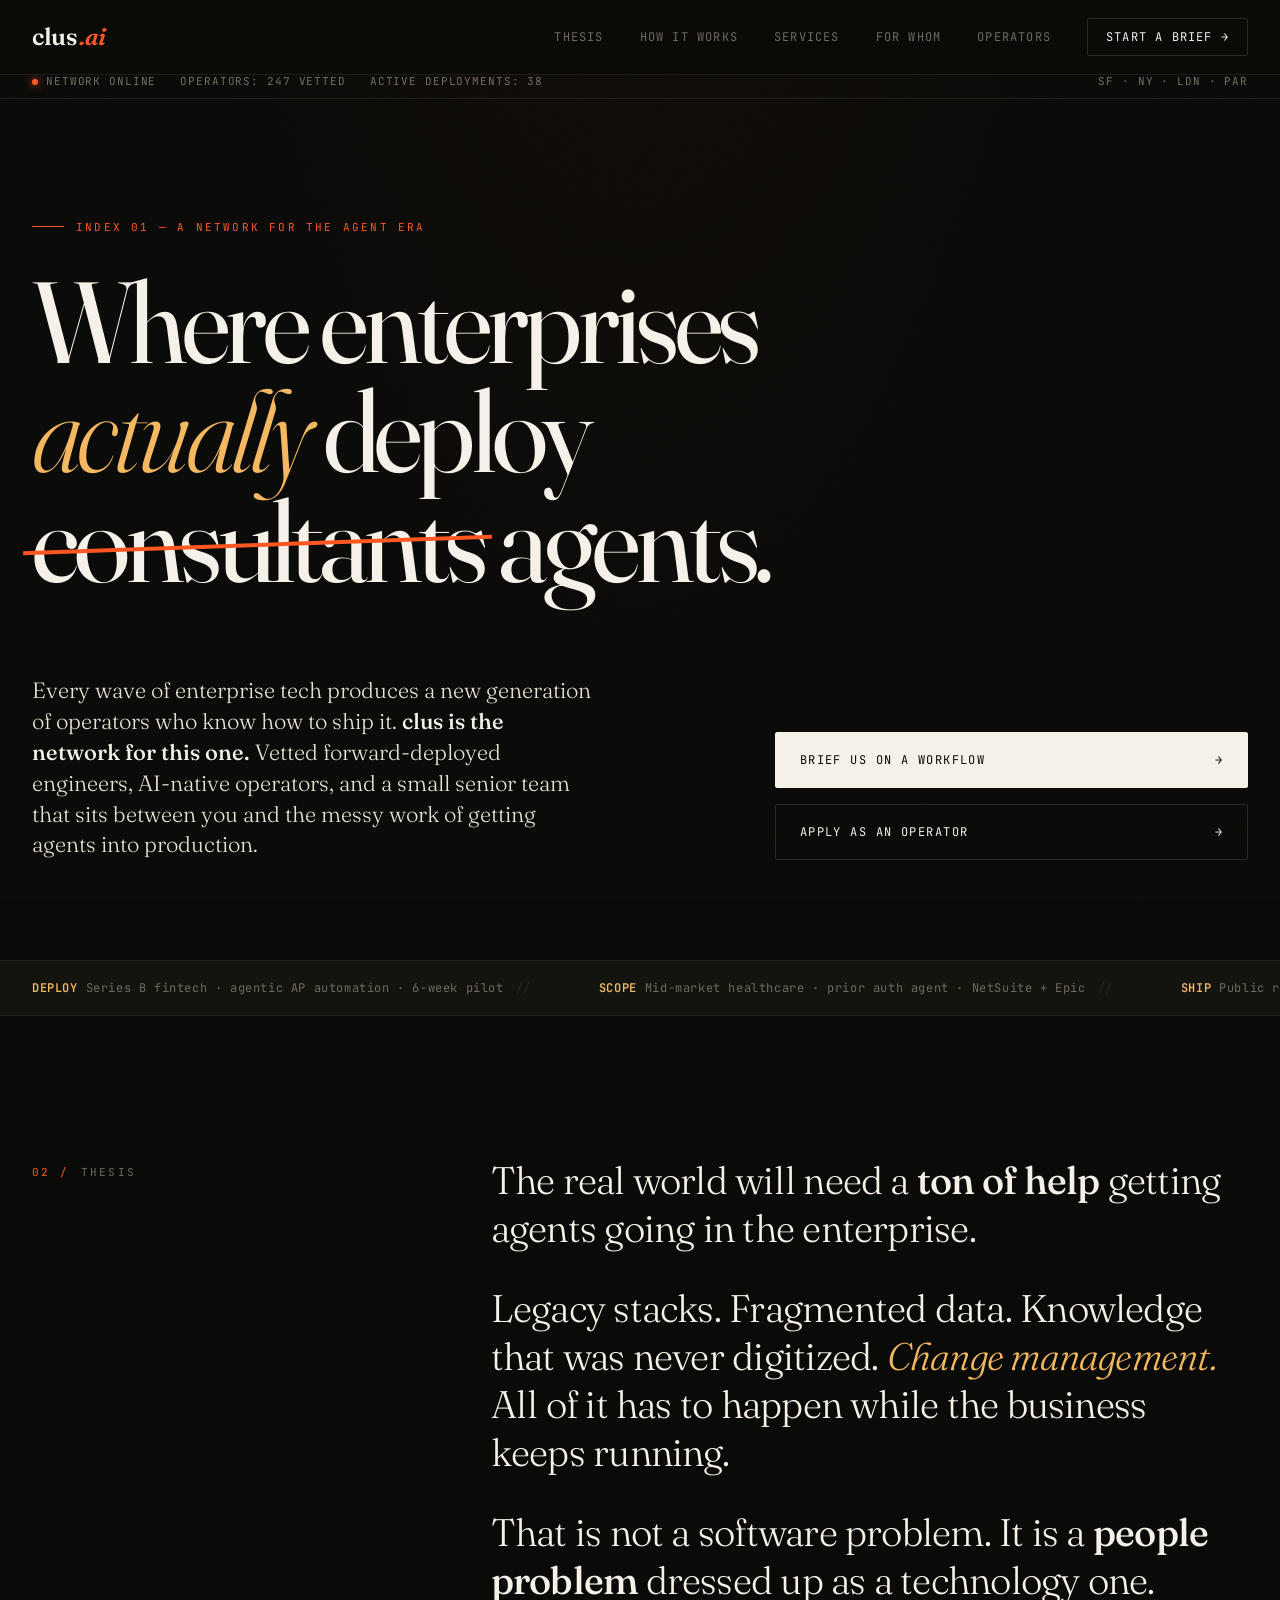
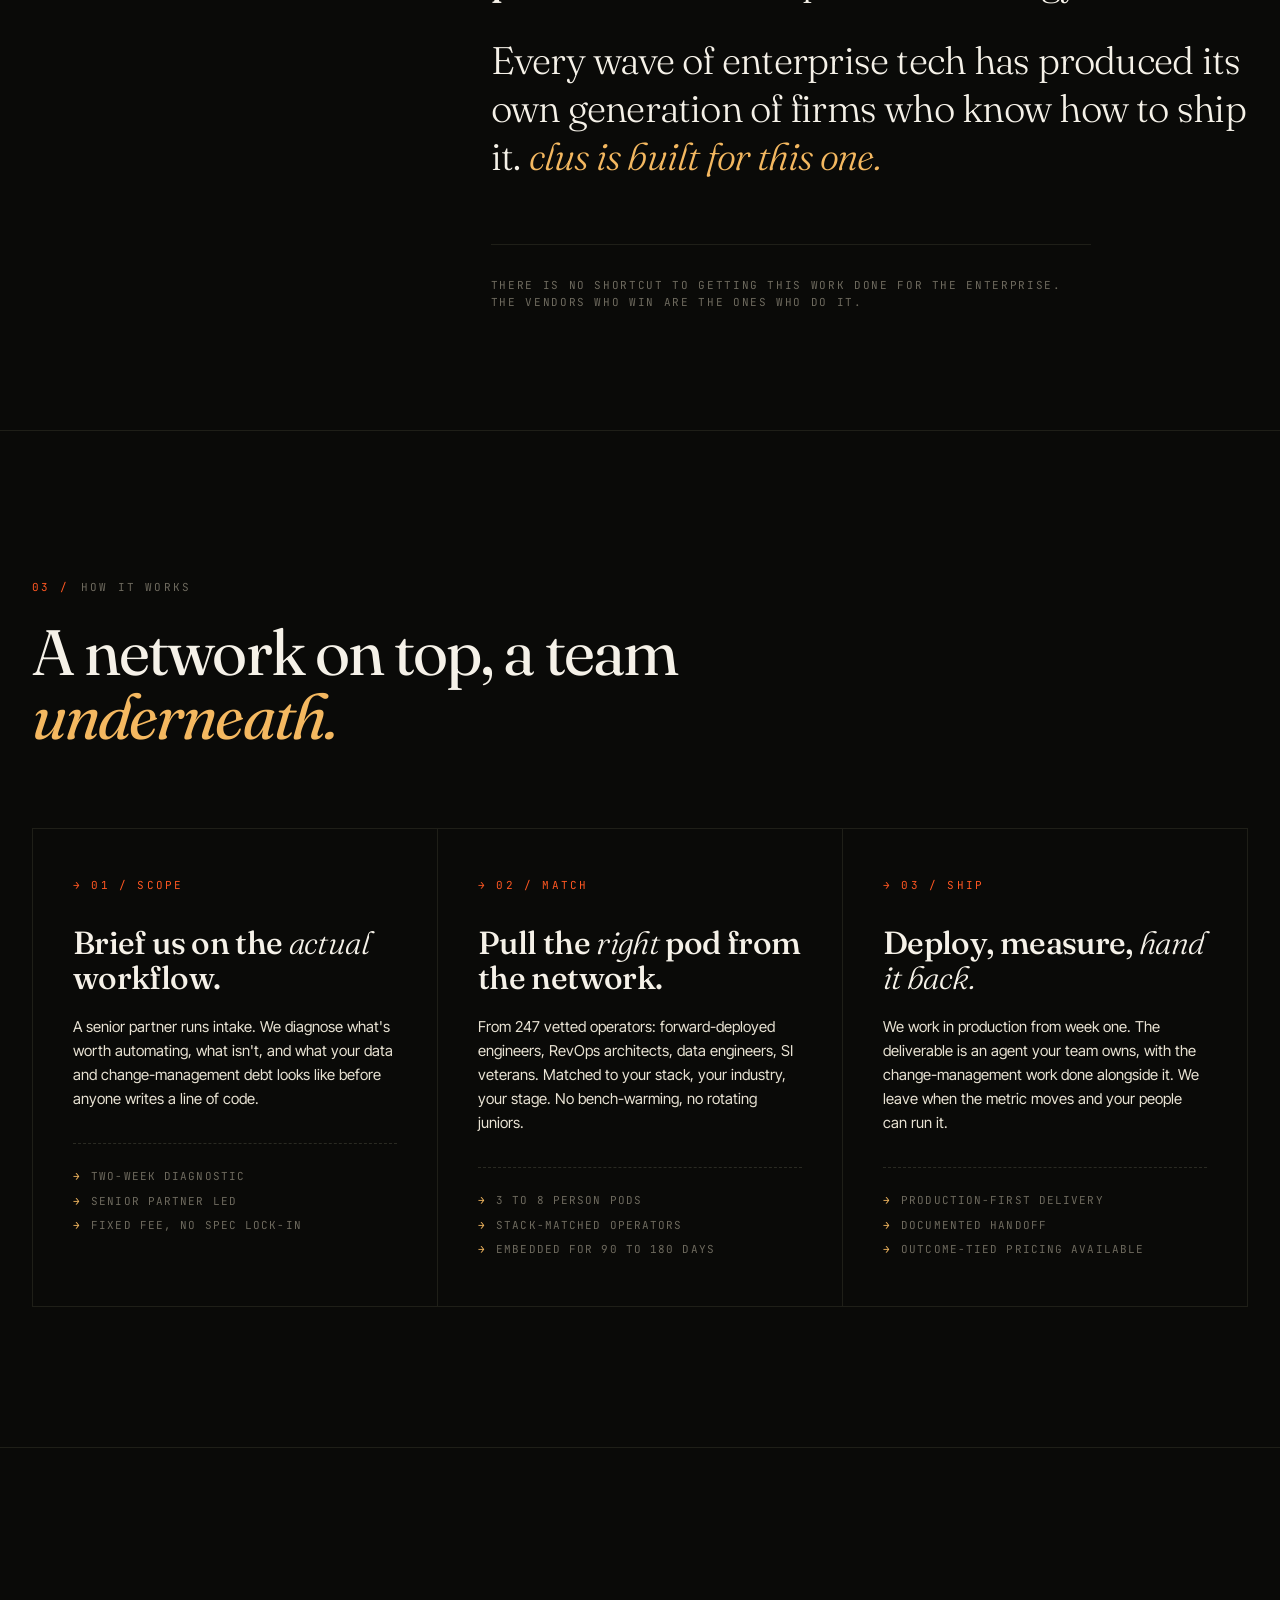
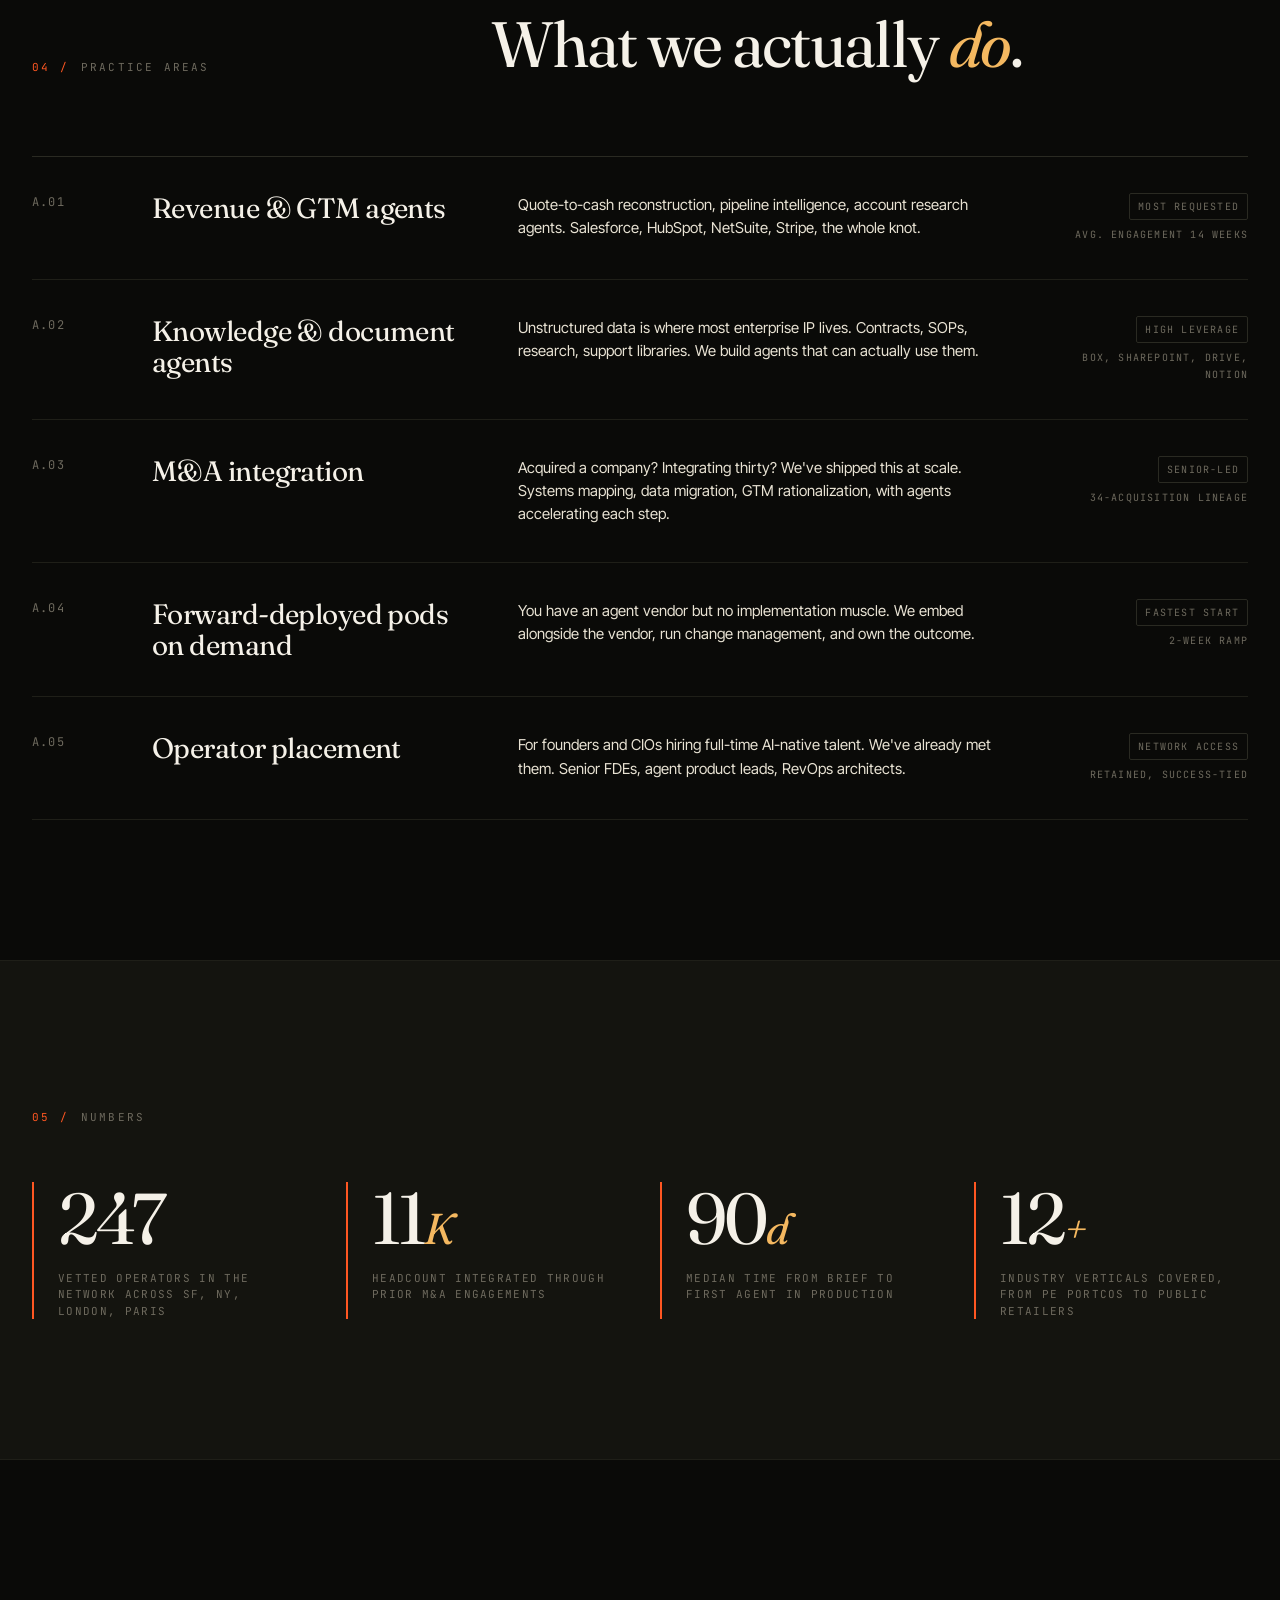
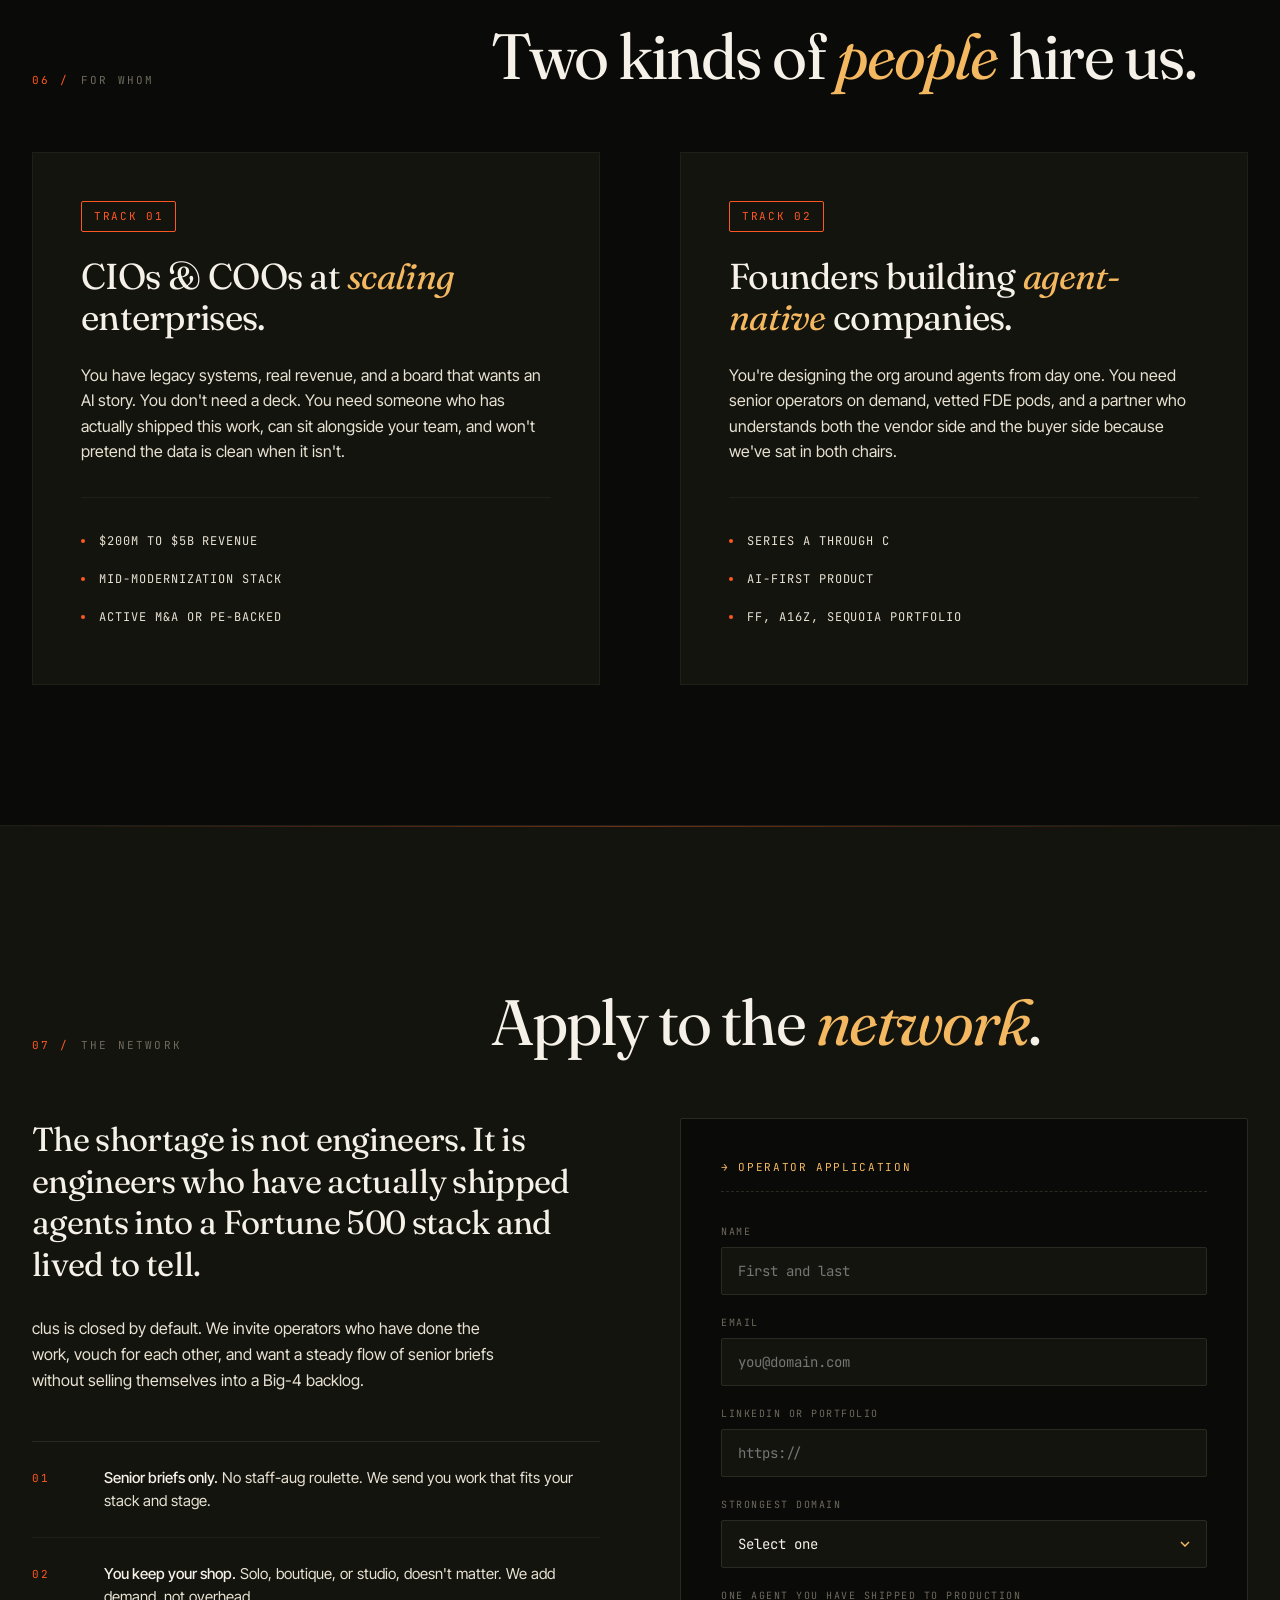
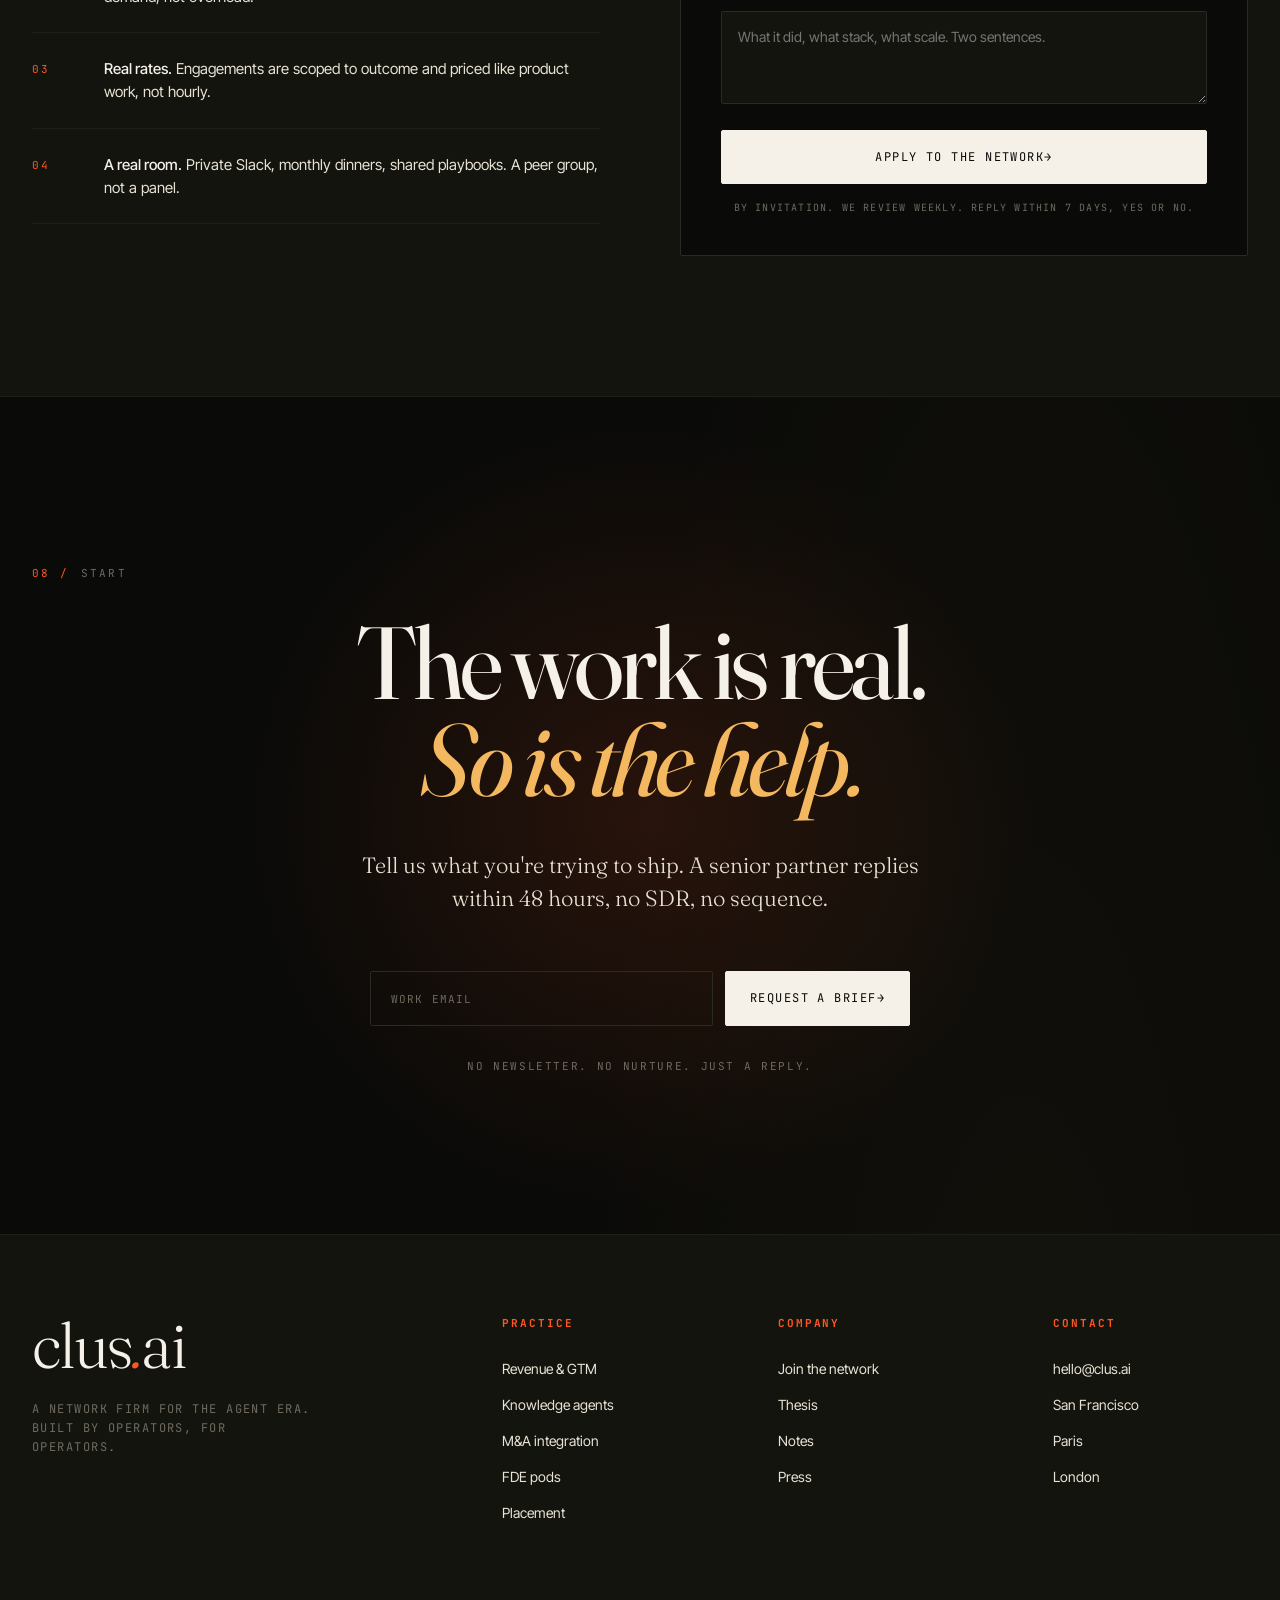
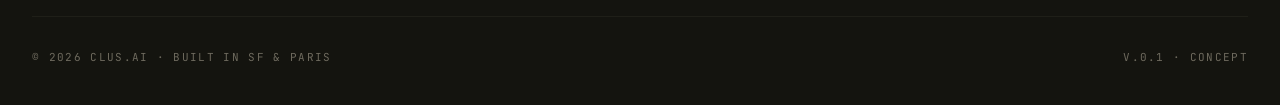
==== index.html @ 58968811 "Rename clus-ai.html to index.html" ====
<!DOCTYPE html>
<html lang="en">
<head>
<meta charset="UTF-8" />
<meta name="viewport" content="width=device-width, initial-scale=1.0" />
<title>clus.ai — Where enterprises deploy agents that actually work</title>
<meta name="description" content="A network of vetted forward-deployed engineers and AI-native operators, paired with the strategic layer enterprises need to ship agents into production." />

<link rel="preconnect" href="https://fonts.googleapis.com">
<link rel="preconnect" href="https://fonts.gstatic.com" crossorigin>
<link href="https://fonts.googleapis.com/css2?family=Fraunces:ital,opsz,wght@0,9..144,300;0,9..144,400;0,9..144,500;0,9..144,600;0,9..144,700;0,9..144,900;1,9..144,400&family=JetBrains+Mono:wght@400;500;600&family=Inter+Tight:wght@400;500;600&display=swap" rel="stylesheet">

<style>
  :root {
    --ink: #0a0a08;
    --ink-2: #14140f;
    --ink-3: #1c1c16;
    --paper: #f5f1e8;
    --paper-dim: #e8e2d3;
    --rule: #2a2a22;
    --rule-soft: #1f1f18;
    --accent: #ff5722;
    --accent-warm: #f4b860;
    --muted: #6e6a5e;
    --muted-2: #4a4640;
  }

  * { margin: 0; padding: 0; box-sizing: border-box; }

  html { scroll-behavior: smooth; }

  body {
    background: var(--ink);
    color: var(--paper);
    font-family: 'Inter Tight', sans-serif;
    font-size: 16px;
    line-height: 1.5;
    overflow-x: hidden;
    -webkit-font-smoothing: antialiased;
    background-image:
      radial-gradient(ellipse 80% 50% at 50% -20%, rgba(255, 87, 34, 0.08), transparent 60%),
      radial-gradient(ellipse 60% 40% at 80% 100%, rgba(244, 184, 96, 0.04), transparent 60%);
  }

  /* Grain overlay */
  body::before {
    content: '';
    position: fixed;
    top: 0; left: 0; right: 0; bottom: 0;
    pointer-events: none;
    z-index: 1;
    opacity: 0.4;
    mix-blend-mode: overlay;
    background-image: url("data:image/svg+xml,%3Csvg viewBox='0 0 200 200' xmlns='http://www.w3.org/2000/svg'%3E%3Cfilter id='n'%3E%3CfeTurbulence type='fractalNoise' baseFrequency='0.9' numOctaves='3'/%3E%3C/filter%3E%3Crect width='100%25' height='100%25' filter='url(%23n)' opacity='0.5'/%3E%3C/svg%3E");
  }

  .container {
    max-width: 1320px;
    margin: 0 auto;
    padding: 0 32px;
    position: relative;
    z-index: 2;
  }

  /* ============ NAV ============ */
  nav {
    position: fixed;
    top: 0; left: 0; right: 0;
    z-index: 100;
    backdrop-filter: blur(20px) saturate(160%);
    background: rgba(10, 10, 8, 0.7);
    border-bottom: 1px solid var(--rule-soft);
  }

  .nav-inner {
    display: flex;
    justify-content: space-between;
    align-items: center;
    padding: 18px 32px;
    max-width: 1320px;
    margin: 0 auto;
  }

  .logo {
    font-family: 'Fraunces', serif;
    font-size: 24px;
    font-weight: 600;
    letter-spacing: -0.02em;
    color: var(--paper);
    text-decoration: none;
    display: flex;
    align-items: center;
    gap: 2px;
  }

  .logo-dot {
    color: var(--accent);
    font-style: italic;
  }

  .nav-links {
    display: flex;
    gap: 36px;
    align-items: center;
    font-family: 'JetBrains Mono', monospace;
    font-size: 12px;
    text-transform: uppercase;
    letter-spacing: 0.1em;
  }

  .nav-links a {
    color: var(--muted);
    text-decoration: none;
    transition: color 0.2s;
  }

  .nav-links a:hover { color: var(--paper); }

  .nav-cta {
    padding: 9px 18px;
    border: 1px solid var(--rule);
    border-radius: 2px;
    color: var(--paper) !important;
    transition: all 0.2s;
  }

  .nav-cta:hover {
    background: var(--paper);
    color: var(--ink) !important;
    border-color: var(--paper);
  }

  /* ============ STATUS BAR ============ */
  .status-bar {
    border-bottom: 1px solid var(--rule-soft);
    padding: 8px 0;
    font-family: 'JetBrains Mono', monospace;
    font-size: 11px;
    color: var(--muted);
    margin-top: 65px;
    overflow: hidden;
  }

  .status-inner {
    display: flex;
    justify-content: space-between;
    align-items: center;
    padding: 0 32px;
    max-width: 1320px;
    margin: 0 auto;
    letter-spacing: 0.08em;
    text-transform: uppercase;
  }

  .status-left { display: flex; gap: 24px; align-items: center; }

  .pulse {
    display: inline-block;
    width: 6px; height: 6px;
    background: var(--accent);
    border-radius: 50%;
    margin-right: 8px;
    animation: pulse 2s infinite;
    box-shadow: 0 0 8px var(--accent);
  }

  @keyframes pulse {
    0%, 100% { opacity: 1; }
    50% { opacity: 0.3; }
  }

  /* ============ HERO ============ */
  .hero {
    padding: 120px 0 100px;
    position: relative;
  }

  .eyebrow {
    font-family: 'JetBrains Mono', monospace;
    font-size: 11px;
    text-transform: uppercase;
    letter-spacing: 0.2em;
    color: var(--accent);
    margin-bottom: 32px;
    display: flex;
    align-items: center;
    gap: 12px;
  }

  .eyebrow::before {
    content: '';
    width: 32px;
    height: 1px;
    background: var(--accent);
  }

  h1.hero-title {
    font-family: 'Fraunces', serif;
    font-size: clamp(56px, 9vw, 128px);
    font-weight: 400;
    line-height: 0.95;
    letter-spacing: -0.04em;
    margin-bottom: 48px;
    max-width: 1100px;
  }

  h1.hero-title em {
    font-style: italic;
    font-weight: 300;
    color: var(--accent-warm);
  }

  h1.hero-title .strike {
    position: relative;
    display: inline-block;
  }

  h1.hero-title .strike::after {
    content: '';
    position: absolute;
    top: 52%;
    left: -2%;
    right: -2%;
    height: 4px;
    background: var(--accent);
    transform: rotate(-2deg);
  }

  .hero-grid {
    display: grid;
    grid-template-columns: 1.4fr 1fr;
    gap: 80px;
    align-items: end;
    margin-top: 80px;
  }

  .hero-deck {
    font-family: 'Fraunces', serif;
    font-size: 22px;
    line-height: 1.4;
    color: var(--paper-dim);
    font-weight: 300;
    max-width: 560px;
  }

  .hero-deck strong {
    color: var(--paper);
    font-weight: 500;
  }

  .hero-actions {
    display: flex;
    flex-direction: column;
    gap: 16px;
  }

  .btn {
    display: inline-flex;
    align-items: center;
    justify-content: space-between;
    padding: 18px 24px;
    border-radius: 2px;
    font-family: 'JetBrains Mono', monospace;
    font-size: 12px;
    text-transform: uppercase;
    letter-spacing: 0.12em;
    text-decoration: none;
    transition: all 0.25s cubic-bezier(0.4, 0, 0.2, 1);
    cursor: pointer;
    border: none;
  }

  .btn-primary {
    background: var(--paper);
    color: var(--ink);
    border: 1px solid var(--paper);
  }

  .btn-primary:hover {
    background: var(--accent);
    border-color: var(--accent);
    color: var(--paper);
  }

  .btn-secondary {
    background: transparent;
    color: var(--paper);
    border: 1px solid var(--rule);
  }

  .btn-secondary:hover {
    border-color: var(--paper);
  }

  .btn .arrow { transition: transform 0.25s; }
  .btn:hover .arrow { transform: translateX(4px); }

  /* ============ MARQUEE / TICKER ============ */
  .ticker {
    border-top: 1px solid var(--rule-soft);
    border-bottom: 1px solid var(--rule-soft);
    padding: 18px 0;
    overflow: hidden;
    position: relative;
    background: var(--ink-2);
  }

  .ticker-inner {
    display: flex;
    animation: scroll 60s linear infinite;
    white-space: nowrap;
    font-family: 'JetBrains Mono', monospace;
    font-size: 12px;
    color: var(--muted);
    letter-spacing: 0.05em;
  }

  .ticker-item {
    padding: 0 32px;
    display: flex;
    align-items: center;
    gap: 8px;
  }

  .ticker-item .tag {
    color: var(--accent-warm);
    font-weight: 600;
  }

  .ticker-item .sep {
    color: var(--rule);
    margin: 0 4px;
  }

  @keyframes scroll {
    from { transform: translateX(0); }
    to { transform: translateX(-50%); }
  }

  /* ============ MANIFESTO ============ */
  .manifesto {
    padding: 140px 0 120px;
    border-bottom: 1px solid var(--rule-soft);
  }

  .manifesto-grid {
    display: grid;
    grid-template-columns: 1fr 2fr;
    gap: 80px;
  }

  .section-label {
    font-family: 'JetBrains Mono', monospace;
    font-size: 11px;
    text-transform: uppercase;
    letter-spacing: 0.2em;
    color: var(--muted);
    padding-top: 8px;
  }

  .section-label .num {
    color: var(--accent);
    margin-right: 12px;
  }

  .manifesto-text {
    font-family: 'Fraunces', serif;
    font-size: clamp(28px, 3vw, 42px);
    line-height: 1.25;
    font-weight: 300;
    letter-spacing: -0.02em;
  }

  .manifesto-text strong {
    font-weight: 500;
    color: var(--paper);
  }

  .manifesto-text em {
    font-style: italic;
    color: var(--accent-warm);
  }

  .manifesto-text p + p {
    margin-top: 32px;
  }

  .manifesto-attribution {
    font-family: 'JetBrains Mono', monospace;
    font-size: 11px;
    color: var(--muted);
    margin-top: 64px;
    text-transform: uppercase;
    letter-spacing: 0.15em;
    padding-top: 32px;
    border-top: 1px solid var(--rule-soft);
    max-width: 600px;
  }

  /* ============ HOW IT WORKS ============ */
  .how {
    padding: 140px 0;
    border-bottom: 1px solid var(--rule-soft);
  }

  .how-header {
    margin-bottom: 80px;
    max-width: 720px;
  }

  .how-header h2 {
    font-family: 'Fraunces', serif;
    font-size: clamp(40px, 5vw, 64px);
    font-weight: 400;
    line-height: 1;
    letter-spacing: -0.03em;
    margin-top: 24px;
  }

  .how-header h2 em {
    font-style: italic;
    color: var(--accent-warm);
  }

  .how-grid {
    display: grid;
    grid-template-columns: repeat(3, 1fr);
    gap: 1px;
    background: var(--rule-soft);
    border: 1px solid var(--rule-soft);
  }

  .how-card {
    background: var(--ink);
    padding: 48px 40px;
    position: relative;
    transition: background 0.3s;
  }

  .how-card:hover {
    background: var(--ink-2);
  }

  .how-num {
    font-family: 'JetBrains Mono', monospace;
    font-size: 11px;
    color: var(--accent);
    letter-spacing: 0.2em;
    margin-bottom: 32px;
    display: block;
  }

  .how-title {
    font-family: 'Fraunces', serif;
    font-size: 32px;
    font-weight: 500;
    line-height: 1.1;
    letter-spacing: -0.02em;
    margin-bottom: 20px;
  }

  .how-title em {
    font-style: italic;
    font-weight: 300;
  }

  .how-body {
    color: var(--paper-dim);
    font-size: 15px;
    line-height: 1.6;
  }

  .how-detail {
    margin-top: 32px;
    padding-top: 24px;
    border-top: 1px dashed var(--rule);
    font-family: 'JetBrains Mono', monospace;
    font-size: 11px;
    text-transform: uppercase;
    letter-spacing: 0.1em;
    color: var(--muted);
    display: flex;
    flex-direction: column;
    gap: 8px;
  }

  .how-detail span::before {
    content: '→';
    color: var(--accent-warm);
    margin-right: 10px;
  }

  /* ============ SERVICES ============ */
  .services {
    padding: 140px 0;
    border-bottom: 1px solid var(--rule-soft);
  }

  .services-header {
    display: grid;
    grid-template-columns: 1fr 2fr;
    gap: 80px;
    margin-bottom: 80px;
    align-items: end;
  }

  .services-header h2 {
    font-family: 'Fraunces', serif;
    font-size: clamp(40px, 5vw, 64px);
    font-weight: 400;
    line-height: 1;
    letter-spacing: -0.03em;
    margin-top: 24px;
  }

  .services-header h2 em {
    font-style: italic;
    color: var(--accent-warm);
  }

  .services-list {
    border-top: 1px solid var(--rule);
  }

  .service-row {
    display: grid;
    grid-template-columns: 80px 1fr 1.5fr 200px;
    gap: 40px;
    padding: 36px 0;
    border-bottom: 1px solid var(--rule-soft);
    align-items: start;
    transition: padding 0.3s;
    cursor: pointer;
  }

  .service-row:hover {
    padding-left: 16px;
  }

  .service-row:hover .service-name {
    color: var(--accent-warm);
  }

  .service-num {
    font-family: 'JetBrains Mono', monospace;
    font-size: 12px;
    color: var(--muted);
    letter-spacing: 0.1em;
  }

  .service-name {
    font-family: 'Fraunces', serif;
    font-size: 28px;
    font-weight: 400;
    line-height: 1.1;
    letter-spacing: -0.02em;
    transition: color 0.3s;
  }

  .service-desc {
    font-size: 15px;
    color: var(--paper-dim);
    line-height: 1.55;
  }

  .service-meta {
    font-family: 'JetBrains Mono', monospace;
    font-size: 10px;
    text-transform: uppercase;
    letter-spacing: 0.12em;
    color: var(--muted);
    text-align: right;
    line-height: 1.7;
  }

  .service-meta .pill {
    display: inline-block;
    padding: 4px 8px;
    border: 1px solid var(--rule);
    border-radius: 2px;
    margin-bottom: 6px;
  }

  /* ============ PROOF ============ */
  .proof {
    padding: 140px 0;
    background: var(--ink-2);
    border-bottom: 1px solid var(--rule-soft);
  }

  .proof-grid {
    display: grid;
    grid-template-columns: repeat(4, 1fr);
    gap: 40px;
  }

  .stat {
    border-left: 2px solid var(--accent);
    padding-left: 24px;
  }

  .stat-num {
    font-family: 'Fraunces', serif;
    font-size: 72px;
    font-weight: 400;
    letter-spacing: -0.04em;
    line-height: 1;
    color: var(--paper);
  }

  .stat-num em {
    font-style: italic;
    color: var(--accent-warm);
    font-size: 0.6em;
  }

  .stat-label {
    font-family: 'JetBrains Mono', monospace;
    font-size: 11px;
    text-transform: uppercase;
    letter-spacing: 0.12em;
    color: var(--muted);
    margin-top: 16px;
    line-height: 1.5;
  }

  /* ============ WHO ============ */
  .who {
    padding: 140px 0;
    border-bottom: 1px solid var(--rule-soft);
  }

  .who-grid {
    display: grid;
    grid-template-columns: 1fr 1fr;
    gap: 80px;
  }

  .who-block {
    border: 1px solid var(--rule-soft);
    padding: 48px;
    background: var(--ink-2);
    transition: all 0.3s;
  }

  .who-block:hover {
    border-color: var(--accent);
    transform: translateY(-2px);
  }

  .who-tag {
    font-family: 'JetBrains Mono', monospace;
    font-size: 11px;
    text-transform: uppercase;
    letter-spacing: 0.15em;
    color: var(--accent);
    margin-bottom: 24px;
    display: inline-block;
    padding: 6px 12px;
    border: 1px solid var(--accent);
    border-radius: 2px;
  }

  .who-title {
    font-family: 'Fraunces', serif;
    font-size: 36px;
    font-weight: 400;
    line-height: 1.15;
    letter-spacing: -0.02em;
    margin-bottom: 24px;
  }

  .who-title em {
    font-style: italic;
    color: var(--accent-warm);
  }

  .who-body {
    color: var(--paper-dim);
    font-size: 16px;
    line-height: 1.6;
    margin-bottom: 32px;
  }

  .who-list {
    list-style: none;
    padding-top: 24px;
    border-top: 1px solid var(--rule-soft);
  }

  .who-list li {
    padding: 10px 0;
    font-size: 14px;
    color: var(--paper-dim);
    display: flex;
    align-items: center;
    gap: 14px;
    font-family: 'JetBrains Mono', monospace;
    font-size: 12px;
    text-transform: uppercase;
    letter-spacing: 0.08em;
  }

  .who-list li::before {
    content: '';
    width: 4px;
    height: 4px;
    background: var(--accent);
    border-radius: 50%;
    flex-shrink: 0;
  }

  /* ============ CTA ============ */
  .cta {
    padding: 160px 0;
    text-align: center;
    position: relative;
    overflow: hidden;
  }

  .cta::before {
    content: '';
    position: absolute;
    top: 50%;
    left: 50%;
    transform: translate(-50%, -50%);
    width: 800px;
    height: 800px;
    background: radial-gradient(circle, rgba(255, 87, 34, 0.12), transparent 70%);
    z-index: -1;
  }

  .cta h2 {
    font-family: 'Fraunces', serif;
    font-size: clamp(56px, 8vw, 112px);
    font-weight: 400;
    line-height: 0.95;
    letter-spacing: -0.04em;
    margin-bottom: 40px;
    max-width: 1100px;
    margin-left: auto;
    margin-right: auto;
  }

  .cta h2 em {
    font-style: italic;
    color: var(--accent-warm);
  }

  .cta-deck {
    font-family: 'Fraunces', serif;
    font-size: 22px;
    color: var(--paper-dim);
    font-weight: 300;
    max-width: 600px;
    margin: 0 auto 56px;
    line-height: 1.5;
  }

  .form-row {
    max-width: 540px;
    margin: 0 auto;
    display: flex;
    gap: 12px;
  }

  .form-row input {
    flex: 1;
    background: transparent;
    border: 1px solid var(--rule);
    color: var(--paper);
    padding: 18px 20px;
    font-family: 'JetBrains Mono', monospace;
    font-size: 13px;
    border-radius: 2px;
    outline: none;
    transition: border-color 0.2s;
  }

  .form-row input:focus {
    border-color: var(--accent);
  }

  .form-row input::placeholder {
    color: var(--muted);
    text-transform: uppercase;
    letter-spacing: 0.1em;
    font-size: 11px;
  }

  .cta-fine {
    margin-top: 32px;
    font-family: 'JetBrains Mono', monospace;
    font-size: 11px;
    color: var(--muted);
    text-transform: uppercase;
    letter-spacing: 0.15em;
  }

  /* ============ FOOTER ============ */
  footer {
    padding: 80px 0 40px;
    border-top: 1px solid var(--rule-soft);
    background: var(--ink-2);
  }

  .footer-grid {
    display: grid;
    grid-template-columns: 2fr 1fr 1fr 1fr;
    gap: 80px;
    margin-bottom: 80px;
  }

  .footer-mark {
    font-family: 'Fraunces', serif;
    font-size: 64px;
    font-weight: 300;
    letter-spacing: -0.03em;
    line-height: 0.95;
    margin-bottom: 24px;
  }

  .footer-mark em {
    font-style: italic;
    color: var(--accent);
  }

  .footer-tag {
    color: var(--muted);
    font-family: 'JetBrains Mono', monospace;
    font-size: 12px;
    text-transform: uppercase;
    letter-spacing: 0.12em;
    max-width: 280px;
    line-height: 1.6;
  }

  .footer-col h4 {
    font-family: 'JetBrains Mono', monospace;
    font-size: 11px;
    text-transform: uppercase;
    letter-spacing: 0.18em;
    color: var(--accent);
    margin-bottom: 24px;
  }

  .footer-col ul {
    list-style: none;
  }

  .footer-col li {
    margin-bottom: 12px;
  }

  .footer-col a {
    color: var(--paper-dim);
    text-decoration: none;
    font-size: 14px;
    transition: color 0.2s;
  }

  .footer-col a:hover { color: var(--accent-warm); }

  .footer-base {
    border-top: 1px solid var(--rule-soft);
    padding-top: 32px;
    display: flex;
    justify-content: space-between;
    font-family: 'JetBrains Mono', monospace;
    font-size: 11px;
    color: var(--muted);
    text-transform: uppercase;
    letter-spacing: 0.12em;
  }

  /* ============ ANIMATIONS ============ */
  .reveal {
    opacity: 0;
    transform: translateY(30px);
    animation: reveal 1s cubic-bezier(0.2, 0.7, 0.2, 1) forwards;
  }

  @keyframes reveal {
    to { opacity: 1; transform: translateY(0); }
  }

  .delay-1 { animation-delay: 0.1s; }
  .delay-2 { animation-delay: 0.25s; }
  .delay-3 { animation-delay: 0.4s; }
  .delay-4 { animation-delay: 0.55s; }

  /* ============ OPERATORS ============ */
  .operators {
    padding: 140px 0;
    border-bottom: 1px solid var(--rule-soft);
    background: var(--ink-2);
    position: relative;
  }

  .operators::before {
    content: '';
    position: absolute;
    top: 0; left: 0; right: 0;
    height: 1px;
    background: linear-gradient(90deg, transparent, var(--accent), transparent);
    opacity: 0.4;
  }

  .operators-grid {
    display: grid;
    grid-template-columns: 1fr 1fr;
    gap: 80px;
    align-items: start;
  }

  .operators-lede {
    font-family: 'Fraunces', serif;
    font-size: clamp(28px, 2.6vw, 36px);
    font-weight: 400;
    line-height: 1.25;
    letter-spacing: -0.02em;
    margin-bottom: 32px;
    color: var(--paper);
  }

  .operators-body {
    color: var(--paper-dim);
    font-size: 16px;
    line-height: 1.6;
    margin-bottom: 48px;
    max-width: 480px;
  }

  .operators-perks {
    list-style: none;
    border-top: 1px solid var(--rule);
  }

  .operators-perks li {
    padding: 24px 0;
    border-bottom: 1px solid var(--rule-soft);
    display: grid;
    grid-template-columns: 56px 1fr;
    gap: 16px;
    align-items: start;
    font-size: 15px;
    line-height: 1.55;
    color: var(--paper-dim);
  }

  .operators-perks li strong {
    color: var(--paper);
    font-weight: 500;
  }

  .perk-num {
    font-family: 'JetBrains Mono', monospace;
    font-size: 11px;
    color: var(--accent);
    letter-spacing: 0.15em;
    padding-top: 4px;
  }

  /* Form */
  .operators-form-wrap {
    position: sticky;
    top: 100px;
  }

  .operators-form {
    background: var(--ink);
    border: 1px solid var(--rule);
    padding: 40px;
    border-radius: 2px;
  }

  .form-tag {
    font-family: 'JetBrains Mono', monospace;
    font-size: 11px;
    color: var(--accent-warm);
    letter-spacing: 0.15em;
    text-transform: uppercase;
    margin-bottom: 32px;
    padding-bottom: 16px;
    border-bottom: 1px dashed var(--rule);
  }

  .operators-form label {
    display: block;
    margin-bottom: 20px;
  }

  .operators-form label span {
    display: block;
    font-family: 'JetBrains Mono', monospace;
    font-size: 10px;
    text-transform: uppercase;
    letter-spacing: 0.15em;
    color: var(--muted);
    margin-bottom: 8px;
  }

  .operators-form input,
  .operators-form select,
  .operators-form textarea {
    width: 100%;
    background: var(--ink-2);
    border: 1px solid var(--rule);
    color: var(--paper);
    padding: 14px 16px;
    font-family: 'Inter Tight', sans-serif;
    font-size: 14px;
    border-radius: 2px;
    outline: none;
    transition: border-color 0.2s;
    font-family: 'JetBrains Mono', monospace;
  }

  .operators-form input:focus,
  .operators-form select:focus,
  .operators-form textarea:focus {
    border-color: var(--accent);
  }

  .operators-form textarea {
    resize: vertical;
    min-height: 80px;
    font-family: 'Inter Tight', sans-serif;
    line-height: 1.5;
  }

  .operators-form select {
    appearance: none;
    cursor: pointer;
    background-image: url("data:image/svg+xml,%3Csvg width='10' height='6' viewBox='0 0 10 6' xmlns='http://www.w3.org/2000/svg'%3E%3Cpath d='M1 1l4 4 4-4' stroke='%23f4b860' stroke-width='1.5' fill='none'/%3E%3C/svg%3E");
    background-repeat: no-repeat;
    background-position: right 16px center;
    padding-right: 40px;
  }

  .form-fine {
    margin-top: 16px;
    font-family: 'JetBrains Mono', monospace;
    font-size: 10px;
    color: var(--muted);
    text-transform: uppercase;
    letter-spacing: 0.12em;
    text-align: center;
  }

  .form-success {
    text-align: center;
    padding: 40px 16px;
  }

  .success-mark {
    width: 56px;
    height: 56px;
    border: 1px solid var(--accent);
    color: var(--accent);
    border-radius: 50%;
    display: flex;
    align-items: center;
    justify-content: center;
    font-size: 24px;
    margin: 0 auto 24px;
  }

  .form-success h4 {
    font-family: 'Fraunces', serif;
    font-size: 24px;
    font-weight: 500;
    margin-bottom: 12px;
    letter-spacing: -0.02em;
  }

  .form-success p {
    color: var(--paper-dim);
    font-size: 14px;
    line-height: 1.6;
    max-width: 320px;
    margin: 0 auto;
  }

  /* ============ RESPONSIVE ============ */
  @media (max-width: 900px) {
    .container { padding: 0 20px; }
    .nav-inner { padding: 14px 20px; }
    .nav-links { gap: 18px; font-size: 11px; }
    .nav-links a:not(.nav-cta) { display: none; }
    .status-inner { padding: 0 20px; font-size: 10px; }
    .status-left .status-item:nth-child(n+2) { display: none; }

    .hero { padding: 60px 0 60px; }
    .hero-grid { grid-template-columns: 1fr; gap: 40px; }

    .manifesto, .how, .services, .proof, .who, .cta { padding: 80px 0; }
    .manifesto-grid, .services-header, .who-grid { grid-template-columns: 1fr; gap: 32px; }

    .how-grid, .proof-grid { grid-template-columns: 1fr; }
    .how-card { padding: 32px 24px; }

    .service-row {
      grid-template-columns: 1fr;
      gap: 12px;
      padding: 28px 0;
    }
    .service-meta { text-align: left; }

    .footer-grid { grid-template-columns: 1fr; gap: 40px; }
    .footer-base { flex-direction: column; gap: 12px; }

    .form-row { flex-direction: column; }

    .who-block { padding: 32px 24px; }

    .operators { padding: 80px 0; }
    .operators-grid { grid-template-columns: 1fr; gap: 48px; }
    .operators-form-wrap { position: static; }
    .operators-form { padding: 28px 20px; }
    .operators-perks li { grid-template-columns: 1fr; gap: 8px; }
  }
</style>
</head>
<body>

<nav>
  <div class="nav-inner">
    <a href="#" class="logo">clus<span class="logo-dot">.ai</span></a>
    <div class="nav-links">
      <a href="#manifesto">Thesis</a>
      <a href="#how">How it works</a>
      <a href="#services">Services</a>
      <a href="#who">For whom</a>
      <a href="#operators">Operators</a>
      <a href="#contact" class="nav-cta">Start a brief →</a>
    </div>
  </div>
</nav>

<div class="status-bar">
  <div class="status-inner">
    <div class="status-left">
      <span class="status-item"><span class="pulse"></span>Network online</span>
      <span class="status-item">Operators: 247 vetted</span>
      <span class="status-item">Active deployments: 38</span>
    </div>
    <div class="status-right">
      <span>SF · NY · LDN · PAR</span>
    </div>
  </div>
</div>

<!-- HERO -->
<section class="hero">
  <div class="container">
    <div class="eyebrow reveal">Index 01 — A network for the agent era</div>
    <h1 class="hero-title reveal delay-1">
      Where enterprises<br>
      <em>actually</em> deploy<br>
      <span class="strike">consultants</span> agents.
    </h1>

    <div class="hero-grid">
      <p class="hero-deck reveal delay-2">
        Every wave of enterprise tech produces a new generation of operators who know how to ship it. <strong>clus is the network for this one.</strong> Vetted forward-deployed engineers, AI-native operators, and a small senior team that sits between you and the messy work of getting agents into production.
      </p>
      <div class="hero-actions reveal delay-3">
        <a href="#contact" class="btn btn-primary">
          <span>Brief us on a workflow</span>
          <span class="arrow">→</span>
        </a>
        <a href="#operators" class="btn btn-secondary">
          <span>Apply as an operator</span>
          <span class="arrow">→</span>
        </a>
      </div>
    </div>
  </div>
</section>

<!-- TICKER -->
<div class="ticker">
  <div class="ticker-inner">
    <div class="ticker-item"><span class="tag">DEPLOY</span> Series B fintech · agentic AP automation · 6-week pilot <span class="sep">//</span></div>
    <div class="ticker-item"><span class="tag">SCOPE</span> Mid-market healthcare · prior auth agent · NetSuite + Epic <span class="sep">//</span></div>
    <div class="ticker-item"><span class="tag">SHIP</span> Public retailer · merchandising co-pilot · 18 stores live <span class="sep">//</span></div>
    <div class="ticker-item"><span class="tag">MATCH</span> 4-person FDE pod · revenue ops at Series C SaaS <span class="sep">//</span></div>
    <div class="ticker-item"><span class="tag">DEPLOY</span> PE portco · contract review agent · Ironclad + Salesforce <span class="sep">//</span></div>
    <div class="ticker-item"><span class="tag">SCOPE</span> Logistics · dispatch agent · 11k carriers integrated <span class="sep">//</span></div>
    <div class="ticker-item"><span class="tag">SHIP</span> Industrial manufacturer · field service agent · 2.4× FCR <span class="sep">//</span></div>
    <!-- duplicate for seamless loop -->
    <div class="ticker-item"><span class="tag">DEPLOY</span> Series B fintech · agentic AP automation · 6-week pilot <span class="sep">//</span></div>
    <div class="ticker-item"><span class="tag">SCOPE</span> Mid-market healthcare · prior auth agent · NetSuite + Epic <span class="sep">//</span></div>
    <div class="ticker-item"><span class="tag">SHIP</span> Public retailer · merchandising co-pilot · 18 stores live <span class="sep">//</span></div>
    <div class="ticker-item"><span class="tag">MATCH</span> 4-person FDE pod · revenue ops at Series C SaaS <span class="sep">//</span></div>
    <div class="ticker-item"><span class="tag">DEPLOY</span> PE portco · contract review agent · Ironclad + Salesforce <span class="sep">//</span></div>
    <div class="ticker-item"><span class="tag">SCOPE</span> Logistics · dispatch agent · 11k carriers integrated <span class="sep">//</span></div>
    <div class="ticker-item"><span class="tag">SHIP</span> Industrial manufacturer · field service agent · 2.4× FCR <span class="sep">//</span></div>
  </div>
</div>

<!-- MANIFESTO -->
<section class="manifesto" id="manifesto">
  <div class="container">
    <div class="manifesto-grid">
      <div class="section-label"><span class="num">02 /</span>Thesis</div>
      <div>
        <div class="manifesto-text">
          <p>The real world will need a <strong>ton of help</strong> getting agents going in the enterprise.</p>
          <p>Legacy stacks. Fragmented data. Knowledge that was never digitized. <em>Change management.</em> All of it has to happen while the business keeps running.</p>
          <p>That is not a software problem. It is a <strong>people problem</strong> dressed up as a technology one.</p>
          <p>Every wave of enterprise tech has produced its own generation of firms who know how to ship it. <em>clus is built for this one.</em></p>
        </div>
        <div class="manifesto-attribution">
          There is no shortcut to getting this work done for the enterprise. The vendors who win are the ones who do it.
        </div>
      </div>
    </div>
  </div>
</section>

<!-- HOW IT WORKS -->
<section class="how" id="how">
  <div class="container">
    <div class="how-header">
      <div class="section-label"><span class="num">03 /</span>How it works</div>
      <h2>A network on top, a team <em>underneath.</em></h2>
    </div>

    <div class="how-grid">
      <div class="how-card">
        <span class="how-num">→ 01 / SCOPE</span>
        <h3 class="how-title">Brief us on the <em>actual</em> workflow.</h3>
        <p class="how-body">A senior partner runs intake. We diagnose what's worth automating, what isn't, and what your data and change-management debt looks like before anyone writes a line of code.</p>
        <div class="how-detail">
          <span>Two-week diagnostic</span>
          <span>Senior partner led</span>
          <span>Fixed fee, no spec lock-in</span>
        </div>
      </div>

      <div class="how-card">
        <span class="how-num">→ 02 / MATCH</span>
        <h3 class="how-title">Pull the <em>right</em> pod from the network.</h3>
        <p class="how-body">From 247 vetted operators: forward-deployed engineers, RevOps architects, data engineers, SI veterans. Matched to your stack, your industry, your stage. No bench-warming, no rotating juniors.</p>
        <div class="how-detail">
          <span>3 to 8 person pods</span>
          <span>Stack-matched operators</span>
          <span>Embedded for 90 to 180 days</span>
        </div>
      </div>

      <div class="how-card">
        <span class="how-num">→ 03 / SHIP</span>
        <h3 class="how-title">Deploy, measure, <em>hand it back.</em></h3>
        <p class="how-body">We work in production from week one. The deliverable is an agent your team owns, with the change-management work done alongside it. We leave when the metric moves and your people can run it.</p>
        <div class="how-detail">
          <span>Production-first delivery</span>
          <span>Documented handoff</span>
          <span>Outcome-tied pricing available</span>
        </div>
      </div>
    </div>
  </div>
</section>

<!-- SERVICES -->
<section class="services" id="services">
  <div class="container">
    <div class="services-header">
      <div class="section-label"><span class="num">04 /</span>Practice areas</div>
      <h2>What we actually <em>do</em>.</h2>
    </div>

    <div class="services-list">
      <div class="service-row">
        <div class="service-num">A.01</div>
        <div class="service-name">Revenue & GTM agents</div>
        <div class="service-desc">Quote-to-cash reconstruction, pipeline intelligence, account research agents. Salesforce, HubSpot, NetSuite, Stripe, the whole knot.</div>
        <div class="service-meta"><span class="pill">Most requested</span><br>Avg. engagement 14 weeks</div>
      </div>

      <div class="service-row">
        <div class="service-num">A.02</div>
        <div class="service-name">Knowledge & document agents</div>
        <div class="service-desc">Unstructured data is where most enterprise IP lives. Contracts, SOPs, research, support libraries. We build agents that can actually use them.</div>
        <div class="service-meta"><span class="pill">High leverage</span><br>Box, SharePoint, Drive, Notion</div>
      </div>

      <div class="service-row">
        <div class="service-num">A.03</div>
        <div class="service-name">M&A integration</div>
        <div class="service-desc">Acquired a company? Integrating thirty? We've shipped this at scale. Systems mapping, data migration, GTM rationalization, with agents accelerating each step.</div>
        <div class="service-meta"><span class="pill">Senior-led</span><br>34-acquisition lineage</div>
      </div>

      <div class="service-row">
        <div class="service-num">A.04</div>
        <div class="service-name">Forward-deployed pods on demand</div>
        <div class="service-desc">You have an agent vendor but no implementation muscle. We embed alongside the vendor, run change management, and own the outcome.</div>
        <div class="service-meta"><span class="pill">Fastest start</span><br>2-week ramp</div>
      </div>

      <div class="service-row">
        <div class="service-num">A.05</div>
        <div class="service-name">Operator placement</div>
        <div class="service-desc">For founders and CIOs hiring full-time AI-native talent. We've already met them. Senior FDEs, agent product leads, RevOps architects.</div>
        <div class="service-meta"><span class="pill">Network access</span><br>Retained, success-tied</div>
      </div>
    </div>
  </div>
</section>

<!-- PROOF -->
<section class="proof">
  <div class="container">
    <div class="section-label" style="margin-bottom: 56px;"><span class="num">05 /</span>Numbers</div>
    <div class="proof-grid">
      <div class="stat">
        <div class="stat-num">247</div>
        <div class="stat-label">Vetted operators in the network across SF, NY, London, Paris</div>
      </div>
      <div class="stat">
        <div class="stat-num">11<em>K</em></div>
        <div class="stat-label">Headcount integrated through prior M&A engagements</div>
      </div>
      <div class="stat">
        <div class="stat-num">90<em>d</em></div>
        <div class="stat-label">Median time from brief to first agent in production</div>
      </div>
      <div class="stat">
        <div class="stat-num">12<em>+</em></div>
        <div class="stat-label">Industry verticals covered, from PE portcos to public retailers</div>
      </div>
    </div>
  </div>
</section>

<!-- WHO -->
<section class="who" id="who">
  <div class="container">
    <div class="services-header" style="margin-bottom: 64px;">
      <div class="section-label"><span class="num">06 /</span>For whom</div>
      <h2>Two kinds of <em>people</em> hire us.</h2>
    </div>

    <div class="who-grid">
      <div class="who-block">
        <span class="who-tag">Track 01</span>
        <h3 class="who-title">CIOs & COOs at <em>scaling</em> enterprises.</h3>
        <p class="who-body">You have legacy systems, real revenue, and a board that wants an AI story. You don't need a deck. You need someone who has actually shipped this work, can sit alongside your team, and won't pretend the data is clean when it isn't.</p>
        <ul class="who-list">
          <li>$200M to $5B revenue</li>
          <li>Mid-modernization stack</li>
          <li>Active M&A or PE-backed</li>
        </ul>
      </div>

      <div class="who-block">
        <span class="who-tag">Track 02</span>
        <h3 class="who-title">Founders building <em>agent-native</em> companies.</h3>
        <p class="who-body">You're designing the org around agents from day one. You need senior operators on demand, vetted FDE pods, and a partner who understands both the vendor side and the buyer side because we've sat in both chairs.</p>
        <ul class="who-list">
          <li>Series A through C</li>
          <li>AI-first product</li>
          <li>FF, a16z, Sequoia portfolio</li>
        </ul>
      </div>
    </div>
  </div>
</section>

<!-- OPERATORS -->
<section class="operators" id="operators">
  <div class="container">
    <div class="services-header" style="margin-bottom: 64px;">
      <div class="section-label"><span class="num">07 /</span>The network</div>
      <h2>Apply to the <em>network</em>.</h2>
    </div>

    <div class="operators-grid">
      <div class="operators-copy">
        <p class="operators-lede">
          The shortage is not engineers. It is engineers who have actually shipped agents into a Fortune 500 stack and lived to tell.
        </p>
        <p class="operators-body">
          clus is closed by default. We invite operators who have done the work, vouch for each other, and want a steady flow of senior briefs without selling themselves into a Big-4 backlog.
        </p>
        <ul class="operators-perks">
          <li><span class="perk-num">01</span><span><strong>Senior briefs only.</strong> No staff-aug roulette. We send you work that fits your stack and stage.</span></li>
          <li><span class="perk-num">02</span><span><strong>You keep your shop.</strong> Solo, boutique, or studio, doesn't matter. We add demand, not overhead.</span></li>
          <li><span class="perk-num">03</span><span><strong>Real rates.</strong> Engagements are scoped to outcome and priced like product work, not hourly.</span></li>
          <li><span class="perk-num">04</span><span><strong>A real room.</strong> Private Slack, monthly dinners, shared playbooks. A peer group, not a panel.</span></li>
        </ul>
      </div>

      <div class="operators-form-wrap">
        <div class="operators-form">
          <div class="form-tag">→ Operator application</div>
          <form onsubmit="event.preventDefault(); this.style.display='none'; this.nextElementSibling.style.display='block';">
            <label>
              <span>Name</span>
              <input type="text" required placeholder="First and last" />
            </label>
            <label>
              <span>Email</span>
              <input type="email" required placeholder="you@domain.com" />
            </label>
            <label>
              <span>LinkedIn or portfolio</span>
              <input type="url" required placeholder="https://" />
            </label>
            <label>
              <span>Strongest domain</span>
              <select required>
                <option value="">Select one</option>
                <option>Revenue & GTM systems</option>
                <option>Knowledge & document agents</option>
                <option>M&A integration</option>
                <option>Forward-deployed engineering</option>
                <option>Data engineering / RAG</option>
                <option>Other</option>
              </select>
            </label>
            <label>
              <span>One agent you have shipped to production</span>
              <textarea required rows="3" placeholder="What it did, what stack, what scale. Two sentences."></textarea>
            </label>
            <button class="btn btn-primary" type="submit" style="width: 100%; justify-content: center;">
              <span>Apply to the network</span>
              <span class="arrow">→</span>
            </button>
            <div class="form-fine">By invitation. We review weekly. Reply within 7 days, yes or no.</div>
          </form>
          <div class="form-success" style="display:none;">
            <div class="success-mark">✓</div>
            <h4>Application received.</h4>
            <p>We review weekly and reply within 7 days, either way. If a current brief matches your profile, expect a faster note.</p>
          </div>
        </div>
      </div>
    </div>
  </div>
</section>

<!-- CTA -->
<section class="cta" id="contact">
  <div class="container">
    <div class="section-label" style="text-align: left; margin-bottom: 32px;"><span class="num">08 /</span>Start</div>
    <h2>The work is real.<br><em>So is the help.</em></h2>
    <p class="cta-deck">Tell us what you're trying to ship. A senior partner replies within 48 hours, no SDR, no sequence.</p>
    <form class="form-row" onsubmit="event.preventDefault(); this.querySelector('input').value=''; this.nextElementSibling.textContent='Received. A partner will be in touch.';">
      <input type="email" placeholder="work email" required />
      <button class="btn btn-primary" type="submit">
        <span>Request a brief</span>
        <span class="arrow">→</span>
      </button>
    </form>
    <div class="cta-fine">No newsletter. No nurture. Just a reply.</div>
  </div>
</section>

<!-- FOOTER -->
<footer>
  <div class="container">
    <div class="footer-grid">
      <div>
        <div class="footer-mark">clus<em>.</em>ai</div>
        <p class="footer-tag">A network firm for the agent era. Built by operators, for operators.</p>
      </div>
      <div class="footer-col">
        <h4>Practice</h4>
        <ul>
          <li><a href="#services">Revenue & GTM</a></li>
          <li><a href="#services">Knowledge agents</a></li>
          <li><a href="#services">M&A integration</a></li>
          <li><a href="#services">FDE pods</a></li>
          <li><a href="#services">Placement</a></li>
        </ul>
      </div>
      <div class="footer-col">
        <h4>Company</h4>
        <ul>
          <li><a href="#operators">Join the network</a></li>
          <li><a href="#manifesto">Thesis</a></li>
          <li><a href="#">Notes</a></li>
          <li><a href="#">Press</a></li>
        </ul>
      </div>
      <div class="footer-col">
        <h4>Contact</h4>
        <ul>
          <li><a href="mailto:hello@clus.ai">hello@clus.ai</a></li>
          <li><a href="#">San Francisco</a></li>
          <li><a href="#">Paris</a></li>
          <li><a href="#">London</a></li>
        </ul>
      </div>
    </div>
    <div class="footer-base">
      <span>© 2026 clus.ai · Built in SF & Paris</span>
      <span>v.0.1 · Concept</span>
    </div>
  </div>
</footer>

</body>
</html>
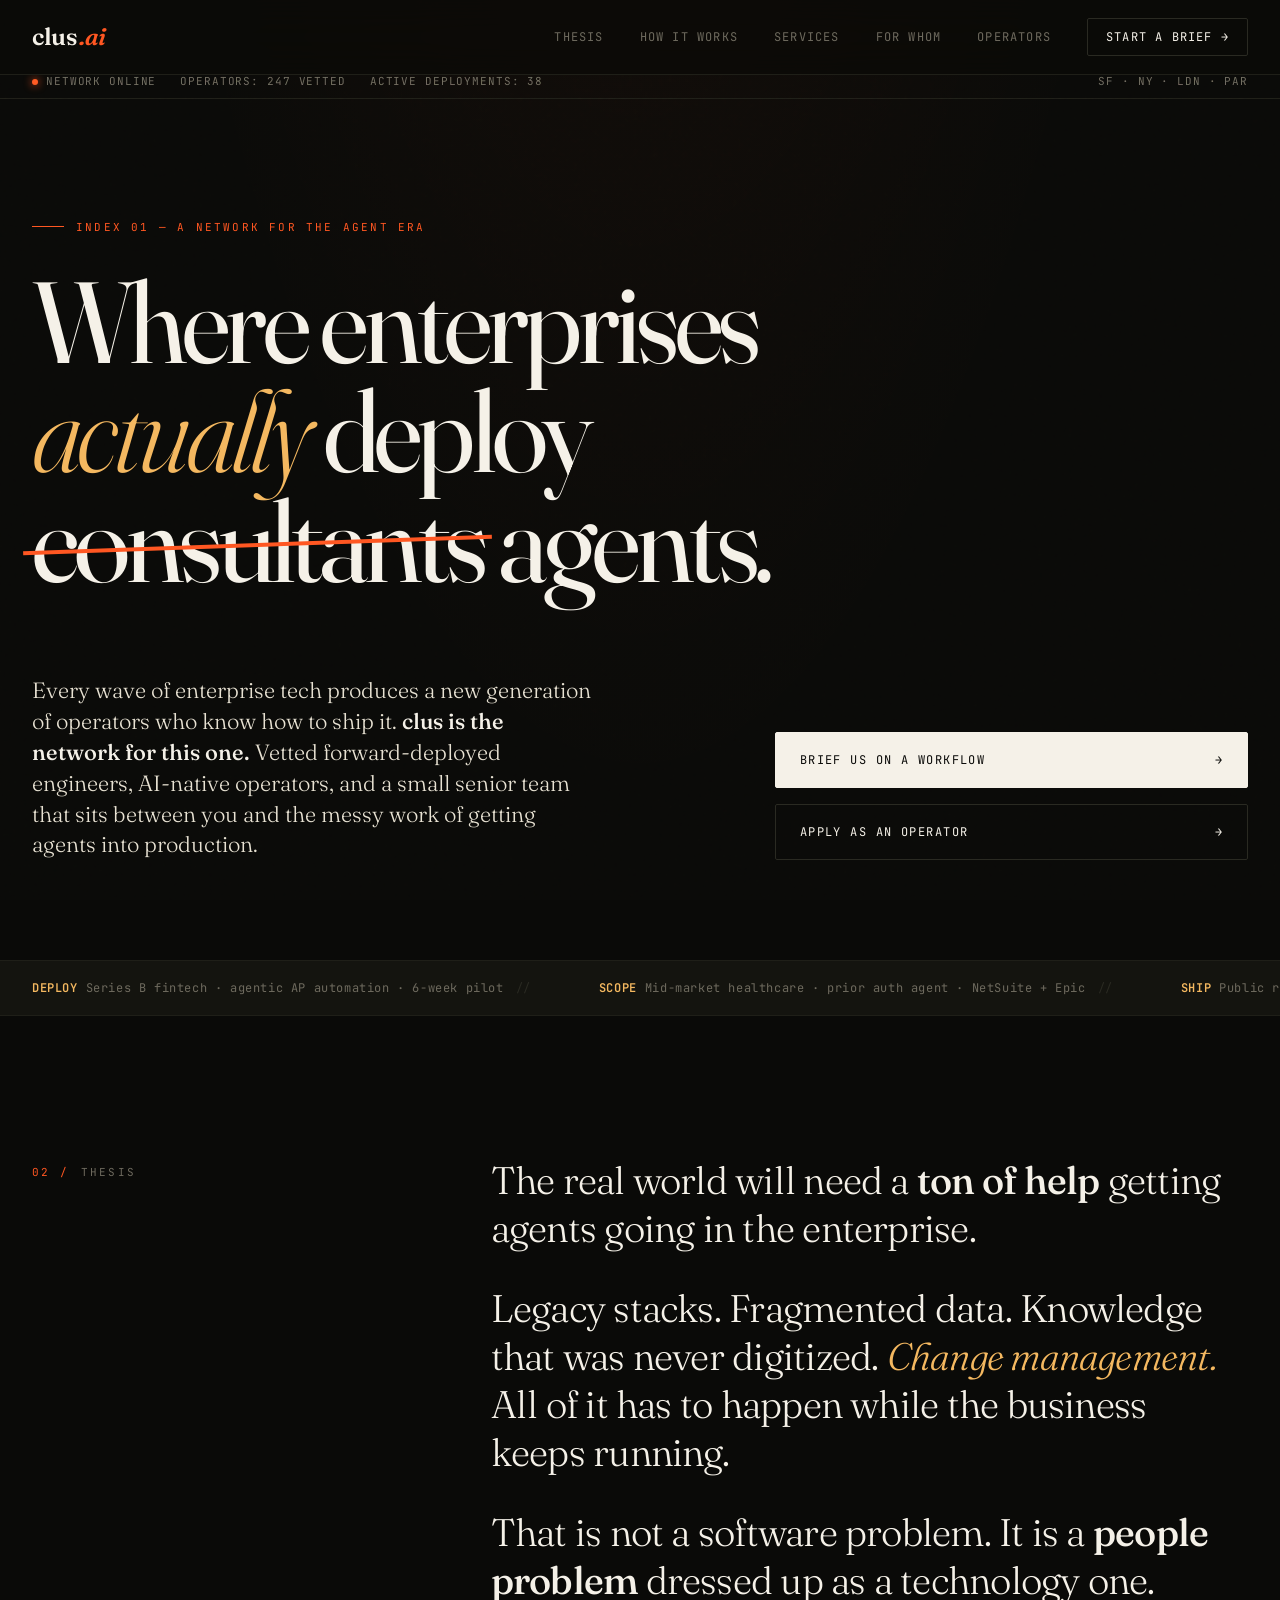
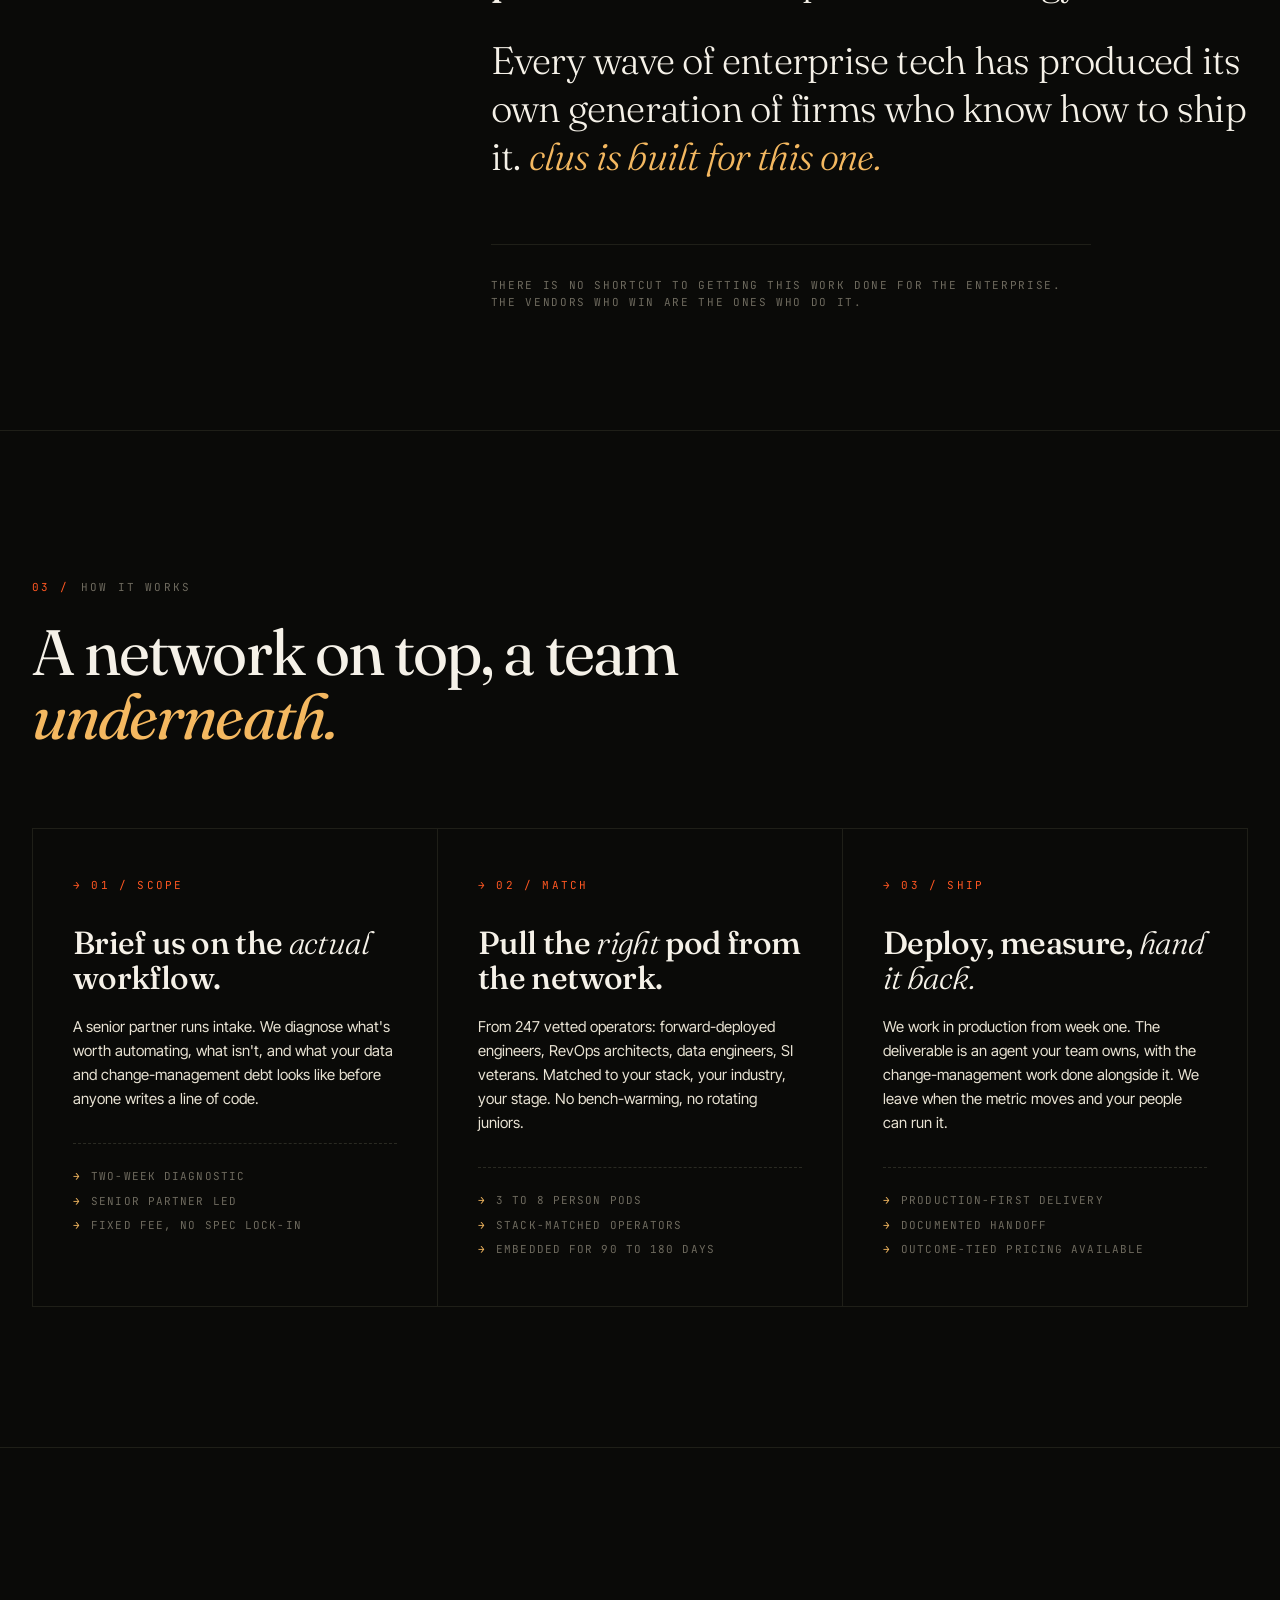
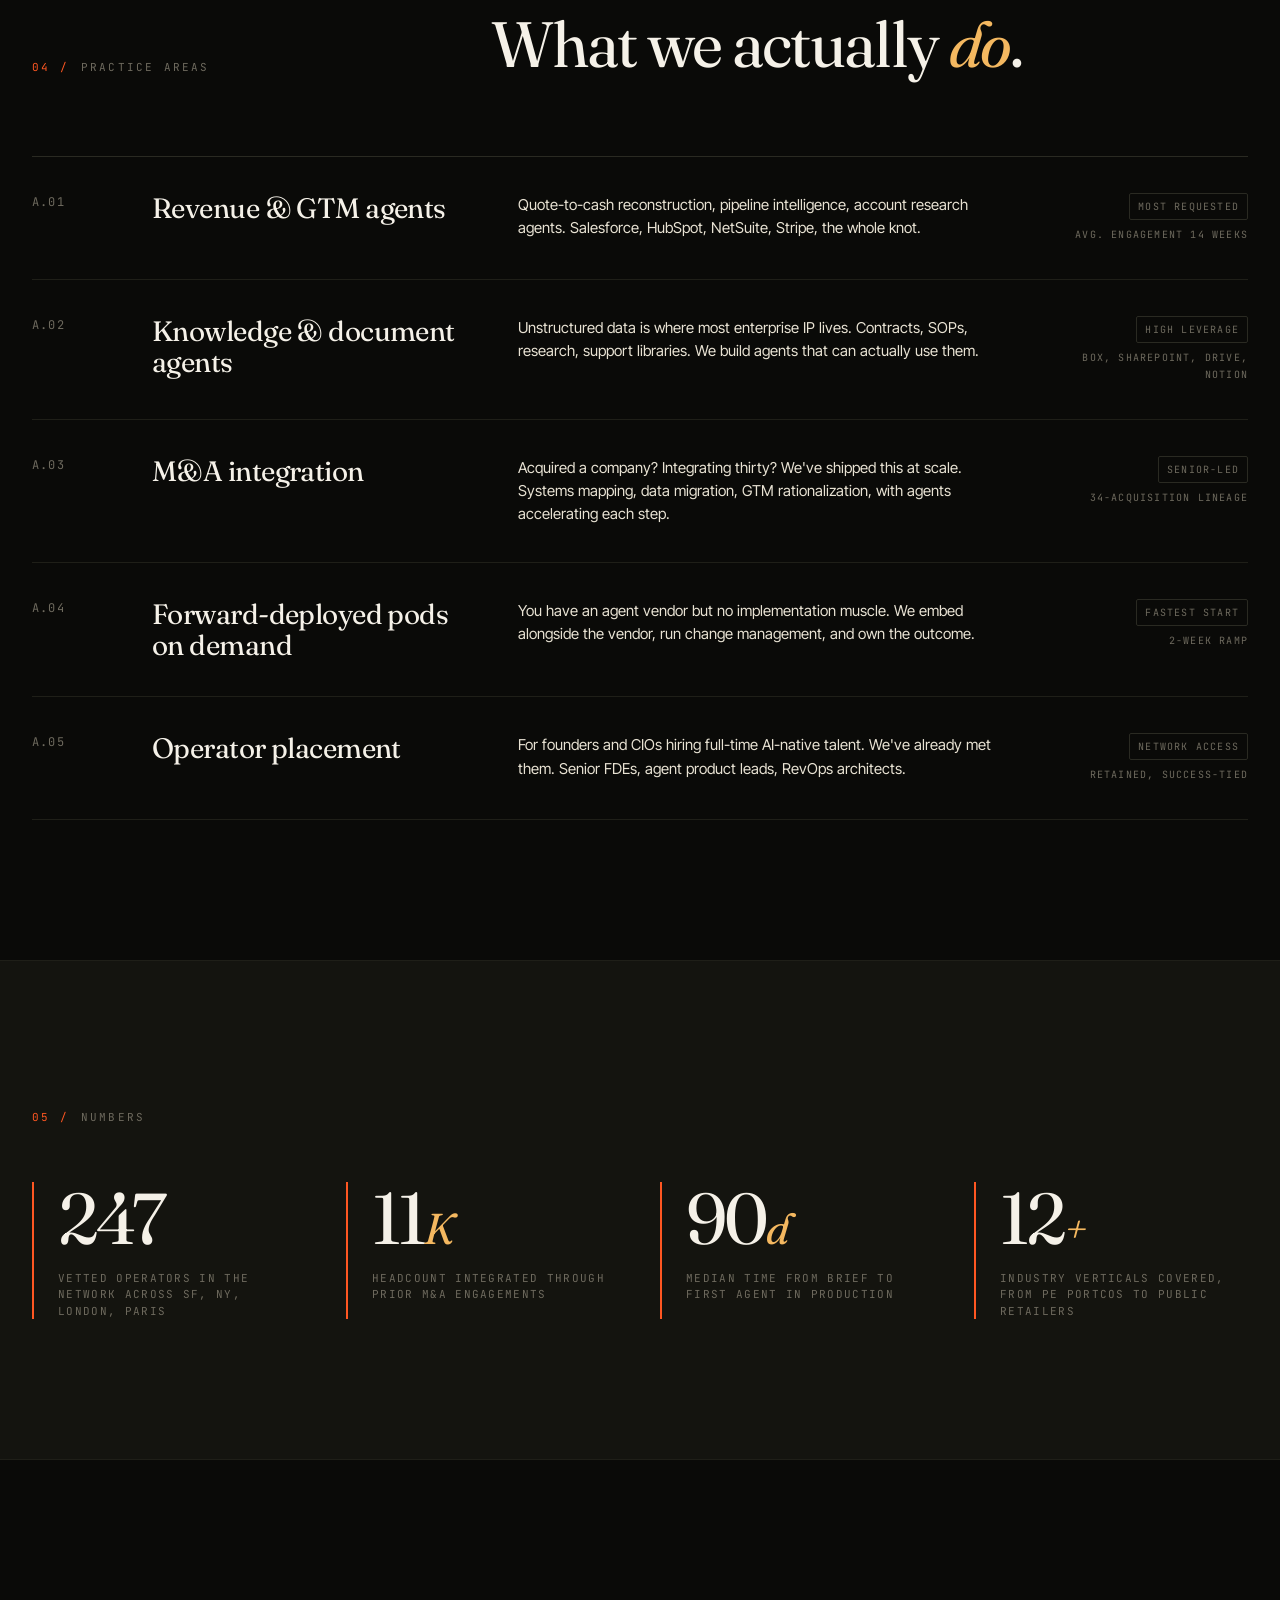
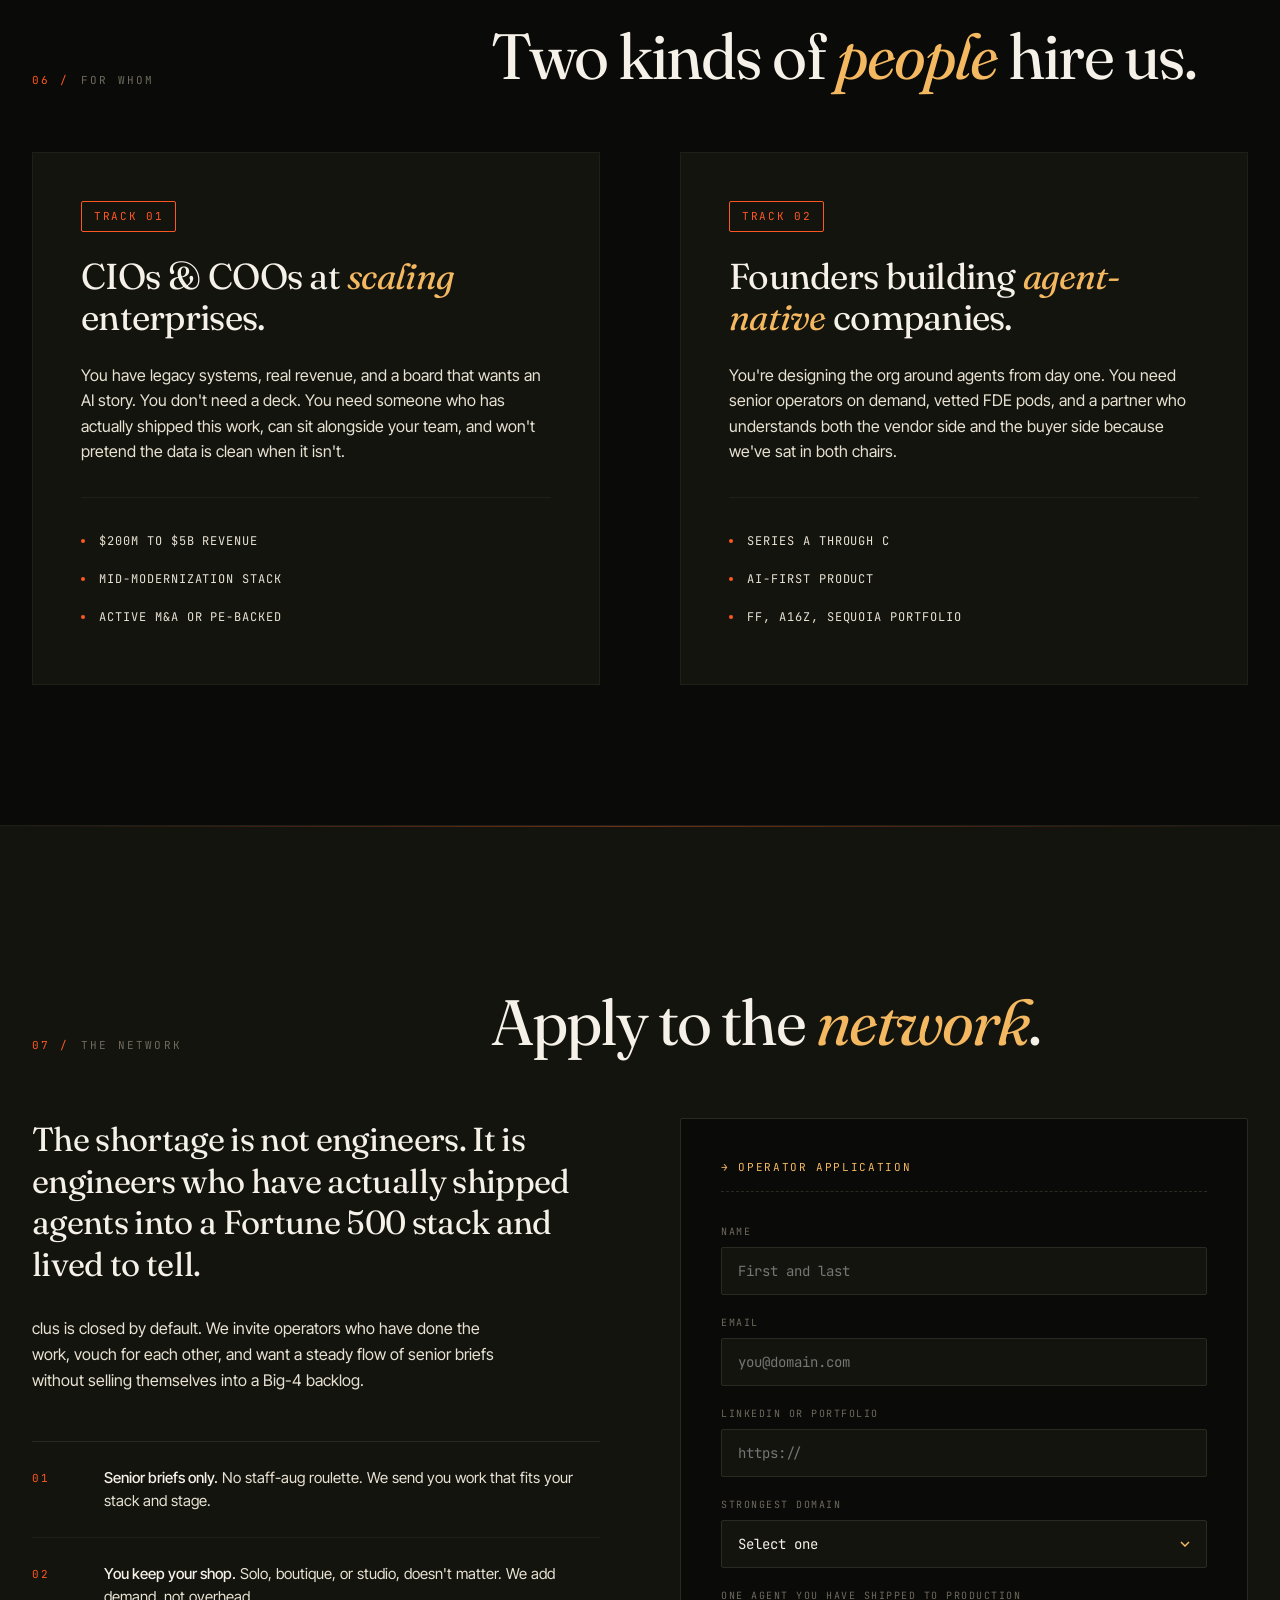
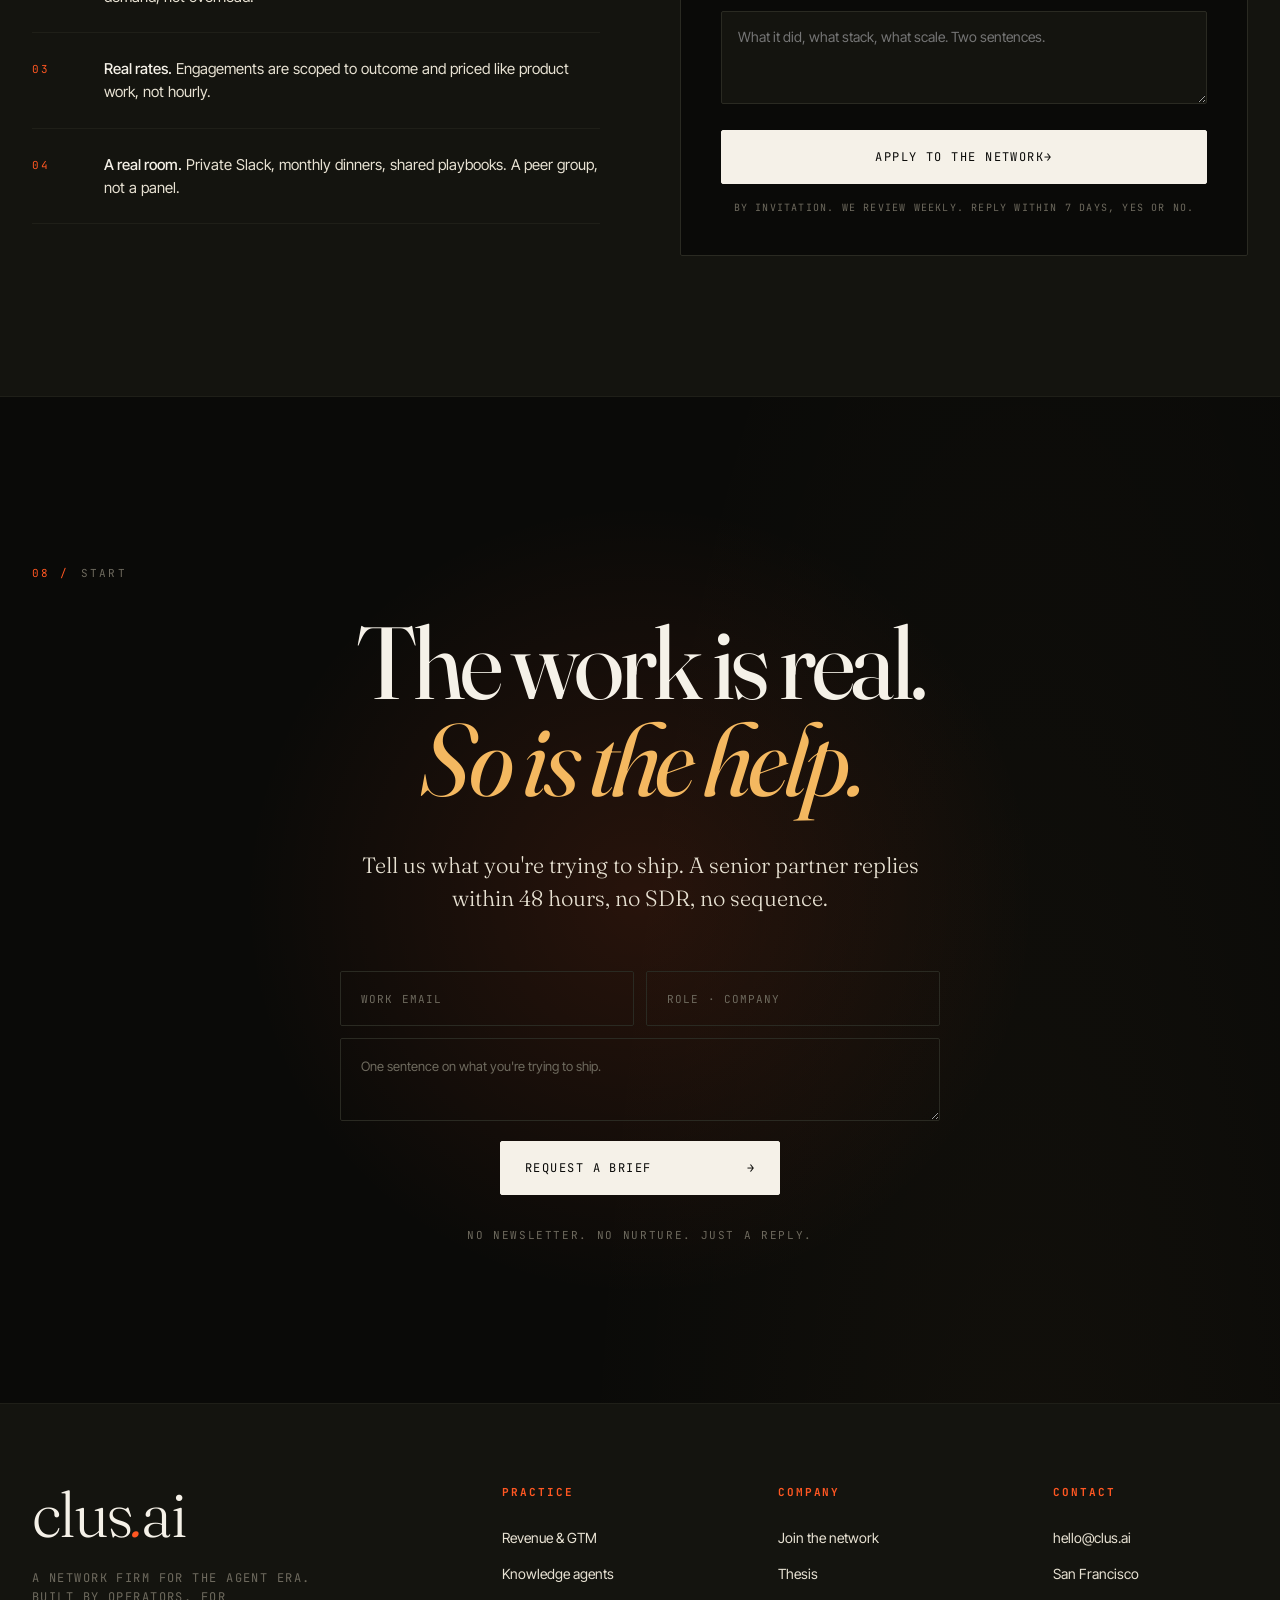
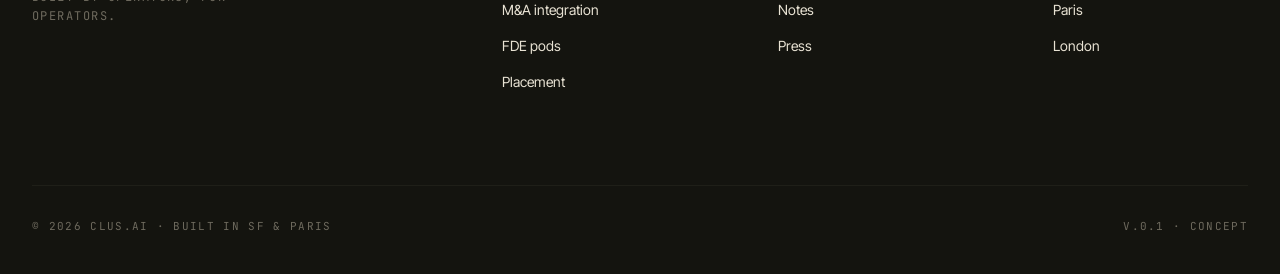
==== commit 75eb4f32: "Add files via upload" ====
--- a/index.html
+++ b/index.html
@@ -757,15 +757,22 @@
     line-height: 1.5;
   }
 
-  .form-row {
-    max-width: 540px;
+  .form-brief {
+    max-width: 600px;
     margin: 0 auto;
     display: flex;
+    flex-direction: column;
     gap: 12px;
   }
 
-  .form-row input {
-    flex: 1;
+  .brief-row {
+    display: grid;
+    grid-template-columns: 1fr 1fr;
+    gap: 12px;
+  }
+
+  .form-brief input,
+  .form-brief textarea {
     background: transparent;
     border: 1px solid var(--rule);
     color: var(--paper);
@@ -775,17 +782,104 @@
     border-radius: 2px;
     outline: none;
     transition: border-color 0.2s;
-  }
-
-  .form-row input:focus {
+    width: 100%;
+  }
+
+  .form-brief textarea {
+    resize: vertical;
+    min-height: 60px;
+    font-family: 'Inter Tight', sans-serif;
+    font-size: 15px;
+    line-height: 1.5;
+  }
+
+  .form-brief input:focus,
+  .form-brief textarea:focus {
     border-color: var(--accent);
   }
 
-  .form-row input::placeholder {
+  .form-brief input::placeholder,
+  .form-brief textarea::placeholder {
     color: var(--muted);
     text-transform: uppercase;
     letter-spacing: 0.1em;
     font-size: 11px;
+  }
+
+  .form-brief textarea::placeholder {
+    text-transform: none;
+    letter-spacing: 0;
+    font-size: 13px;
+  }
+
+  .form-brief button {
+    align-self: center;
+    margin-top: 8px;
+    min-width: 280px;
+  }
+
+  /* Form states (shared) */
+  .form-error {
+    margin-top: 16px;
+    padding: 12px 16px;
+    border: 1px solid #c44;
+    background: rgba(196, 68, 68, 0.08);
+    color: #ff8888;
+    font-family: 'JetBrains Mono', monospace;
+    font-size: 11px;
+    text-transform: uppercase;
+    letter-spacing: 0.1em;
+    border-radius: 2px;
+    text-align: center;
+  }
+
+  .form-submitting .btn-label::after {
+    content: ' ...';
+  }
+
+  .form-submitting button {
+    opacity: 0.5;
+    pointer-events: none;
+  }
+
+  /* Centered success state for brief form */
+  .brief-success {
+    max-width: 600px;
+    margin: 0 auto;
+    text-align: center;
+    padding: 48px 24px;
+    border: 1px solid var(--rule);
+    border-radius: 2px;
+    background: var(--ink-2);
+  }
+
+  .brief-success .success-mark {
+    width: 56px;
+    height: 56px;
+    border: 1px solid var(--accent);
+    color: var(--accent);
+    border-radius: 50%;
+    display: flex;
+    align-items: center;
+    justify-content: center;
+    font-size: 24px;
+    margin: 0 auto 24px;
+  }
+
+  .brief-success h4 {
+    font-family: 'Fraunces', serif;
+    font-size: 28px;
+    font-weight: 500;
+    margin-bottom: 12px;
+    letter-spacing: -0.02em;
+  }
+
+  .brief-success p {
+    color: var(--paper-dim);
+    font-size: 15px;
+    line-height: 1.6;
+    max-width: 380px;
+    margin: 0 auto;
   }
 
   .cta-fine {
@@ -1110,7 +1204,8 @@
     .footer-grid { grid-template-columns: 1fr; gap: 40px; }
     .footer-base { flex-direction: column; gap: 12px; }
 
-    .form-row { flex-direction: column; }
+    .form-brief button { min-width: 0; width: 100%; }
+    .brief-row { grid-template-columns: 1fr; }
 
     .who-block { padding: 32px 24px; }
 
@@ -1398,22 +1493,23 @@
       <div class="operators-form-wrap">
         <div class="operators-form">
           <div class="form-tag">→ Operator application</div>
-          <form onsubmit="event.preventDefault(); this.style.display='none'; this.nextElementSibling.style.display='block';">
+          <form id="operator-form" action="https://formspree.io/f/xqewvqaz" method="POST">
+            <input type="hidden" name="_subject" value="New operator application — clus.ai" />
             <label>
               <span>Name</span>
-              <input type="text" required placeholder="First and last" />
+              <input type="text" name="name" required placeholder="First and last" />
             </label>
             <label>
               <span>Email</span>
-              <input type="email" required placeholder="you@domain.com" />
+              <input type="email" name="email" required placeholder="you@domain.com" />
             </label>
             <label>
               <span>LinkedIn or portfolio</span>
-              <input type="url" required placeholder="https://" />
+              <input type="url" name="linkedin" required placeholder="https://" />
             </label>
             <label>
               <span>Strongest domain</span>
-              <select required>
+              <select name="domain" required>
                 <option value="">Select one</option>
                 <option>Revenue & GTM systems</option>
                 <option>Knowledge & document agents</option>
@@ -1425,13 +1521,14 @@
             </label>
             <label>
               <span>One agent you have shipped to production</span>
-              <textarea required rows="3" placeholder="What it did, what stack, what scale. Two sentences."></textarea>
+              <textarea name="shipped_agent" required rows="3" placeholder="What it did, what stack, what scale. Two sentences."></textarea>
             </label>
             <button class="btn btn-primary" type="submit" style="width: 100%; justify-content: center;">
-              <span>Apply to the network</span>
+              <span class="btn-label">Apply to the network</span>
               <span class="arrow">→</span>
             </button>
             <div class="form-fine">By invitation. We review weekly. Reply within 7 days, yes or no.</div>
+            <div class="form-error" style="display:none;"></div>
           </form>
           <div class="form-success" style="display:none;">
             <div class="success-mark">✓</div>
@@ -1450,13 +1547,24 @@
     <div class="section-label" style="text-align: left; margin-bottom: 32px;"><span class="num">08 /</span>Start</div>
     <h2>The work is real.<br><em>So is the help.</em></h2>
     <p class="cta-deck">Tell us what you're trying to ship. A senior partner replies within 48 hours, no SDR, no sequence.</p>
-    <form class="form-row" onsubmit="event.preventDefault(); this.querySelector('input').value=''; this.nextElementSibling.textContent='Received. A partner will be in touch.';">
-      <input type="email" placeholder="work email" required />
+    <form class="form-brief" id="brief-form" action="https://formspree.io/f/xjgjqwvd" method="POST">
+      <input type="hidden" name="_subject" value="New brief request — clus.ai" />
+      <div class="brief-row">
+        <input type="email" name="email" placeholder="work email" required />
+        <input type="text" name="role" placeholder="role · company" required />
+      </div>
+      <textarea name="what_to_ship" placeholder="One sentence on what you're trying to ship." required rows="2"></textarea>
       <button class="btn btn-primary" type="submit">
-        <span>Request a brief</span>
+        <span class="btn-label">Request a brief</span>
         <span class="arrow">→</span>
       </button>
+      <div class="form-error" style="display:none;"></div>
     </form>
+    <div class="brief-success" id="brief-success" style="display:none;">
+      <div class="success-mark">✓</div>
+      <h4>Brief received.</h4>
+      <p>A senior partner will reply within 48 hours. No SDR, no sequence, just a real note.</p>
+    </div>
     <div class="cta-fine">No newsletter. No nurture. Just a reply.</div>
   </div>
 </section>
@@ -1505,5 +1613,73 @@
   </div>
 </footer>
 
+<script>
+  // Generic Formspree AJAX handler
+  function wireForm(formId, onSuccess) {
+    const form = document.getElementById(formId);
+    if (!form) return;
+
+    // Don't wire if endpoint hasn't been set
+    if (form.action.indexOf('YOUR_') !== -1) {
+      form.addEventListener('submit', function(e) {
+        e.preventDefault();
+        showError(form, 'Form not yet configured. Set the Formspree endpoint in the HTML.');
+      });
+      return;
+    }
+
+    form.addEventListener('submit', async function(e) {
+      e.preventDefault();
+      const errorEl = form.querySelector('.form-error');
+      if (errorEl) { errorEl.style.display = 'none'; errorEl.textContent = ''; }
+      form.classList.add('form-submitting');
+
+      try {
+        const formData = new FormData(form);
+        const response = await fetch(form.action, {
+          method: 'POST',
+          body: formData,
+          headers: { 'Accept': 'application/json' }
+        });
+
+        if (response.ok) {
+          form.classList.remove('form-submitting');
+          onSuccess(form);
+        } else {
+          const data = await response.json().catch(() => ({}));
+          const msg = (data.errors && data.errors[0] && data.errors[0].message)
+            || 'Something went wrong. Try again or email hello@clus.ai.';
+          showError(form, msg);
+          form.classList.remove('form-submitting');
+        }
+      } catch (err) {
+        showError(form, 'Network error. Try again or email hello@clus.ai.');
+        form.classList.remove('form-submitting');
+      }
+    });
+  }
+
+  function showError(form, message) {
+    const errorEl = form.querySelector('.form-error');
+    if (errorEl) {
+      errorEl.textContent = message;
+      errorEl.style.display = 'block';
+    }
+  }
+
+  // Operator form: hide form, show inline success block (already in DOM)
+  wireForm('operator-form', function(form) {
+    form.style.display = 'none';
+    const success = form.parentElement.querySelector('.form-success');
+    if (success) success.style.display = 'block';
+  });
+
+  // Brief form: hide form, show centered success block
+  wireForm('brief-form', function(form) {
+    form.style.display = 'none';
+    document.getElementById('brief-success').style.display = 'block';
+  });
+</script>
+
 </body>
 </html>
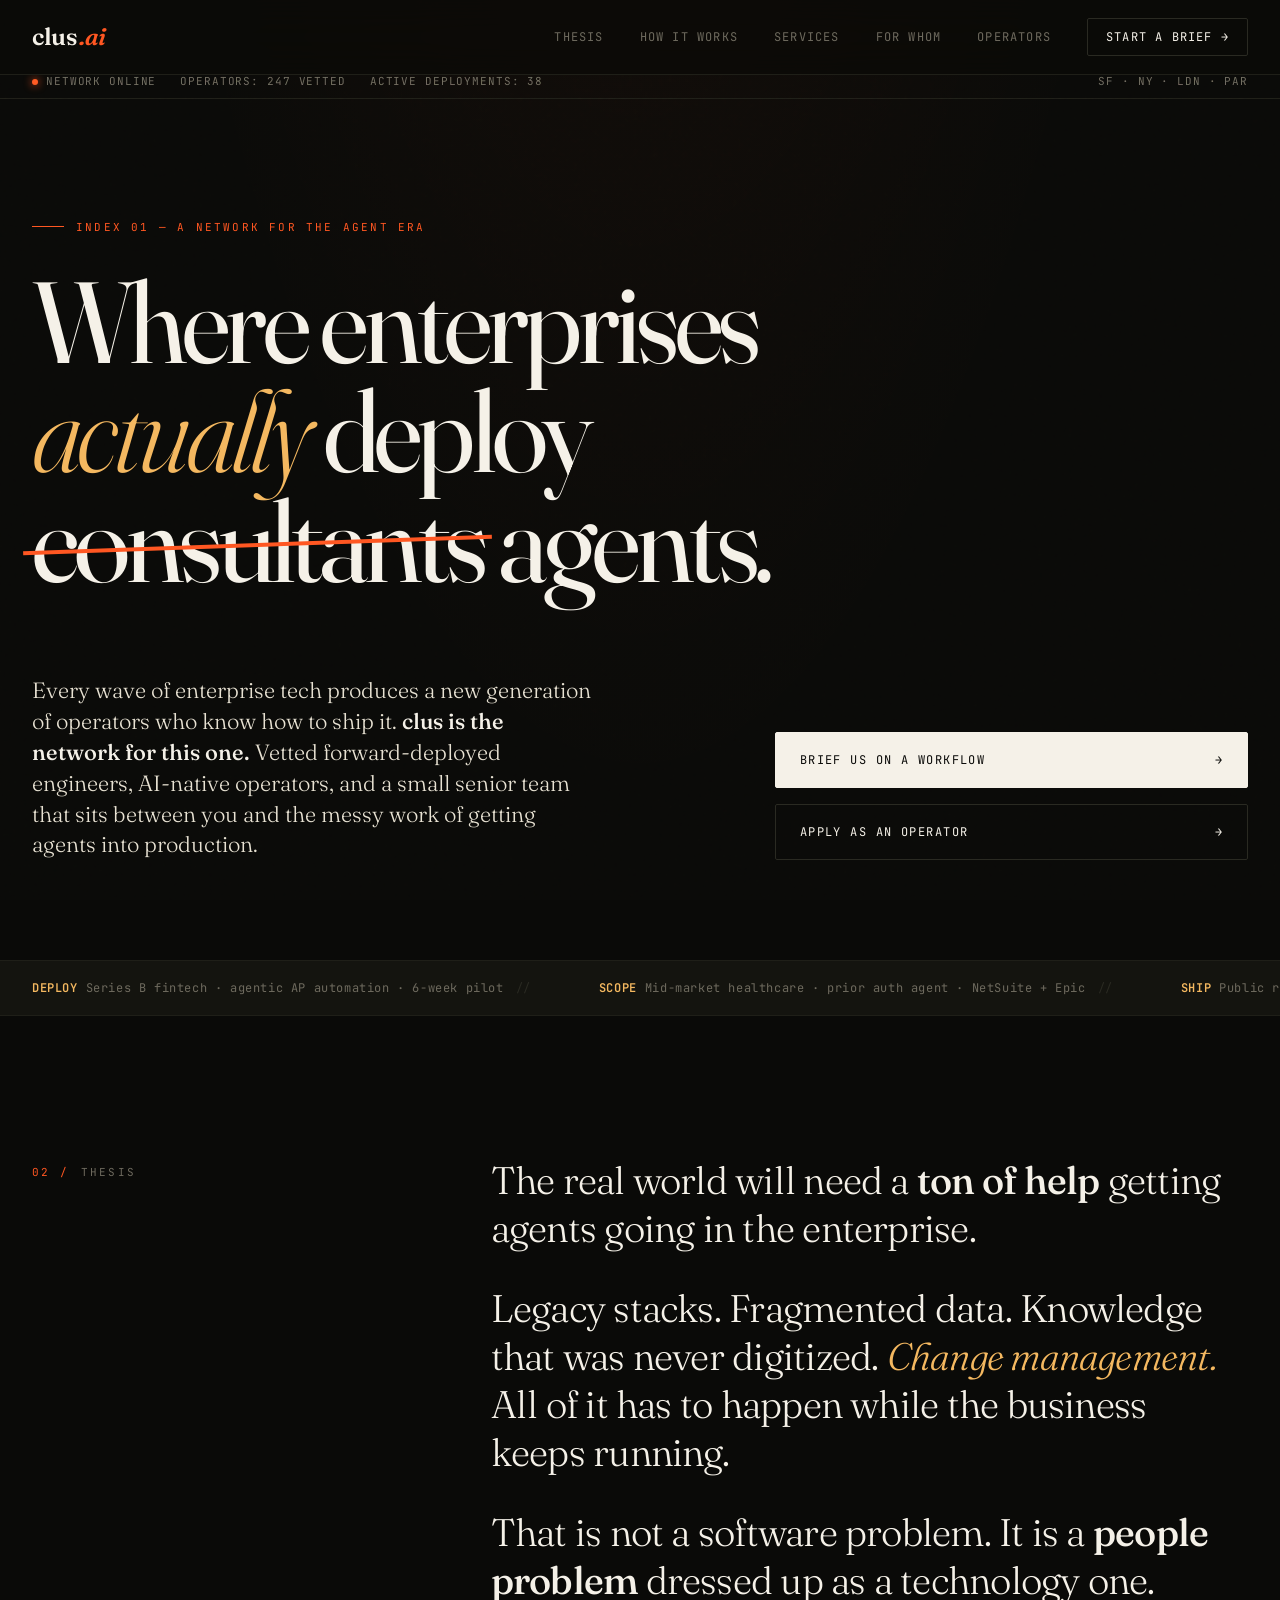
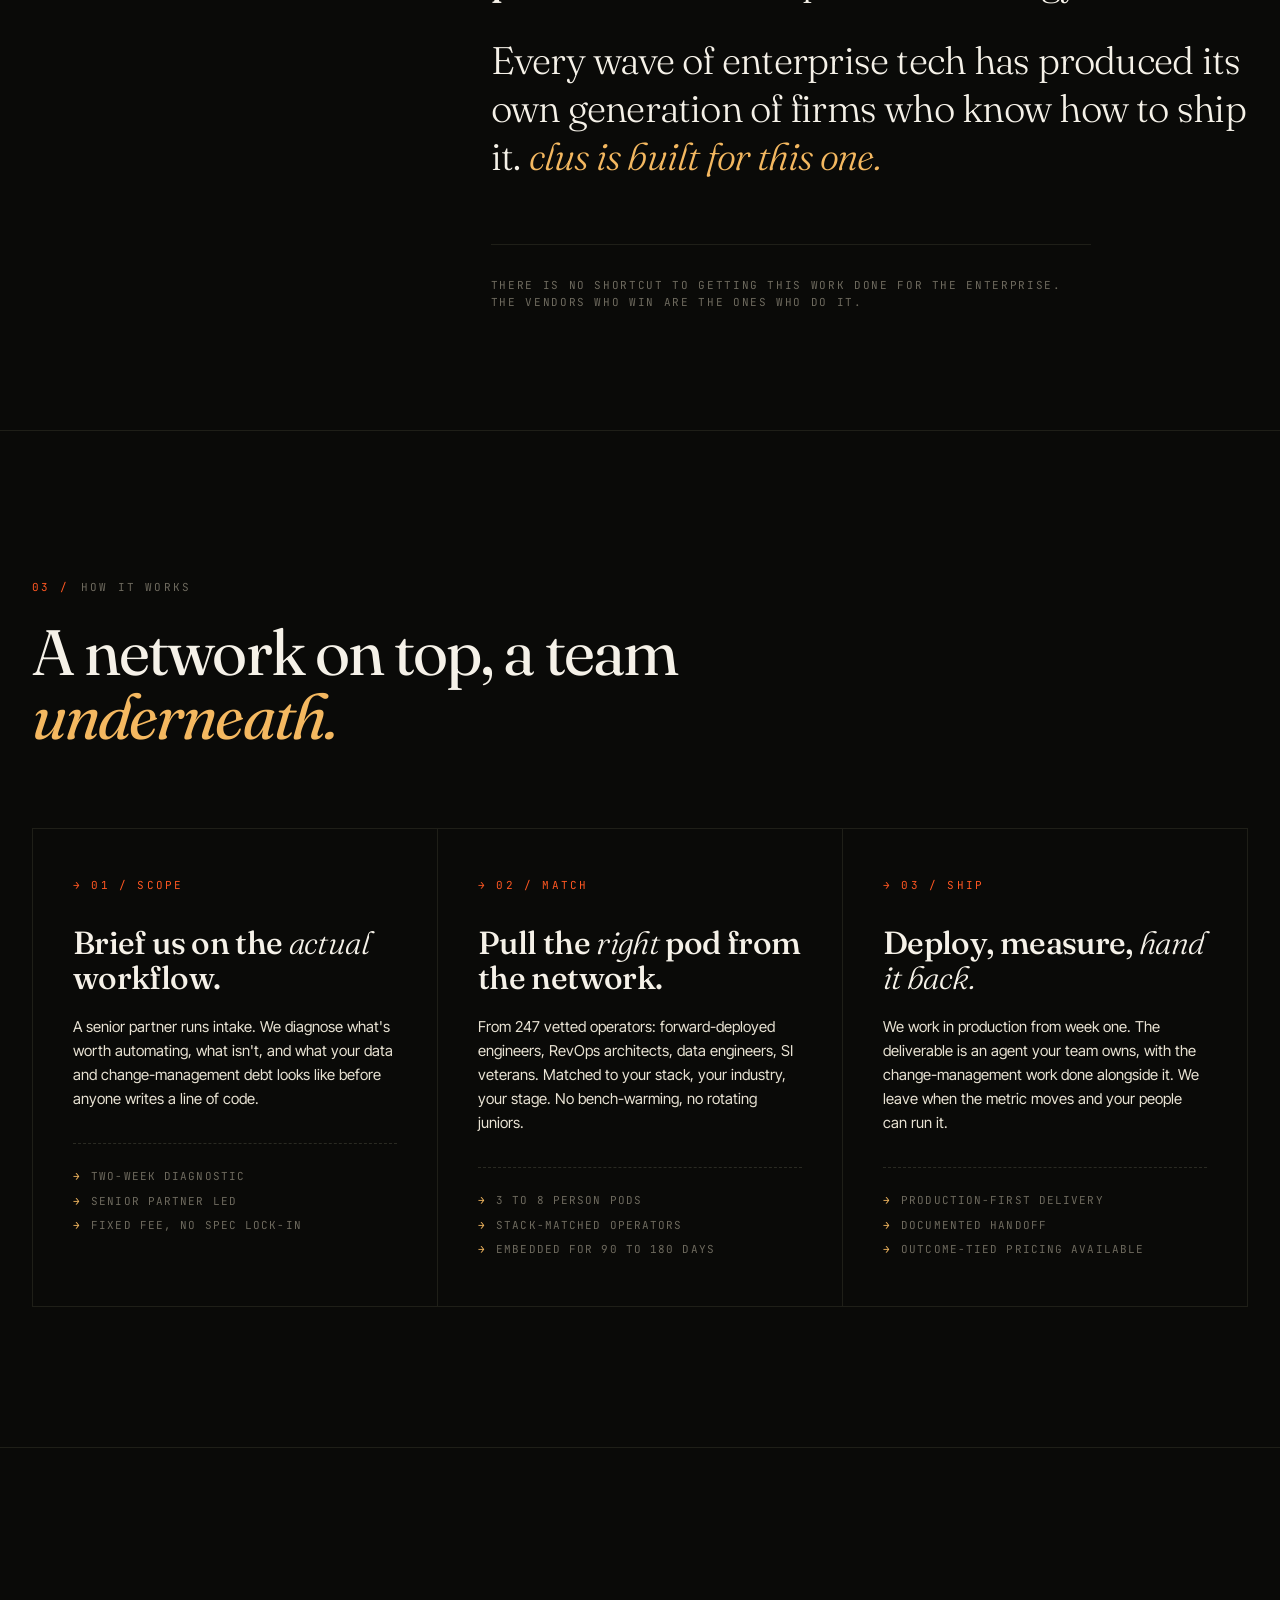
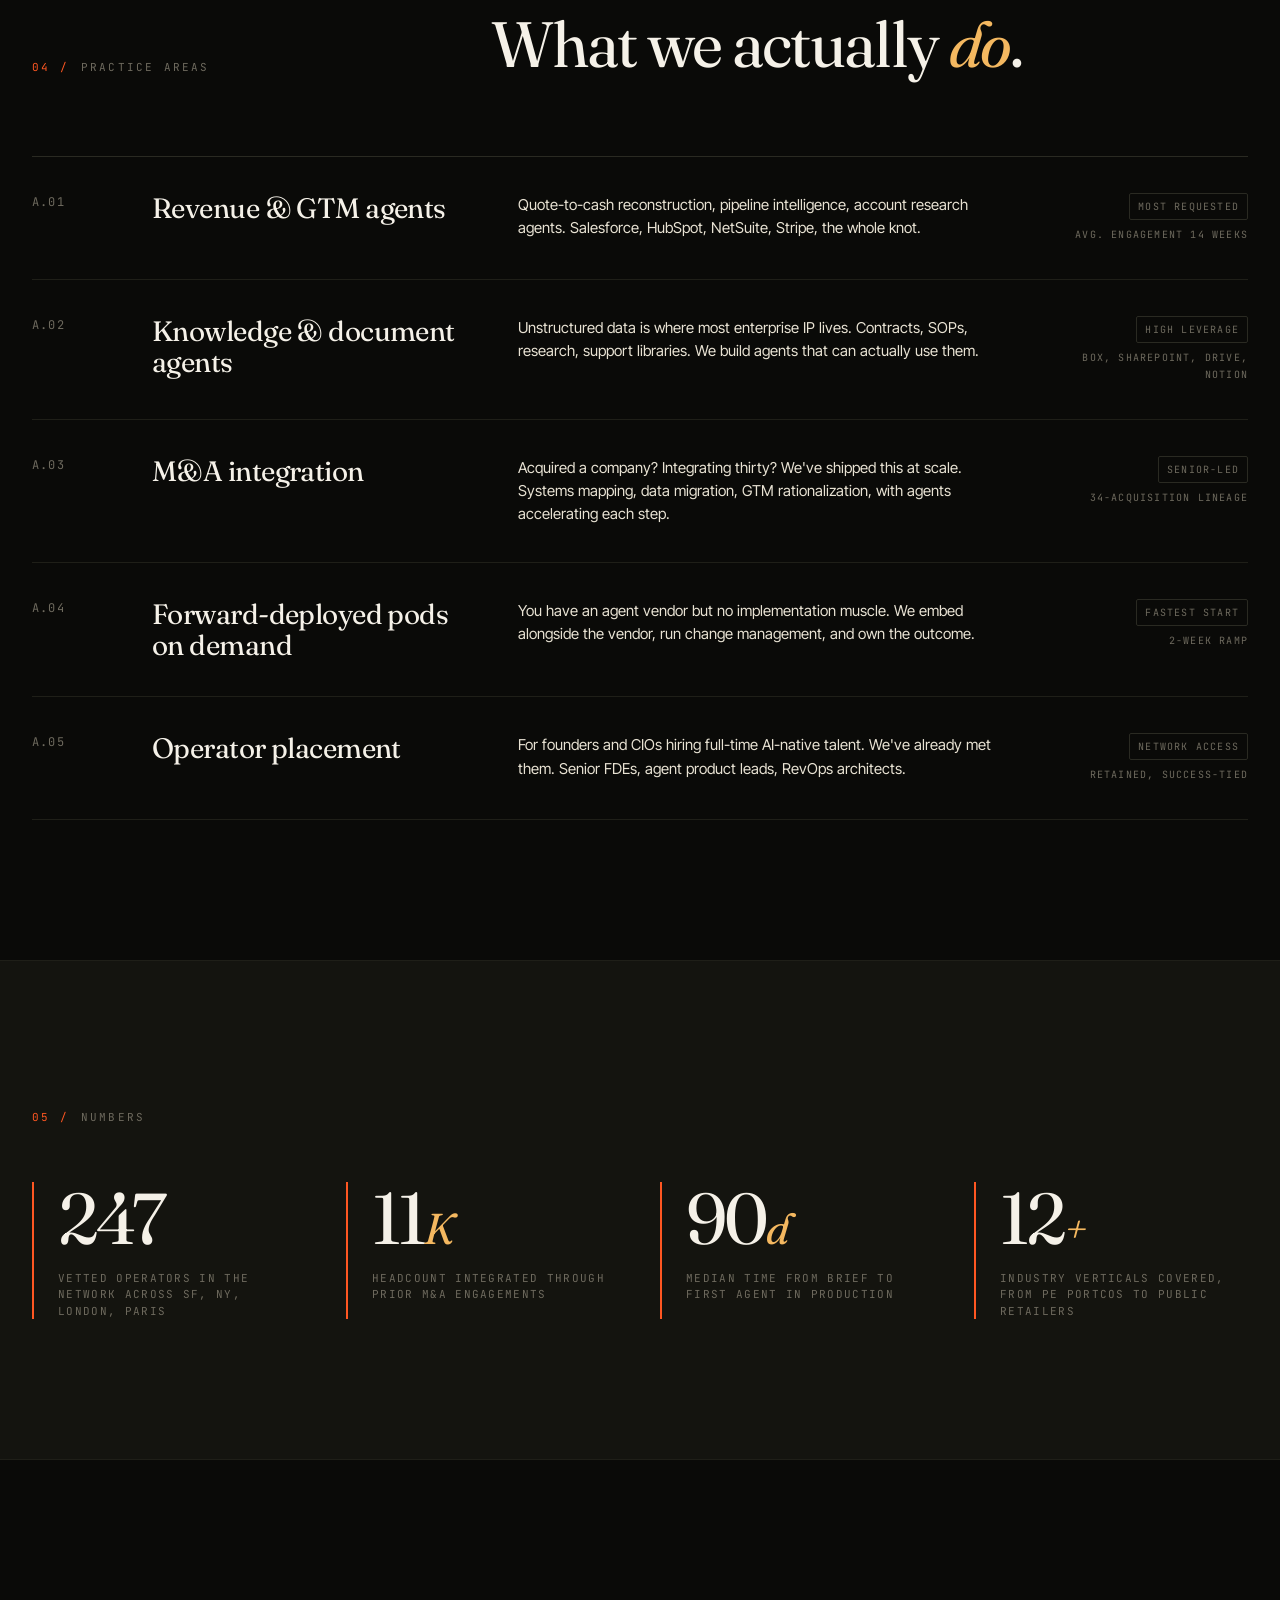
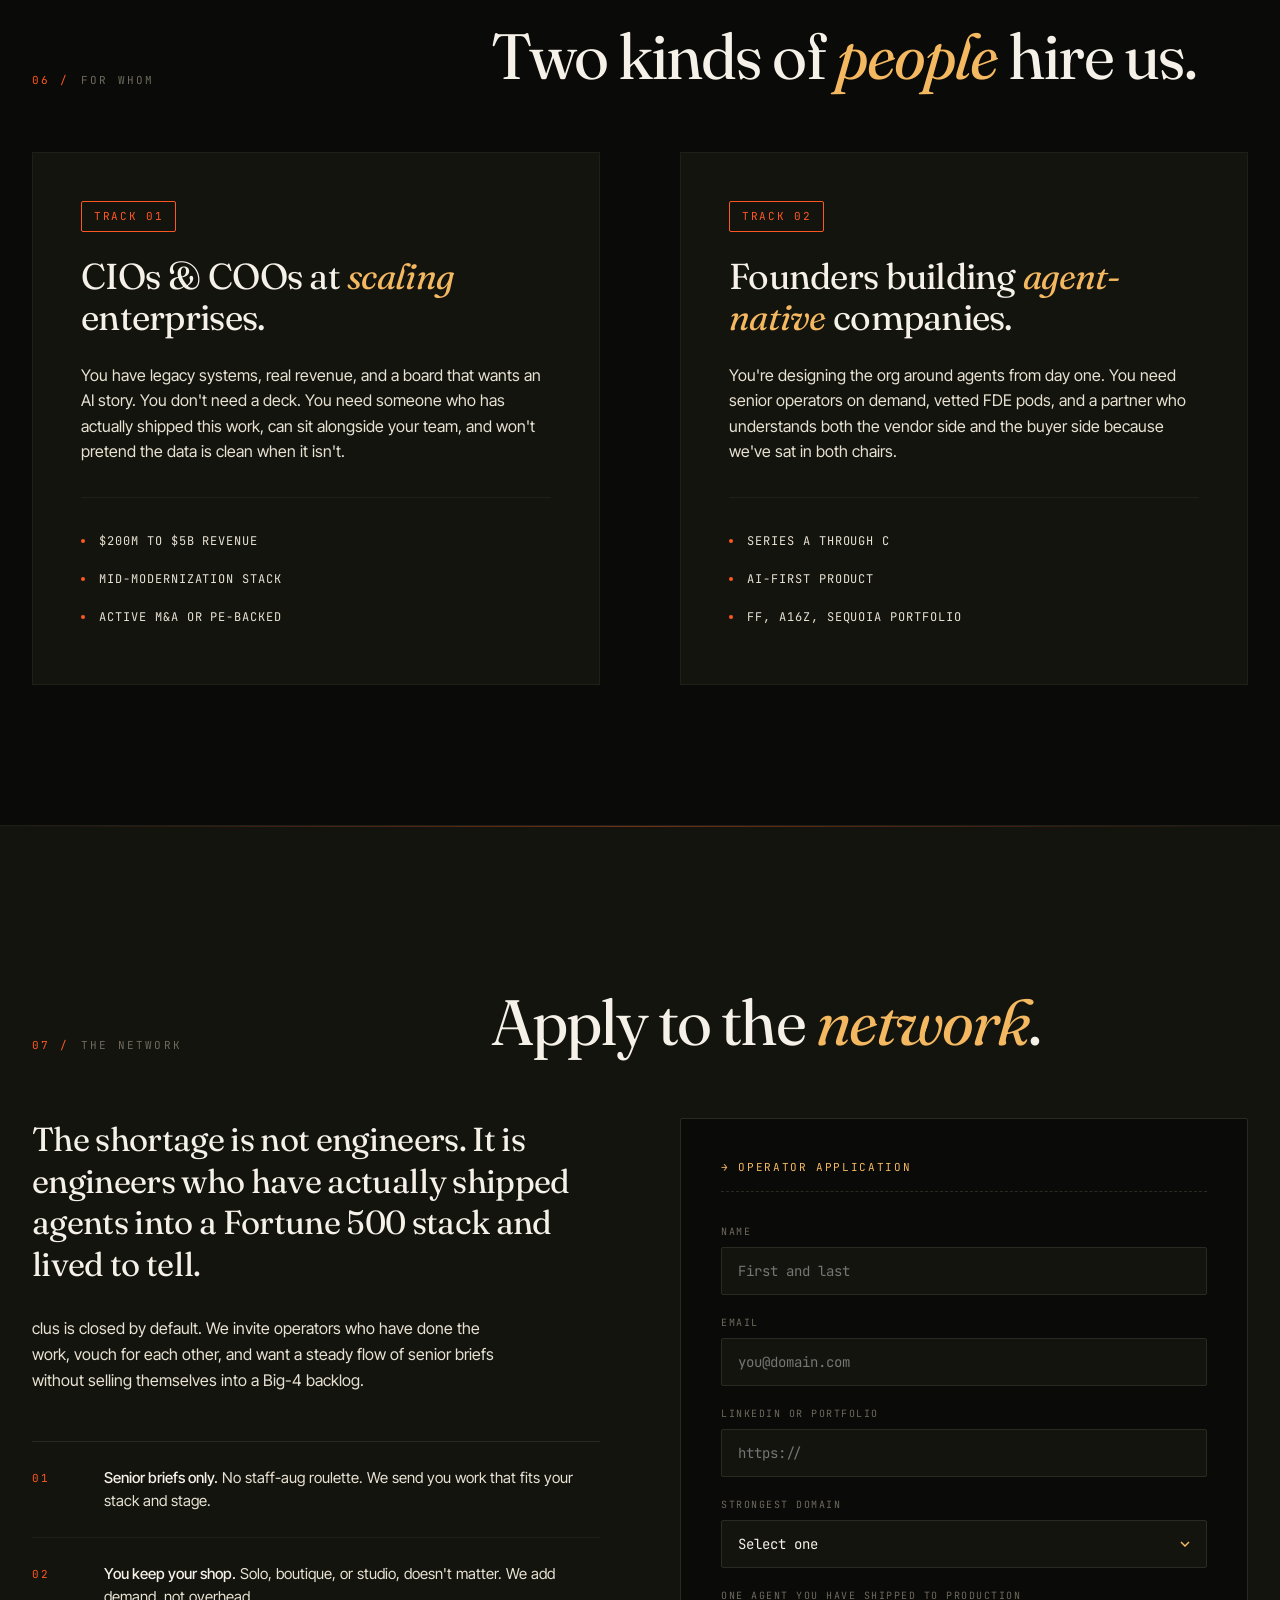
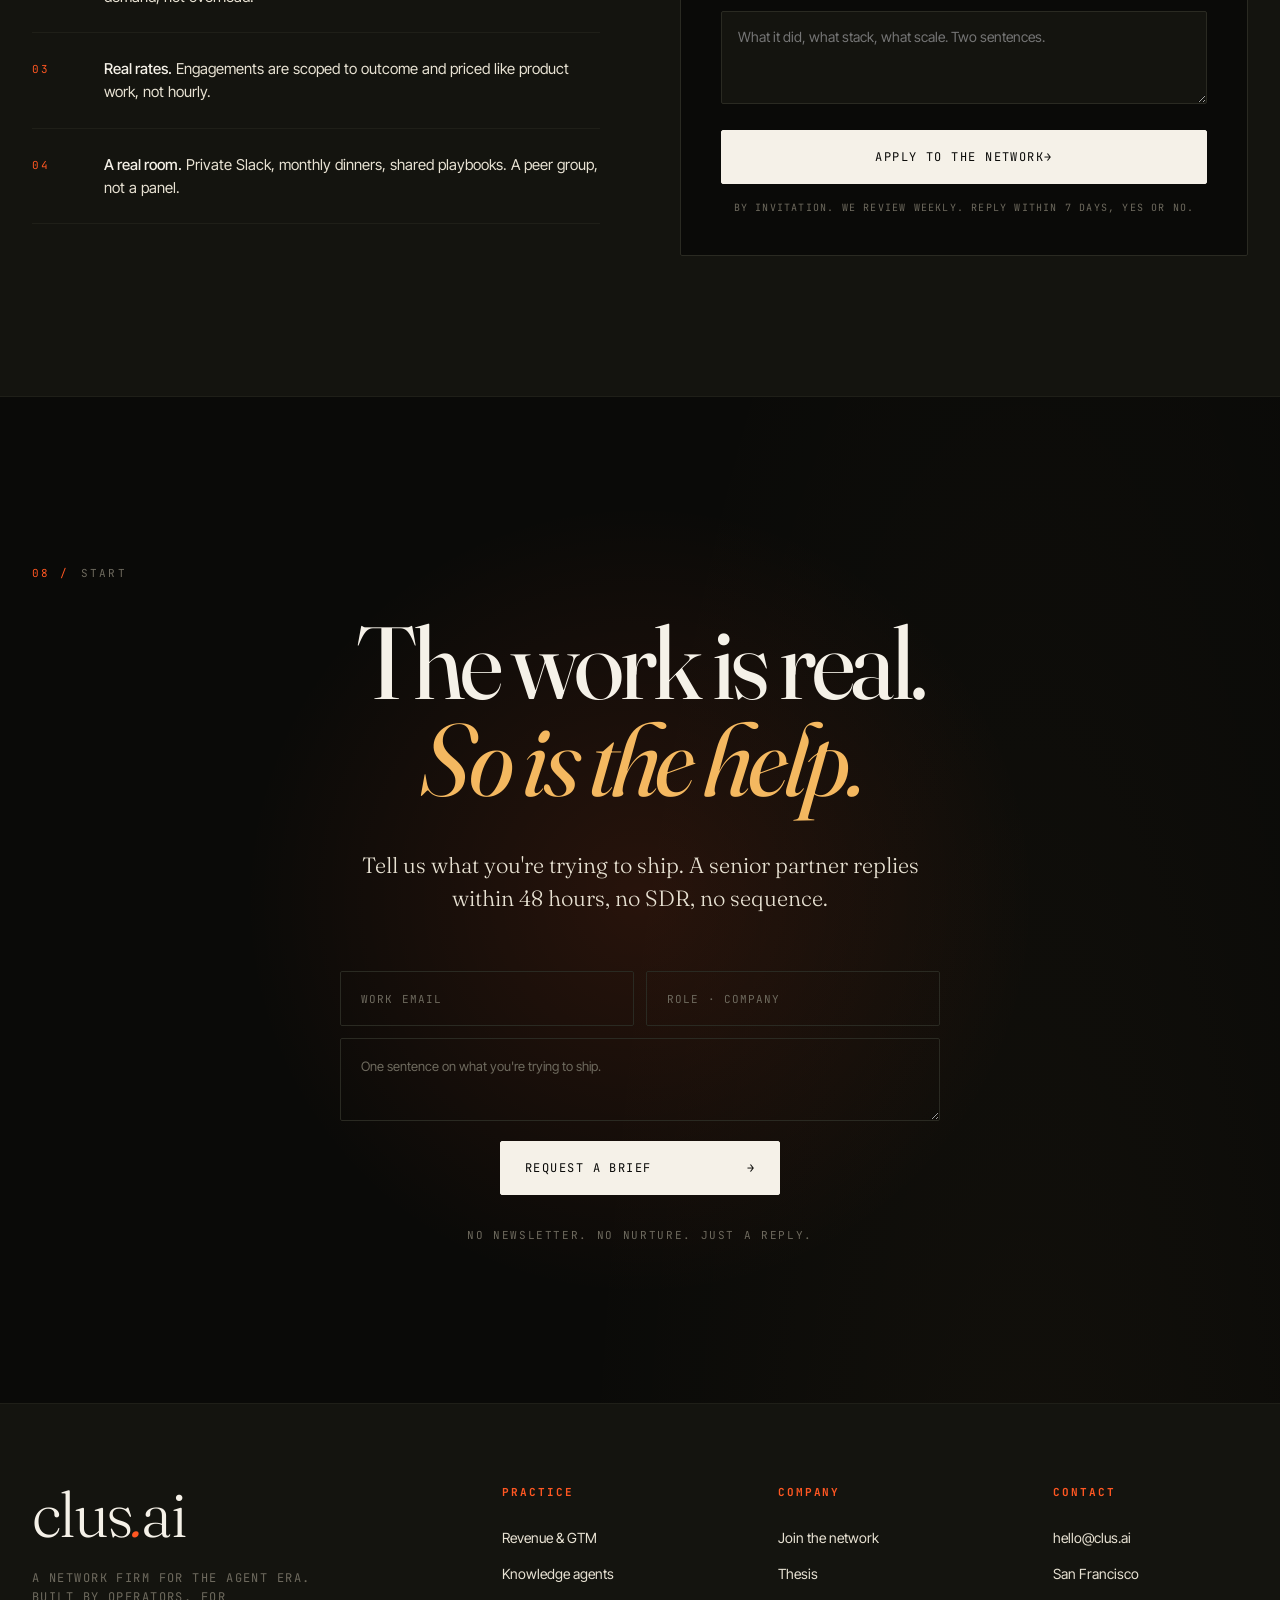
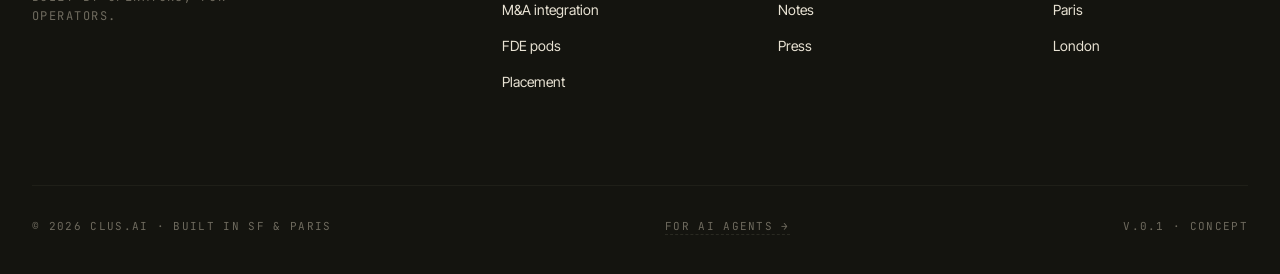
==== commit 69f97a8b: "Add files via upload" ====
--- a/index.html
+++ b/index.html
@@ -3,8 +3,158 @@
 <head>
 <meta charset="UTF-8" />
 <meta name="viewport" content="width=device-width, initial-scale=1.0" />
-<title>clus.ai — Where enterprises deploy agents that actually work</title>
-<meta name="description" content="A network of vetted forward-deployed engineers and AI-native operators, paired with the strategic layer enterprises need to ship agents into production." />
+
+<!-- Primary -->
+<title>clus.ai — Where enterprises actually deploy agents</title>
+<meta name="description" content="A vetted network of forward-deployed engineers, paired with the senior team enterprises actually need to ship agents into production." />
+<meta name="author" content="clus.ai" />
+<link rel="canonical" href="https://clus.ai/" />
+
+<!-- Theme -->
+<meta name="theme-color" content="#0a0a08" />
+<meta name="color-scheme" content="dark" />
+
+<!-- Favicon (inline SVG, no external file needed) -->
+<link rel="icon" type="image/svg+xml" href="data:image/svg+xml,%3Csvg xmlns='http://www.w3.org/2000/svg' viewBox='0 0 100 100'%3E%3Crect width='100' height='100' rx='18' fill='%230a0a08'/%3E%3Ctext x='50' y='72' text-anchor='middle' font-family='Georgia,serif' font-size='62' font-weight='500' fill='%23f5f1e8'%3Ec%3C/text%3E%3Ccircle cx='75' cy='72' r='5' fill='%23ff5722'/%3E%3C/svg%3E" />
+
+<!-- OpenGraph (LinkedIn, iMessage, Slack, Discord, etc.) -->
+<meta property="og:type" content="website" />
+<meta property="og:site_name" content="clus.ai" />
+<meta property="og:url" content="https://clus.ai/" />
+<meta property="og:title" content="clus.ai — Where enterprises actually deploy agents" />
+<meta property="og:description" content="A vetted network of forward-deployed engineers, paired with the senior team enterprises actually need to ship agents into production." />
+<meta property="og:image" content="https://clus.ai/og-image.png" />
+<meta property="og:image:width" content="1200" />
+<meta property="og:image:height" content="630" />
+<meta property="og:image:alt" content="clus.ai — Where enterprises actually deploy agents." />
+<meta property="og:locale" content="en_US" />
+
+<!-- Twitter / X -->
+<meta name="twitter:card" content="summary_large_image" />
+<meta name="twitter:url" content="https://clus.ai/" />
+<meta name="twitter:title" content="clus.ai — Where enterprises actually deploy agents" />
+<meta name="twitter:description" content="A vetted network of forward-deployed engineers, paired with the senior team enterprises actually need to ship agents into production." />
+<meta name="twitter:image" content="https://clus.ai/og-image.png" />
+<meta name="twitter:image:alt" content="clus.ai — Where enterprises actually deploy agents." />
+
+<!-- Structured data for AI crawlers and search engines -->
+<script type="application/ld+json">
+{
+  "@context": "https://schema.org",
+  "@graph": [
+    {
+      "@type": "Organization",
+      "@id": "https://clus.ai/#organization",
+      "name": "clus.ai",
+      "url": "https://clus.ai/",
+      "logo": "https://clus.ai/og-image.png",
+      "description": "A network firm for the agent era. Vetted forward-deployed engineers and AI-native operators paired with a senior team that helps enterprises deploy AI agents into production.",
+      "foundingDate": "2026",
+      "areaServed": ["United States", "United Kingdom", "France"],
+      "knowsAbout": [
+        "AI agent deployment",
+        "Forward-deployed engineering",
+        "Enterprise AI implementation",
+        "M&A integration",
+        "Revenue operations",
+        "Knowledge management agents",
+        "Change management for AI"
+      ],
+      "slogan": "Where enterprises actually deploy agents.",
+      "email": "hello@clus.ai"
+    },
+    {
+      "@type": "WebSite",
+      "@id": "https://clus.ai/#website",
+      "url": "https://clus.ai/",
+      "name": "clus.ai",
+      "description": "A vetted network of forward-deployed engineers, paired with the senior team enterprises actually need to ship agents into production.",
+      "publisher": { "@id": "https://clus.ai/#organization" },
+      "inLanguage": "en-US"
+    },
+    {
+      "@type": "Service",
+      "name": "Revenue and GTM agents",
+      "provider": { "@id": "https://clus.ai/#organization" },
+      "description": "Deployment of AI agents for quote-to-cash, pipeline intelligence, and account research across Salesforce, HubSpot, NetSuite, and Stripe.",
+      "serviceType": "AI agent deployment"
+    },
+    {
+      "@type": "Service",
+      "name": "Knowledge and document agents",
+      "provider": { "@id": "https://clus.ai/#organization" },
+      "description": "Building AI agents that work with unstructured enterprise data: contracts, SOPs, research, and support libraries across Box, SharePoint, Drive, and Notion.",
+      "serviceType": "AI agent deployment"
+    },
+    {
+      "@type": "Service",
+      "name": "M&A integration",
+      "provider": { "@id": "https://clus.ai/#organization" },
+      "description": "Systems mapping, data migration, and GTM rationalization for enterprise mergers and acquisitions, accelerated by agentic workflows.",
+      "serviceType": "Enterprise consulting"
+    },
+    {
+      "@type": "Service",
+      "name": "Forward-deployed engineering pods",
+      "provider": { "@id": "https://clus.ai/#organization" },
+      "description": "On-demand 3 to 8 person pods of vetted operators embedded for 90 to 180 days to deploy agents alongside the client team.",
+      "serviceType": "Forward-deployed engineering"
+    },
+    {
+      "@type": "Service",
+      "name": "Operator placement",
+      "provider": { "@id": "https://clus.ai/#organization" },
+      "description": "Retained search for full-time AI-native talent including forward-deployed engineers, agent product leads, and revenue operations architects.",
+      "serviceType": "Executive search"
+    },
+    {
+      "@type": "FAQPage",
+      "mainEntity": [
+        {
+          "@type": "Question",
+          "name": "What is clus.ai?",
+          "acceptedAnswer": {
+            "@type": "Answer",
+            "text": "clus.ai is a network firm for the agent era. It pairs vetted forward-deployed engineers and AI-native operators with a senior team that helps enterprises deploy AI agents into production. It is a hybrid of a curated operator network and a boutique services firm."
+          }
+        },
+        {
+          "@type": "Question",
+          "name": "Who does clus.ai work with?",
+          "acceptedAnswer": {
+            "@type": "Answer",
+            "text": "Two primary buyer types. First, CIOs and COOs at scaling enterprises with $200M to $5B in revenue, often PE-backed or actively engaged in M&A. Second, founders building agent-native companies at Series A through C stage."
+          }
+        },
+        {
+          "@type": "Question",
+          "name": "How does clus.ai engage with clients?",
+          "acceptedAnswer": {
+            "@type": "Answer",
+            "text": "Three steps. First, a senior partner runs a two-week diagnostic to scope the workflow. Second, clus.ai matches a 3 to 8 person pod from its operator network based on stack, industry, and stage. Third, the pod ships the agent in production within 90 to 180 days, with full handoff to the client team."
+          }
+        },
+        {
+          "@type": "Question",
+          "name": "How is clus.ai different from a traditional consultancy?",
+          "acceptedAnswer": {
+            "@type": "Answer",
+            "text": "clus.ai is a network firm, not a services firm. Operators are independent vetted professionals, not full-time employees, which keeps engagement costs lower and prevents bench-warming. Engagements are scoped to outcomes and priced like product work, not hourly. The senior team provides matching and oversight; the network provides delivery."
+          }
+        },
+        {
+          "@type": "Question",
+          "name": "Who can join the clus.ai operator network?",
+          "acceptedAnswer": {
+            "@type": "Answer",
+            "text": "The network is invitation-based. clus.ai invites operators who have shipped AI agents into production at enterprise scale. Applicants submit a short profile including their strongest domain and one specific agent they have shipped. The network reviews applications weekly and replies within seven days."
+          }
+        }
+      ]
+    }
+  ]
+}
+</script>
 
 <link rel="preconnect" href="https://fonts.googleapis.com">
 <link rel="preconnect" href="https://fonts.gstatic.com" crossorigin>
@@ -1608,6 +1758,7 @@
     </div>
     <div class="footer-base">
       <span>© 2026 clus.ai · Built in SF & Paris</span>
+      <span><a href="/llms" style="color: var(--muted); text-decoration: none; border-bottom: 1px dashed var(--rule); padding-bottom: 1px;">For AI agents →</a></span>
       <span>v.0.1 · Concept</span>
     </div>
   </div>
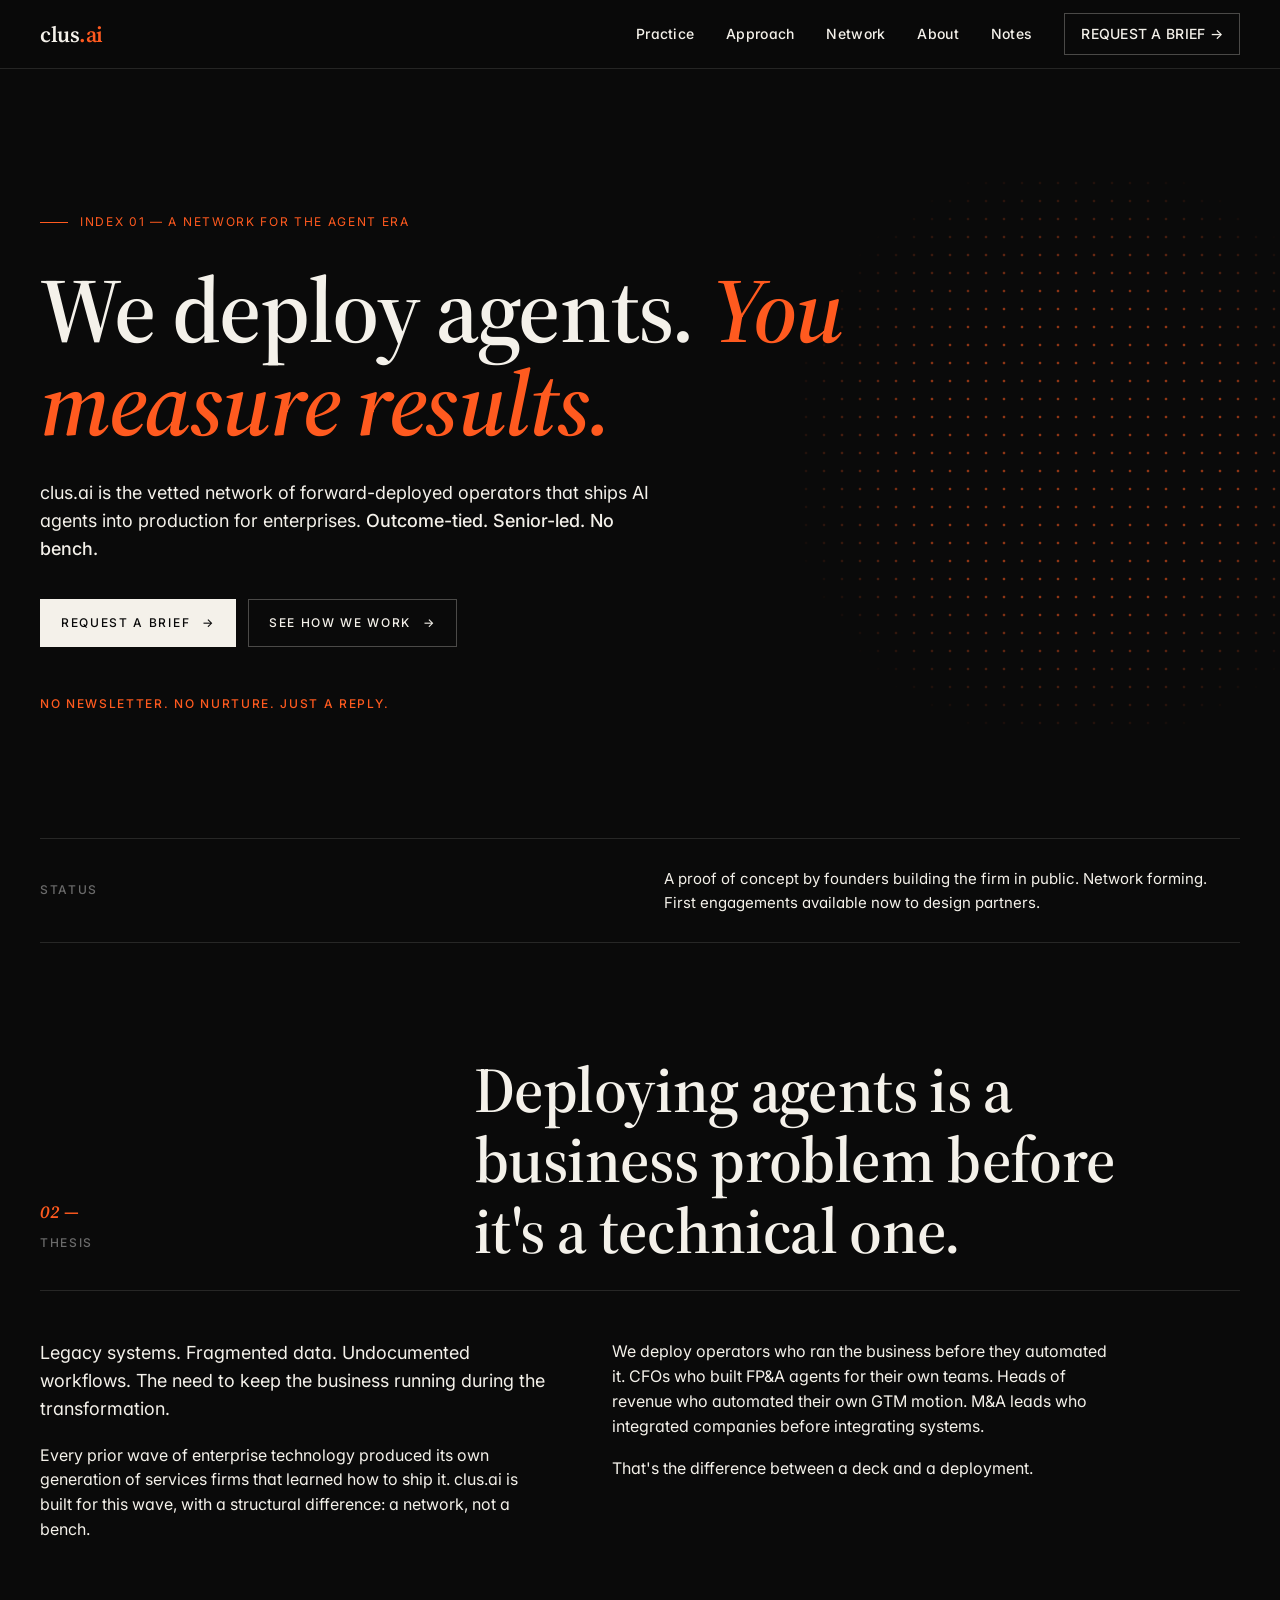
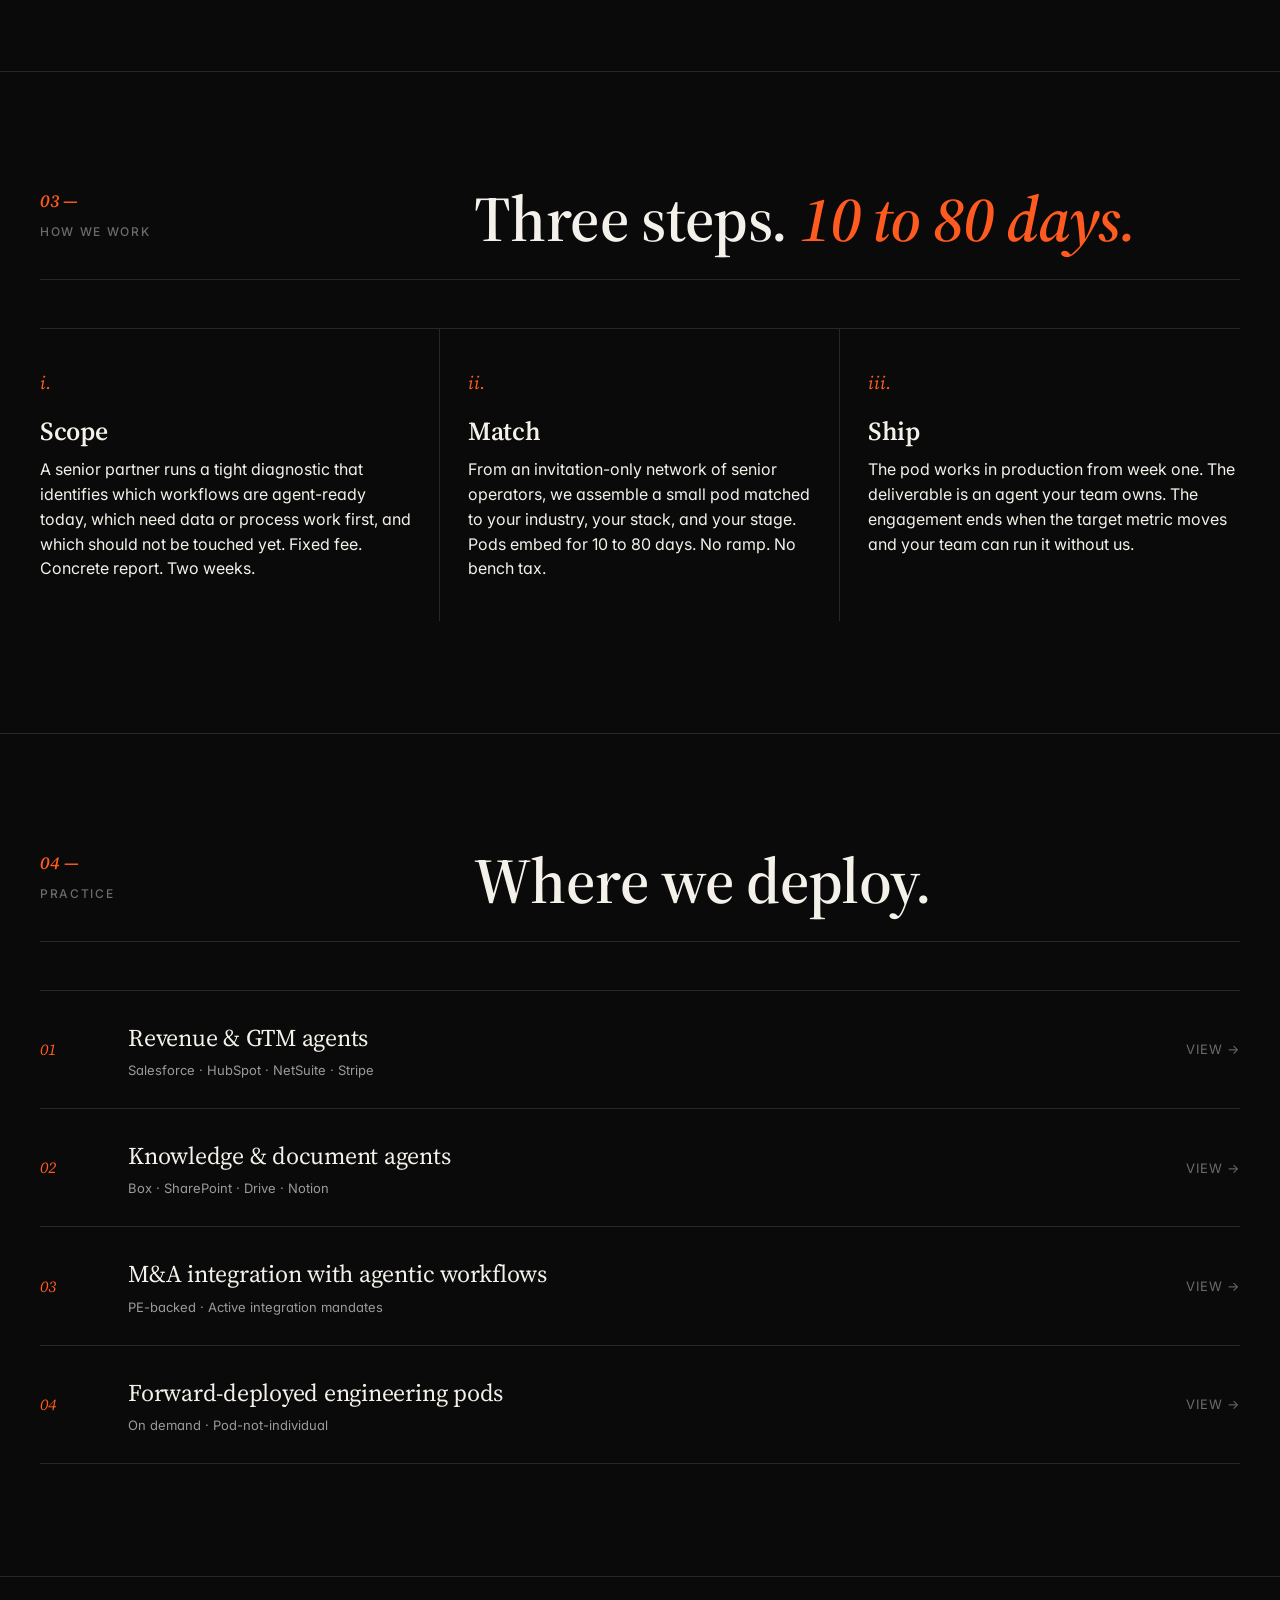
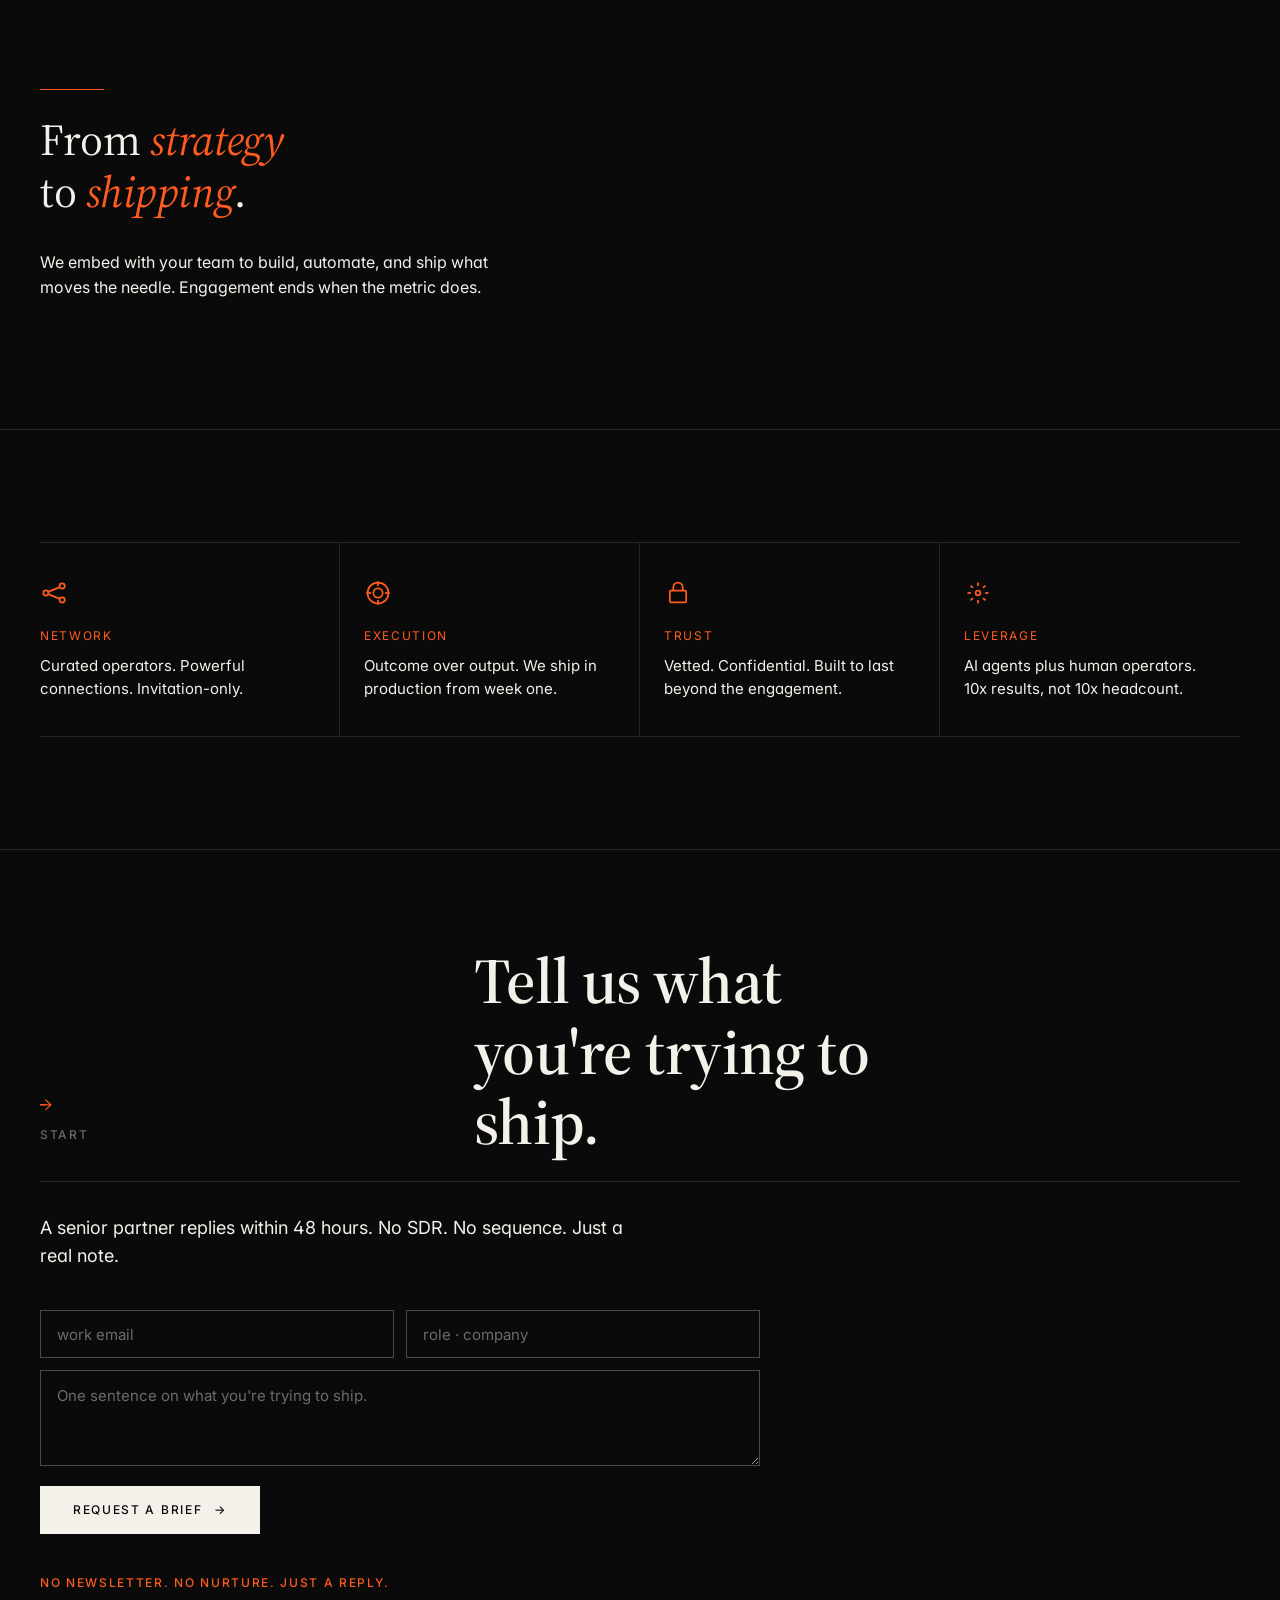
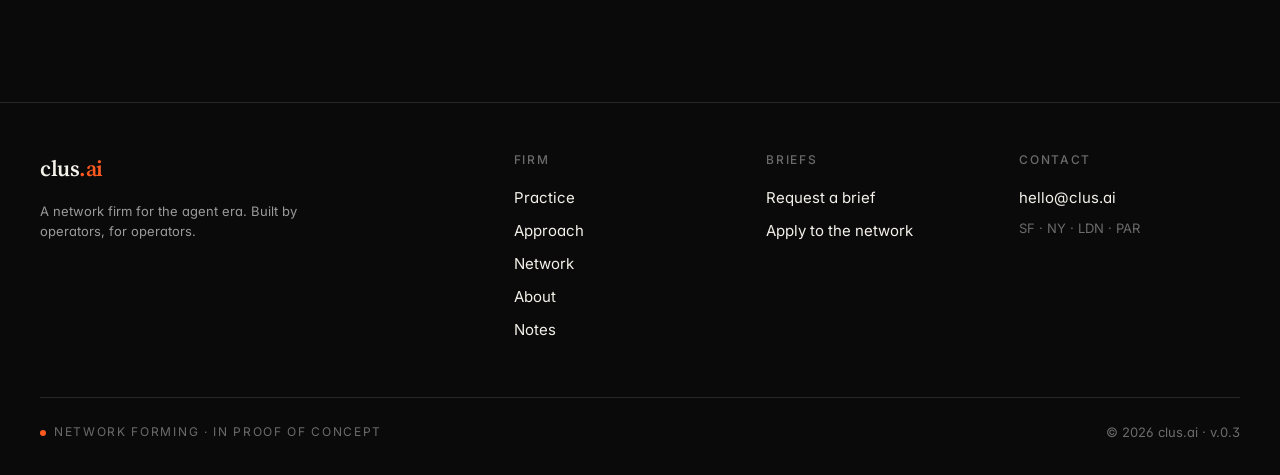
==== commit 983a433b: "Add files via upload" ====
--- a/index.html
+++ b/index.html
@@ -1,1836 +1,375 @@
 <!DOCTYPE html>
 <html lang="en">
 <head>
-<meta charset="UTF-8" />
-<meta name="viewport" content="width=device-width, initial-scale=1.0" />
-
-<!-- Primary -->
-<title>clus.ai — Where enterprises actually deploy agents</title>
-<meta name="description" content="A vetted network of forward-deployed engineers, paired with the senior team enterprises actually need to ship agents into production." />
-<meta name="author" content="clus.ai" />
-<link rel="canonical" href="https://clus.ai/" />
-
-<!-- Theme -->
-<meta name="theme-color" content="#0a0a08" />
-<meta name="color-scheme" content="dark" />
-
-<!-- Favicon (inline SVG, no external file needed) -->
-<link rel="icon" type="image/svg+xml" href="data:image/svg+xml,%3Csvg xmlns='http://www.w3.org/2000/svg' viewBox='0 0 100 100'%3E%3Crect width='100' height='100' rx='18' fill='%230a0a08'/%3E%3Ctext x='50' y='72' text-anchor='middle' font-family='Georgia,serif' font-size='62' font-weight='500' fill='%23f5f1e8'%3Ec%3C/text%3E%3Ccircle cx='75' cy='72' r='5' fill='%23ff5722'/%3E%3C/svg%3E" />
-
-<!-- OpenGraph (LinkedIn, iMessage, Slack, Discord, etc.) -->
-<meta property="og:type" content="website" />
-<meta property="og:site_name" content="clus.ai" />
-<meta property="og:url" content="https://clus.ai/" />
-<meta property="og:title" content="clus.ai — Where enterprises actually deploy agents" />
-<meta property="og:description" content="A vetted network of forward-deployed engineers, paired with the senior team enterprises actually need to ship agents into production." />
-<meta property="og:image" content="https://clus.ai/og-image.png" />
-<meta property="og:image:width" content="1200" />
-<meta property="og:image:height" content="630" />
-<meta property="og:image:alt" content="clus.ai — Where enterprises actually deploy agents." />
-<meta property="og:locale" content="en_US" />
-
-<!-- Twitter / X -->
-<meta name="twitter:card" content="summary_large_image" />
-<meta name="twitter:url" content="https://clus.ai/" />
-<meta name="twitter:title" content="clus.ai — Where enterprises actually deploy agents" />
-<meta name="twitter:description" content="A vetted network of forward-deployed engineers, paired with the senior team enterprises actually need to ship agents into production." />
-<meta name="twitter:image" content="https://clus.ai/og-image.png" />
-<meta name="twitter:image:alt" content="clus.ai — Where enterprises actually deploy agents." />
-
-<!-- Structured data for AI crawlers and search engines -->
+<meta charset="UTF-8">
+<meta name="viewport" content="width=device-width, initial-scale=1.0">
+
+<title>clus.ai — A network firm for the agent era</title>
+<meta name="description" content="A vetted network of forward-deployed operators that ships AI agents into production. Outcome-tied. Senior-led. No bench. Embedded 10 to 80 days.">
+
+<link rel="canonical" href="https://clus.ai/">
+
+<!-- Open Graph -->
+<meta property="og:type" content="website">
+<meta property="og:url" content="https://clus.ai/">
+<meta property="og:title" content="clus.ai — A network firm for the agent era">
+<meta property="og:description" content="A vetted network of forward-deployed operators that ships AI agents into production. Outcome-tied. Senior-led. Embedded 10 to 80 days.">
+<meta property="og:image" content="https://clus.ai/assets/og.png">
+
+<!-- Twitter -->
+<meta name="twitter:card" content="summary_large_image">
+<meta name="twitter:title" content="clus.ai — A network firm for the agent era">
+<meta name="twitter:description" content="We deploy agents. You measure results.">
+<meta name="twitter:image" content="https://clus.ai/assets/og.png">
+
+<!-- Favicons -->
+<link rel="icon" type="image/svg+xml" href="/assets/favicon.svg">
+<link rel="icon" type="image/png" sizes="32x32" href="/assets/favicon-32.png">
+<link rel="icon" type="image/png" sizes="16x16" href="/assets/favicon-16.png">
+<link rel="apple-touch-icon" sizes="180x180" href="/assets/apple-touch-icon.png">
+<link rel="manifest" href="/site.webmanifest">
+
+<!-- Fonts -->
+<link rel="preconnect" href="https://fonts.googleapis.com">
+<link rel="preconnect" href="https://fonts.gstatic.com" crossorigin>
+<link href="https://fonts.googleapis.com/css2?family=Inter:wght@400;500;600&family=Source+Serif+4:ital,wght@0,400;0,600;1,600&display=swap" rel="stylesheet">
+
+<link rel="stylesheet" href="/assets/styles.css">
+
+<!-- Schema.org -->
 <script type="application/ld+json">
 {
   "@context": "https://schema.org",
-  "@graph": [
-    {
-      "@type": "Organization",
-      "@id": "https://clus.ai/#organization",
-      "name": "clus.ai",
-      "url": "https://clus.ai/",
-      "logo": "https://clus.ai/og-image.png",
-      "description": "A network firm for the agent era. Vetted forward-deployed engineers and AI-native operators paired with a senior team that helps enterprises deploy AI agents into production.",
-      "foundingDate": "2026",
-      "areaServed": ["United States", "United Kingdom", "France"],
-      "knowsAbout": [
-        "AI agent deployment",
-        "Forward-deployed engineering",
-        "Enterprise AI implementation",
-        "M&A integration",
-        "Revenue operations",
-        "Knowledge management agents",
-        "Change management for AI"
-      ],
-      "slogan": "Where enterprises actually deploy agents.",
-      "email": "hello@clus.ai"
-    },
-    {
-      "@type": "WebSite",
-      "@id": "https://clus.ai/#website",
-      "url": "https://clus.ai/",
-      "name": "clus.ai",
-      "description": "A vetted network of forward-deployed engineers, paired with the senior team enterprises actually need to ship agents into production.",
-      "publisher": { "@id": "https://clus.ai/#organization" },
-      "inLanguage": "en-US"
-    },
-    {
-      "@type": "Service",
-      "name": "Revenue and GTM agents",
-      "provider": { "@id": "https://clus.ai/#organization" },
-      "description": "Deployment of AI agents for quote-to-cash, pipeline intelligence, and account research across Salesforce, HubSpot, NetSuite, and Stripe.",
-      "serviceType": "AI agent deployment"
-    },
-    {
-      "@type": "Service",
-      "name": "Knowledge and document agents",
-      "provider": { "@id": "https://clus.ai/#organization" },
-      "description": "Building AI agents that work with unstructured enterprise data: contracts, SOPs, research, and support libraries across Box, SharePoint, Drive, and Notion.",
-      "serviceType": "AI agent deployment"
-    },
-    {
-      "@type": "Service",
-      "name": "M&A integration",
-      "provider": { "@id": "https://clus.ai/#organization" },
-      "description": "Systems mapping, data migration, and GTM rationalization for enterprise mergers and acquisitions, accelerated by agentic workflows.",
-      "serviceType": "Enterprise consulting"
-    },
-    {
-      "@type": "Service",
-      "name": "Forward-deployed engineering pods",
-      "provider": { "@id": "https://clus.ai/#organization" },
-      "description": "On-demand 3 to 8 person pods of vetted operators embedded for 90 to 180 days to deploy agents alongside the client team.",
-      "serviceType": "Forward-deployed engineering"
-    },
-    {
-      "@type": "Service",
-      "name": "Operator placement",
-      "provider": { "@id": "https://clus.ai/#organization" },
-      "description": "Retained search for full-time AI-native talent including forward-deployed engineers, agent product leads, and revenue operations architects.",
-      "serviceType": "Executive search"
-    },
-    {
-      "@type": "FAQPage",
-      "mainEntity": [
-        {
-          "@type": "Question",
-          "name": "What is clus.ai?",
-          "acceptedAnswer": {
-            "@type": "Answer",
-            "text": "clus.ai is a network firm for the agent era. It pairs vetted forward-deployed engineers and AI-native operators with a senior team that helps enterprises deploy AI agents into production. It is a hybrid of a curated operator network and a boutique services firm."
-          }
-        },
-        {
-          "@type": "Question",
-          "name": "Who does clus.ai work with?",
-          "acceptedAnswer": {
-            "@type": "Answer",
-            "text": "Two primary buyer types. First, CIOs and COOs at scaling enterprises with $200M to $5B in revenue, often PE-backed or actively engaged in M&A. Second, founders building agent-native companies at Series A through C stage."
-          }
-        },
-        {
-          "@type": "Question",
-          "name": "How does clus.ai engage with clients?",
-          "acceptedAnswer": {
-            "@type": "Answer",
-            "text": "Three steps. First, a senior partner runs a two-week diagnostic to scope the workflow. Second, clus.ai matches a 3 to 8 person pod from its operator network based on stack, industry, and stage. Third, the pod ships the agent in production within 90 to 180 days, with full handoff to the client team."
-          }
-        },
-        {
-          "@type": "Question",
-          "name": "How is clus.ai different from a traditional consultancy?",
-          "acceptedAnswer": {
-            "@type": "Answer",
-            "text": "clus.ai is a network firm, not a services firm. Operators are independent vetted professionals, not full-time employees, which keeps engagement costs lower and prevents bench-warming. Engagements are scoped to outcomes and priced like product work, not hourly. The senior team provides matching and oversight; the network provides delivery."
-          }
-        },
-        {
-          "@type": "Question",
-          "name": "Who can join the clus.ai operator network?",
-          "acceptedAnswer": {
-            "@type": "Answer",
-            "text": "The network is invitation-based. clus.ai invites operators who have shipped AI agents into production at enterprise scale. Applicants submit a short profile including their strongest domain and one specific agent they have shipped. The network reviews applications weekly and replies within seven days."
-          }
-        }
-      ]
-    }
-  ]
+  "@type": "ProfessionalService",
+  "name": "clus.ai",
+  "description": "A network firm for the agent era. clus.ai pairs vetted forward-deployed operators with a senior team to ship AI agents into production at enterprises.",
+  "url": "https://clus.ai",
+  "email": "hello@clus.ai",
+  "areaServed": ["San Francisco", "New York", "London", "Paris"],
+  "slogan": "We deploy agents. You measure results.",
+  "knowsAbout": ["AI agents", "Forward-deployed engineering", "Enterprise AI deployment", "Agentic workflows", "M&A integration"]
 }
 </script>
-
-<link rel="preconnect" href="https://fonts.googleapis.com">
-<link rel="preconnect" href="https://fonts.gstatic.com" crossorigin>
-<link href="https://fonts.googleapis.com/css2?family=Fraunces:ital,opsz,wght@0,9..144,300;0,9..144,400;0,9..144,500;0,9..144,600;0,9..144,700;0,9..144,900;1,9..144,400&family=JetBrains+Mono:wght@400;500;600&family=Inter+Tight:wght@400;500;600&display=swap" rel="stylesheet">
-
-<style>
-  :root {
-    --ink: #0a0a08;
-    --ink-2: #14140f;
-    --ink-3: #1c1c16;
-    --paper: #f5f1e8;
-    --paper-dim: #e8e2d3;
-    --rule: #2a2a22;
-    --rule-soft: #1f1f18;
-    --accent: #ff5722;
-    --accent-warm: #f4b860;
-    --muted: #6e6a5e;
-    --muted-2: #4a4640;
-  }
-
-  * { margin: 0; padding: 0; box-sizing: border-box; }
-
-  html { scroll-behavior: smooth; }
-
-  body {
-    background: var(--ink);
-    color: var(--paper);
-    font-family: 'Inter Tight', sans-serif;
-    font-size: 16px;
-    line-height: 1.5;
-    overflow-x: hidden;
-    -webkit-font-smoothing: antialiased;
-    background-image:
-      radial-gradient(ellipse 80% 50% at 50% -20%, rgba(255, 87, 34, 0.08), transparent 60%),
-      radial-gradient(ellipse 60% 40% at 80% 100%, rgba(244, 184, 96, 0.04), transparent 60%);
-  }
-
-  /* Grain overlay */
-  body::before {
-    content: '';
-    position: fixed;
-    top: 0; left: 0; right: 0; bottom: 0;
-    pointer-events: none;
-    z-index: 1;
-    opacity: 0.4;
-    mix-blend-mode: overlay;
-    background-image: url("data:image/svg+xml,%3Csvg viewBox='0 0 200 200' xmlns='http://www.w3.org/2000/svg'%3E%3Cfilter id='n'%3E%3CfeTurbulence type='fractalNoise' baseFrequency='0.9' numOctaves='3'/%3E%3C/filter%3E%3Crect width='100%25' height='100%25' filter='url(%23n)' opacity='0.5'/%3E%3C/svg%3E");
-  }
-
-  .container {
-    max-width: 1320px;
-    margin: 0 auto;
-    padding: 0 32px;
-    position: relative;
-    z-index: 2;
-  }
-
-  /* ============ NAV ============ */
-  nav {
-    position: fixed;
-    top: 0; left: 0; right: 0;
-    z-index: 100;
-    backdrop-filter: blur(20px) saturate(160%);
-    background: rgba(10, 10, 8, 0.7);
-    border-bottom: 1px solid var(--rule-soft);
-  }
-
-  .nav-inner {
-    display: flex;
-    justify-content: space-between;
-    align-items: center;
-    padding: 18px 32px;
-    max-width: 1320px;
-    margin: 0 auto;
-  }
-
-  .logo {
-    font-family: 'Fraunces', serif;
-    font-size: 24px;
-    font-weight: 600;
-    letter-spacing: -0.02em;
-    color: var(--paper);
-    text-decoration: none;
-    display: flex;
-    align-items: center;
-    gap: 2px;
-  }
-
-  .logo-dot {
-    color: var(--accent);
-    font-style: italic;
-  }
-
-  .nav-links {
-    display: flex;
-    gap: 36px;
-    align-items: center;
-    font-family: 'JetBrains Mono', monospace;
-    font-size: 12px;
-    text-transform: uppercase;
-    letter-spacing: 0.1em;
-  }
-
-  .nav-links a {
-    color: var(--muted);
-    text-decoration: none;
-    transition: color 0.2s;
-  }
-
-  .nav-links a:hover { color: var(--paper); }
-
-  .nav-cta {
-    padding: 9px 18px;
-    border: 1px solid var(--rule);
-    border-radius: 2px;
-    color: var(--paper) !important;
-    transition: all 0.2s;
-  }
-
-  .nav-cta:hover {
-    background: var(--paper);
-    color: var(--ink) !important;
-    border-color: var(--paper);
-  }
-
-  /* ============ STATUS BAR ============ */
-  .status-bar {
-    border-bottom: 1px solid var(--rule-soft);
-    padding: 8px 0;
-    font-family: 'JetBrains Mono', monospace;
-    font-size: 11px;
-    color: var(--muted);
-    margin-top: 65px;
-    overflow: hidden;
-  }
-
-  .status-inner {
-    display: flex;
-    justify-content: space-between;
-    align-items: center;
-    padding: 0 32px;
-    max-width: 1320px;
-    margin: 0 auto;
-    letter-spacing: 0.08em;
-    text-transform: uppercase;
-  }
-
-  .status-left { display: flex; gap: 24px; align-items: center; }
-
-  .pulse {
-    display: inline-block;
-    width: 6px; height: 6px;
-    background: var(--accent);
-    border-radius: 50%;
-    margin-right: 8px;
-    animation: pulse 2s infinite;
-    box-shadow: 0 0 8px var(--accent);
-  }
-
-  @keyframes pulse {
-    0%, 100% { opacity: 1; }
-    50% { opacity: 0.3; }
-  }
-
-  /* ============ HERO ============ */
-  .hero {
-    padding: 120px 0 100px;
-    position: relative;
-  }
-
-  .eyebrow {
-    font-family: 'JetBrains Mono', monospace;
-    font-size: 11px;
-    text-transform: uppercase;
-    letter-spacing: 0.2em;
-    color: var(--accent);
-    margin-bottom: 32px;
-    display: flex;
-    align-items: center;
-    gap: 12px;
-  }
-
-  .eyebrow::before {
-    content: '';
-    width: 32px;
-    height: 1px;
-    background: var(--accent);
-  }
-
-  h1.hero-title {
-    font-family: 'Fraunces', serif;
-    font-size: clamp(56px, 9vw, 128px);
-    font-weight: 400;
-    line-height: 0.95;
-    letter-spacing: -0.04em;
-    margin-bottom: 48px;
-    max-width: 1100px;
-  }
-
-  h1.hero-title em {
-    font-style: italic;
-    font-weight: 300;
-    color: var(--accent-warm);
-  }
-
-  h1.hero-title .strike {
-    position: relative;
-    display: inline-block;
-  }
-
-  h1.hero-title .strike::after {
-    content: '';
-    position: absolute;
-    top: 52%;
-    left: -2%;
-    right: -2%;
-    height: 4px;
-    background: var(--accent);
-    transform: rotate(-2deg);
-  }
-
-  .hero-grid {
-    display: grid;
-    grid-template-columns: 1.4fr 1fr;
-    gap: 80px;
-    align-items: end;
-    margin-top: 80px;
-  }
-
-  .hero-deck {
-    font-family: 'Fraunces', serif;
-    font-size: 22px;
-    line-height: 1.4;
-    color: var(--paper-dim);
-    font-weight: 300;
-    max-width: 560px;
-  }
-
-  .hero-deck strong {
-    color: var(--paper);
-    font-weight: 500;
-  }
-
-  .hero-actions {
-    display: flex;
-    flex-direction: column;
-    gap: 16px;
-  }
-
-  .btn {
-    display: inline-flex;
-    align-items: center;
-    justify-content: space-between;
-    padding: 18px 24px;
-    border-radius: 2px;
-    font-family: 'JetBrains Mono', monospace;
-    font-size: 12px;
-    text-transform: uppercase;
-    letter-spacing: 0.12em;
-    text-decoration: none;
-    transition: all 0.25s cubic-bezier(0.4, 0, 0.2, 1);
-    cursor: pointer;
-    border: none;
-  }
-
-  .btn-primary {
-    background: var(--paper);
-    color: var(--ink);
-    border: 1px solid var(--paper);
-  }
-
-  .btn-primary:hover {
-    background: var(--accent);
-    border-color: var(--accent);
-    color: var(--paper);
-  }
-
-  .btn-secondary {
-    background: transparent;
-    color: var(--paper);
-    border: 1px solid var(--rule);
-  }
-
-  .btn-secondary:hover {
-    border-color: var(--paper);
-  }
-
-  .btn .arrow { transition: transform 0.25s; }
-  .btn:hover .arrow { transform: translateX(4px); }
-
-  /* ============ MARQUEE / TICKER ============ */
-  .ticker {
-    border-top: 1px solid var(--rule-soft);
-    border-bottom: 1px solid var(--rule-soft);
-    padding: 18px 0;
-    overflow: hidden;
-    position: relative;
-    background: var(--ink-2);
-  }
-
-  .ticker-inner {
-    display: flex;
-    animation: scroll 60s linear infinite;
-    white-space: nowrap;
-    font-family: 'JetBrains Mono', monospace;
-    font-size: 12px;
-    color: var(--muted);
-    letter-spacing: 0.05em;
-  }
-
-  .ticker-item {
-    padding: 0 32px;
-    display: flex;
-    align-items: center;
-    gap: 8px;
-  }
-
-  .ticker-item .tag {
-    color: var(--accent-warm);
-    font-weight: 600;
-  }
-
-  .ticker-item .sep {
-    color: var(--rule);
-    margin: 0 4px;
-  }
-
-  @keyframes scroll {
-    from { transform: translateX(0); }
-    to { transform: translateX(-50%); }
-  }
-
-  /* ============ MANIFESTO ============ */
-  .manifesto {
-    padding: 140px 0 120px;
-    border-bottom: 1px solid var(--rule-soft);
-  }
-
-  .manifesto-grid {
-    display: grid;
-    grid-template-columns: 1fr 2fr;
-    gap: 80px;
-  }
-
-  .section-label {
-    font-family: 'JetBrains Mono', monospace;
-    font-size: 11px;
-    text-transform: uppercase;
-    letter-spacing: 0.2em;
-    color: var(--muted);
-    padding-top: 8px;
-  }
-
-  .section-label .num {
-    color: var(--accent);
-    margin-right: 12px;
-  }
-
-  .manifesto-text {
-    font-family: 'Fraunces', serif;
-    font-size: clamp(28px, 3vw, 42px);
-    line-height: 1.25;
-    font-weight: 300;
-    letter-spacing: -0.02em;
-  }
-
-  .manifesto-text strong {
-    font-weight: 500;
-    color: var(--paper);
-  }
-
-  .manifesto-text em {
-    font-style: italic;
-    color: var(--accent-warm);
-  }
-
-  .manifesto-text p + p {
-    margin-top: 32px;
-  }
-
-  .manifesto-attribution {
-    font-family: 'JetBrains Mono', monospace;
-    font-size: 11px;
-    color: var(--muted);
-    margin-top: 64px;
-    text-transform: uppercase;
-    letter-spacing: 0.15em;
-    padding-top: 32px;
-    border-top: 1px solid var(--rule-soft);
-    max-width: 600px;
-  }
-
-  /* ============ HOW IT WORKS ============ */
-  .how {
-    padding: 140px 0;
-    border-bottom: 1px solid var(--rule-soft);
-  }
-
-  .how-header {
-    margin-bottom: 80px;
-    max-width: 720px;
-  }
-
-  .how-header h2 {
-    font-family: 'Fraunces', serif;
-    font-size: clamp(40px, 5vw, 64px);
-    font-weight: 400;
-    line-height: 1;
-    letter-spacing: -0.03em;
-    margin-top: 24px;
-  }
-
-  .how-header h2 em {
-    font-style: italic;
-    color: var(--accent-warm);
-  }
-
-  .how-grid {
-    display: grid;
-    grid-template-columns: repeat(3, 1fr);
-    gap: 1px;
-    background: var(--rule-soft);
-    border: 1px solid var(--rule-soft);
-  }
-
-  .how-card {
-    background: var(--ink);
-    padding: 48px 40px;
-    position: relative;
-    transition: background 0.3s;
-  }
-
-  .how-card:hover {
-    background: var(--ink-2);
-  }
-
-  .how-num {
-    font-family: 'JetBrains Mono', monospace;
-    font-size: 11px;
-    color: var(--accent);
-    letter-spacing: 0.2em;
-    margin-bottom: 32px;
-    display: block;
-  }
-
-  .how-title {
-    font-family: 'Fraunces', serif;
-    font-size: 32px;
-    font-weight: 500;
-    line-height: 1.1;
-    letter-spacing: -0.02em;
-    margin-bottom: 20px;
-  }
-
-  .how-title em {
-    font-style: italic;
-    font-weight: 300;
-  }
-
-  .how-body {
-    color: var(--paper-dim);
-    font-size: 15px;
-    line-height: 1.6;
-  }
-
-  .how-detail {
-    margin-top: 32px;
-    padding-top: 24px;
-    border-top: 1px dashed var(--rule);
-    font-family: 'JetBrains Mono', monospace;
-    font-size: 11px;
-    text-transform: uppercase;
-    letter-spacing: 0.1em;
-    color: var(--muted);
-    display: flex;
-    flex-direction: column;
-    gap: 8px;
-  }
-
-  .how-detail span::before {
-    content: '→';
-    color: var(--accent-warm);
-    margin-right: 10px;
-  }
-
-  /* ============ SERVICES ============ */
-  .services {
-    padding: 140px 0;
-    border-bottom: 1px solid var(--rule-soft);
-  }
-
-  .services-header {
-    display: grid;
-    grid-template-columns: 1fr 2fr;
-    gap: 80px;
-    margin-bottom: 80px;
-    align-items: end;
-  }
-
-  .services-header h2 {
-    font-family: 'Fraunces', serif;
-    font-size: clamp(40px, 5vw, 64px);
-    font-weight: 400;
-    line-height: 1;
-    letter-spacing: -0.03em;
-    margin-top: 24px;
-  }
-
-  .services-header h2 em {
-    font-style: italic;
-    color: var(--accent-warm);
-  }
-
-  .services-list {
-    border-top: 1px solid var(--rule);
-  }
-
-  .service-row {
-    display: grid;
-    grid-template-columns: 80px 1fr 1.5fr 200px;
-    gap: 40px;
-    padding: 36px 0;
-    border-bottom: 1px solid var(--rule-soft);
-    align-items: start;
-    transition: padding 0.3s;
-    cursor: pointer;
-  }
-
-  .service-row:hover {
-    padding-left: 16px;
-  }
-
-  .service-row:hover .service-name {
-    color: var(--accent-warm);
-  }
-
-  .service-num {
-    font-family: 'JetBrains Mono', monospace;
-    font-size: 12px;
-    color: var(--muted);
-    letter-spacing: 0.1em;
-  }
-
-  .service-name {
-    font-family: 'Fraunces', serif;
-    font-size: 28px;
-    font-weight: 400;
-    line-height: 1.1;
-    letter-spacing: -0.02em;
-    transition: color 0.3s;
-  }
-
-  .service-desc {
-    font-size: 15px;
-    color: var(--paper-dim);
-    line-height: 1.55;
-  }
-
-  .service-meta {
-    font-family: 'JetBrains Mono', monospace;
-    font-size: 10px;
-    text-transform: uppercase;
-    letter-spacing: 0.12em;
-    color: var(--muted);
-    text-align: right;
-    line-height: 1.7;
-  }
-
-  .service-meta .pill {
-    display: inline-block;
-    padding: 4px 8px;
-    border: 1px solid var(--rule);
-    border-radius: 2px;
-    margin-bottom: 6px;
-  }
-
-  /* ============ PROOF ============ */
-  .proof {
-    padding: 140px 0;
-    background: var(--ink-2);
-    border-bottom: 1px solid var(--rule-soft);
-  }
-
-  .proof-grid {
-    display: grid;
-    grid-template-columns: repeat(4, 1fr);
-    gap: 40px;
-  }
-
-  .stat {
-    border-left: 2px solid var(--accent);
-    padding-left: 24px;
-  }
-
-  .stat-num {
-    font-family: 'Fraunces', serif;
-    font-size: 72px;
-    font-weight: 400;
-    letter-spacing: -0.04em;
-    line-height: 1;
-    color: var(--paper);
-  }
-
-  .stat-num em {
-    font-style: italic;
-    color: var(--accent-warm);
-    font-size: 0.6em;
-  }
-
-  .stat-label {
-    font-family: 'JetBrains Mono', monospace;
-    font-size: 11px;
-    text-transform: uppercase;
-    letter-spacing: 0.12em;
-    color: var(--muted);
-    margin-top: 16px;
-    line-height: 1.5;
-  }
-
-  /* ============ WHO ============ */
-  .who {
-    padding: 140px 0;
-    border-bottom: 1px solid var(--rule-soft);
-  }
-
-  .who-grid {
-    display: grid;
-    grid-template-columns: 1fr 1fr;
-    gap: 80px;
-  }
-
-  .who-block {
-    border: 1px solid var(--rule-soft);
-    padding: 48px;
-    background: var(--ink-2);
-    transition: all 0.3s;
-  }
-
-  .who-block:hover {
-    border-color: var(--accent);
-    transform: translateY(-2px);
-  }
-
-  .who-tag {
-    font-family: 'JetBrains Mono', monospace;
-    font-size: 11px;
-    text-transform: uppercase;
-    letter-spacing: 0.15em;
-    color: var(--accent);
-    margin-bottom: 24px;
-    display: inline-block;
-    padding: 6px 12px;
-    border: 1px solid var(--accent);
-    border-radius: 2px;
-  }
-
-  .who-title {
-    font-family: 'Fraunces', serif;
-    font-size: 36px;
-    font-weight: 400;
-    line-height: 1.15;
-    letter-spacing: -0.02em;
-    margin-bottom: 24px;
-  }
-
-  .who-title em {
-    font-style: italic;
-    color: var(--accent-warm);
-  }
-
-  .who-body {
-    color: var(--paper-dim);
-    font-size: 16px;
-    line-height: 1.6;
-    margin-bottom: 32px;
-  }
-
-  .who-list {
-    list-style: none;
-    padding-top: 24px;
-    border-top: 1px solid var(--rule-soft);
-  }
-
-  .who-list li {
-    padding: 10px 0;
-    font-size: 14px;
-    color: var(--paper-dim);
-    display: flex;
-    align-items: center;
-    gap: 14px;
-    font-family: 'JetBrains Mono', monospace;
-    font-size: 12px;
-    text-transform: uppercase;
-    letter-spacing: 0.08em;
-  }
-
-  .who-list li::before {
-    content: '';
-    width: 4px;
-    height: 4px;
-    background: var(--accent);
-    border-radius: 50%;
-    flex-shrink: 0;
-  }
-
-  /* ============ CTA ============ */
-  .cta {
-    padding: 160px 0;
-    text-align: center;
-    position: relative;
-    overflow: hidden;
-  }
-
-  .cta::before {
-    content: '';
-    position: absolute;
-    top: 50%;
-    left: 50%;
-    transform: translate(-50%, -50%);
-    width: 800px;
-    height: 800px;
-    background: radial-gradient(circle, rgba(255, 87, 34, 0.12), transparent 70%);
-    z-index: -1;
-  }
-
-  .cta h2 {
-    font-family: 'Fraunces', serif;
-    font-size: clamp(56px, 8vw, 112px);
-    font-weight: 400;
-    line-height: 0.95;
-    letter-spacing: -0.04em;
-    margin-bottom: 40px;
-    max-width: 1100px;
-    margin-left: auto;
-    margin-right: auto;
-  }
-
-  .cta h2 em {
-    font-style: italic;
-    color: var(--accent-warm);
-  }
-
-  .cta-deck {
-    font-family: 'Fraunces', serif;
-    font-size: 22px;
-    color: var(--paper-dim);
-    font-weight: 300;
-    max-width: 600px;
-    margin: 0 auto 56px;
-    line-height: 1.5;
-  }
-
-  .form-brief {
-    max-width: 600px;
-    margin: 0 auto;
-    display: flex;
-    flex-direction: column;
-    gap: 12px;
-  }
-
-  .brief-row {
-    display: grid;
-    grid-template-columns: 1fr 1fr;
-    gap: 12px;
-  }
-
-  .form-brief input,
-  .form-brief textarea {
-    background: transparent;
-    border: 1px solid var(--rule);
-    color: var(--paper);
-    padding: 18px 20px;
-    font-family: 'JetBrains Mono', monospace;
-    font-size: 13px;
-    border-radius: 2px;
-    outline: none;
-    transition: border-color 0.2s;
-    width: 100%;
-  }
-
-  .form-brief textarea {
-    resize: vertical;
-    min-height: 60px;
-    font-family: 'Inter Tight', sans-serif;
-    font-size: 15px;
-    line-height: 1.5;
-  }
-
-  .form-brief input:focus,
-  .form-brief textarea:focus {
-    border-color: var(--accent);
-  }
-
-  .form-brief input::placeholder,
-  .form-brief textarea::placeholder {
-    color: var(--muted);
-    text-transform: uppercase;
-    letter-spacing: 0.1em;
-    font-size: 11px;
-  }
-
-  .form-brief textarea::placeholder {
-    text-transform: none;
-    letter-spacing: 0;
-    font-size: 13px;
-  }
-
-  .form-brief button {
-    align-self: center;
-    margin-top: 8px;
-    min-width: 280px;
-  }
-
-  /* Form states (shared) */
-  .form-error {
-    margin-top: 16px;
-    padding: 12px 16px;
-    border: 1px solid #c44;
-    background: rgba(196, 68, 68, 0.08);
-    color: #ff8888;
-    font-family: 'JetBrains Mono', monospace;
-    font-size: 11px;
-    text-transform: uppercase;
-    letter-spacing: 0.1em;
-    border-radius: 2px;
-    text-align: center;
-  }
-
-  .form-submitting .btn-label::after {
-    content: ' ...';
-  }
-
-  .form-submitting button {
-    opacity: 0.5;
-    pointer-events: none;
-  }
-
-  /* Centered success state for brief form */
-  .brief-success {
-    max-width: 600px;
-    margin: 0 auto;
-    text-align: center;
-    padding: 48px 24px;
-    border: 1px solid var(--rule);
-    border-radius: 2px;
-    background: var(--ink-2);
-  }
-
-  .brief-success .success-mark {
-    width: 56px;
-    height: 56px;
-    border: 1px solid var(--accent);
-    color: var(--accent);
-    border-radius: 50%;
-    display: flex;
-    align-items: center;
-    justify-content: center;
-    font-size: 24px;
-    margin: 0 auto 24px;
-  }
-
-  .brief-success h4 {
-    font-family: 'Fraunces', serif;
-    font-size: 28px;
-    font-weight: 500;
-    margin-bottom: 12px;
-    letter-spacing: -0.02em;
-  }
-
-  .brief-success p {
-    color: var(--paper-dim);
-    font-size: 15px;
-    line-height: 1.6;
-    max-width: 380px;
-    margin: 0 auto;
-  }
-
-  .cta-fine {
-    margin-top: 32px;
-    font-family: 'JetBrains Mono', monospace;
-    font-size: 11px;
-    color: var(--muted);
-    text-transform: uppercase;
-    letter-spacing: 0.15em;
-  }
-
-  /* ============ FOOTER ============ */
-  footer {
-    padding: 80px 0 40px;
-    border-top: 1px solid var(--rule-soft);
-    background: var(--ink-2);
-  }
-
-  .footer-grid {
-    display: grid;
-    grid-template-columns: 2fr 1fr 1fr 1fr;
-    gap: 80px;
-    margin-bottom: 80px;
-  }
-
-  .footer-mark {
-    font-family: 'Fraunces', serif;
-    font-size: 64px;
-    font-weight: 300;
-    letter-spacing: -0.03em;
-    line-height: 0.95;
-    margin-bottom: 24px;
-  }
-
-  .footer-mark em {
-    font-style: italic;
-    color: var(--accent);
-  }
-
-  .footer-tag {
-    color: var(--muted);
-    font-family: 'JetBrains Mono', monospace;
-    font-size: 12px;
-    text-transform: uppercase;
-    letter-spacing: 0.12em;
-    max-width: 280px;
-    line-height: 1.6;
-  }
-
-  .footer-col h4 {
-    font-family: 'JetBrains Mono', monospace;
-    font-size: 11px;
-    text-transform: uppercase;
-    letter-spacing: 0.18em;
-    color: var(--accent);
-    margin-bottom: 24px;
-  }
-
-  .footer-col ul {
-    list-style: none;
-  }
-
-  .footer-col li {
-    margin-bottom: 12px;
-  }
-
-  .footer-col a {
-    color: var(--paper-dim);
-    text-decoration: none;
-    font-size: 14px;
-    transition: color 0.2s;
-  }
-
-  .footer-col a:hover { color: var(--accent-warm); }
-
-  .footer-base {
-    border-top: 1px solid var(--rule-soft);
-    padding-top: 32px;
-    display: flex;
-    justify-content: space-between;
-    font-family: 'JetBrains Mono', monospace;
-    font-size: 11px;
-    color: var(--muted);
-    text-transform: uppercase;
-    letter-spacing: 0.12em;
-  }
-
-  /* ============ ANIMATIONS ============ */
-  .reveal {
-    opacity: 0;
-    transform: translateY(30px);
-    animation: reveal 1s cubic-bezier(0.2, 0.7, 0.2, 1) forwards;
-  }
-
-  @keyframes reveal {
-    to { opacity: 1; transform: translateY(0); }
-  }
-
-  .delay-1 { animation-delay: 0.1s; }
-  .delay-2 { animation-delay: 0.25s; }
-  .delay-3 { animation-delay: 0.4s; }
-  .delay-4 { animation-delay: 0.55s; }
-
-  /* ============ OPERATORS ============ */
-  .operators {
-    padding: 140px 0;
-    border-bottom: 1px solid var(--rule-soft);
-    background: var(--ink-2);
-    position: relative;
-  }
-
-  .operators::before {
-    content: '';
-    position: absolute;
-    top: 0; left: 0; right: 0;
-    height: 1px;
-    background: linear-gradient(90deg, transparent, var(--accent), transparent);
-    opacity: 0.4;
-  }
-
-  .operators-grid {
-    display: grid;
-    grid-template-columns: 1fr 1fr;
-    gap: 80px;
-    align-items: start;
-  }
-
-  .operators-lede {
-    font-family: 'Fraunces', serif;
-    font-size: clamp(28px, 2.6vw, 36px);
-    font-weight: 400;
-    line-height: 1.25;
-    letter-spacing: -0.02em;
-    margin-bottom: 32px;
-    color: var(--paper);
-  }
-
-  .operators-body {
-    color: var(--paper-dim);
-    font-size: 16px;
-    line-height: 1.6;
-    margin-bottom: 48px;
-    max-width: 480px;
-  }
-
-  .operators-perks {
-    list-style: none;
-    border-top: 1px solid var(--rule);
-  }
-
-  .operators-perks li {
-    padding: 24px 0;
-    border-bottom: 1px solid var(--rule-soft);
-    display: grid;
-    grid-template-columns: 56px 1fr;
-    gap: 16px;
-    align-items: start;
-    font-size: 15px;
-    line-height: 1.55;
-    color: var(--paper-dim);
-  }
-
-  .operators-perks li strong {
-    color: var(--paper);
-    font-weight: 500;
-  }
-
-  .perk-num {
-    font-family: 'JetBrains Mono', monospace;
-    font-size: 11px;
-    color: var(--accent);
-    letter-spacing: 0.15em;
-    padding-top: 4px;
-  }
-
-  /* Form */
-  .operators-form-wrap {
-    position: sticky;
-    top: 100px;
-  }
-
-  .operators-form {
-    background: var(--ink);
-    border: 1px solid var(--rule);
-    padding: 40px;
-    border-radius: 2px;
-  }
-
-  .form-tag {
-    font-family: 'JetBrains Mono', monospace;
-    font-size: 11px;
-    color: var(--accent-warm);
-    letter-spacing: 0.15em;
-    text-transform: uppercase;
-    margin-bottom: 32px;
-    padding-bottom: 16px;
-    border-bottom: 1px dashed var(--rule);
-  }
-
-  .operators-form label {
-    display: block;
-    margin-bottom: 20px;
-  }
-
-  .operators-form label span {
-    display: block;
-    font-family: 'JetBrains Mono', monospace;
-    font-size: 10px;
-    text-transform: uppercase;
-    letter-spacing: 0.15em;
-    color: var(--muted);
-    margin-bottom: 8px;
-  }
-
-  .operators-form input,
-  .operators-form select,
-  .operators-form textarea {
-    width: 100%;
-    background: var(--ink-2);
-    border: 1px solid var(--rule);
-    color: var(--paper);
-    padding: 14px 16px;
-    font-family: 'Inter Tight', sans-serif;
-    font-size: 14px;
-    border-radius: 2px;
-    outline: none;
-    transition: border-color 0.2s;
-    font-family: 'JetBrains Mono', monospace;
-  }
-
-  .operators-form input:focus,
-  .operators-form select:focus,
-  .operators-form textarea:focus {
-    border-color: var(--accent);
-  }
-
-  .operators-form textarea {
-    resize: vertical;
-    min-height: 80px;
-    font-family: 'Inter Tight', sans-serif;
-    line-height: 1.5;
-  }
-
-  .operators-form select {
-    appearance: none;
-    cursor: pointer;
-    background-image: url("data:image/svg+xml,%3Csvg width='10' height='6' viewBox='0 0 10 6' xmlns='http://www.w3.org/2000/svg'%3E%3Cpath d='M1 1l4 4 4-4' stroke='%23f4b860' stroke-width='1.5' fill='none'/%3E%3C/svg%3E");
-    background-repeat: no-repeat;
-    background-position: right 16px center;
-    padding-right: 40px;
-  }
-
-  .form-fine {
-    margin-top: 16px;
-    font-family: 'JetBrains Mono', monospace;
-    font-size: 10px;
-    color: var(--muted);
-    text-transform: uppercase;
-    letter-spacing: 0.12em;
-    text-align: center;
-  }
-
-  .form-success {
-    text-align: center;
-    padding: 40px 16px;
-  }
-
-  .success-mark {
-    width: 56px;
-    height: 56px;
-    border: 1px solid var(--accent);
-    color: var(--accent);
-    border-radius: 50%;
-    display: flex;
-    align-items: center;
-    justify-content: center;
-    font-size: 24px;
-    margin: 0 auto 24px;
-  }
-
-  .form-success h4 {
-    font-family: 'Fraunces', serif;
-    font-size: 24px;
-    font-weight: 500;
-    margin-bottom: 12px;
-    letter-spacing: -0.02em;
-  }
-
-  .form-success p {
-    color: var(--paper-dim);
-    font-size: 14px;
-    line-height: 1.6;
-    max-width: 320px;
-    margin: 0 auto;
-  }
-
-  /* ============ RESPONSIVE ============ */
-  @media (max-width: 900px) {
-    .container { padding: 0 20px; }
-    .nav-inner { padding: 14px 20px; }
-    .nav-links { gap: 18px; font-size: 11px; }
-    .nav-links a:not(.nav-cta) { display: none; }
-    .status-inner { padding: 0 20px; font-size: 10px; }
-    .status-left .status-item:nth-child(n+2) { display: none; }
-
-    .hero { padding: 60px 0 60px; }
-    .hero-grid { grid-template-columns: 1fr; gap: 40px; }
-
-    .manifesto, .how, .services, .proof, .who, .cta { padding: 80px 0; }
-    .manifesto-grid, .services-header, .who-grid { grid-template-columns: 1fr; gap: 32px; }
-
-    .how-grid, .proof-grid { grid-template-columns: 1fr; }
-    .how-card { padding: 32px 24px; }
-
-    .service-row {
-      grid-template-columns: 1fr;
-      gap: 12px;
-      padding: 28px 0;
-    }
-    .service-meta { text-align: left; }
-
-    .footer-grid { grid-template-columns: 1fr; gap: 40px; }
-    .footer-base { flex-direction: column; gap: 12px; }
-
-    .form-brief button { min-width: 0; width: 100%; }
-    .brief-row { grid-template-columns: 1fr; }
-
-    .who-block { padding: 32px 24px; }
-
-    .operators { padding: 80px 0; }
-    .operators-grid { grid-template-columns: 1fr; gap: 48px; }
-    .operators-form-wrap { position: static; }
-    .operators-form { padding: 28px 20px; }
-    .operators-perks li { grid-template-columns: 1fr; gap: 8px; }
-  }
-</style>
 </head>
 <body>
 
-<nav>
-  <div class="nav-inner">
-    <a href="#" class="logo">clus<span class="logo-dot">.ai</span></a>
-    <div class="nav-links">
-      <a href="#manifesto">Thesis</a>
-      <a href="#how">How it works</a>
-      <a href="#services">Services</a>
-      <a href="#who">For whom</a>
-      <a href="#operators">Operators</a>
-      <a href="#contact" class="nav-cta">Start a brief →</a>
-    </div>
+<header class="site-header">
+  <div class="shell site-header__inner">
+    <a href="/" class="logo">clus<span class="dot">.ai</span></a>
+    <nav class="nav">
+      <a href="/practice/" class="nav__link">Practice</a>
+      <a href="/approach/" class="nav__link">Approach</a>
+      <a href="/network/" class="nav__link">Network</a>
+      <a href="/about/" class="nav__link">About</a>
+      <a href="/notes/" class="nav__link">Notes</a>
+      <a href="/#contact" class="nav__cta">Request a brief →</a>
+    </nav>
   </div>
-</nav>
-
-<div class="status-bar">
-  <div class="status-inner">
-    <div class="status-left">
-      <span class="status-item"><span class="pulse"></span>Network online</span>
-      <span class="status-item">Operators: 247 vetted</span>
-      <span class="status-item">Active deployments: 38</span>
-    </div>
-    <div class="status-right">
-      <span>SF · NY · LDN · PAR</span>
-    </div>
-  </div>
-</div>
-
-<!-- HERO -->
-<section class="hero">
-  <div class="container">
-    <div class="eyebrow reveal">Index 01 — A network for the agent era</div>
-    <h1 class="hero-title reveal delay-1">
-      Where enterprises<br>
-      <em>actually</em> deploy<br>
-      <span class="strike">consultants</span> agents.
-    </h1>
-
-    <div class="hero-grid">
-      <p class="hero-deck reveal delay-2">
-        Every wave of enterprise tech produces a new generation of operators who know how to ship it. <strong>clus is the network for this one.</strong> Vetted forward-deployed engineers, AI-native operators, and a small senior team that sits between you and the messy work of getting agents into production.
+</header>
+
+<main>
+
+  <!-- HERO -->
+  <section class="hero">
+    <div class="hero__field" aria-hidden="true"></div>
+    <div class="shell">
+      <div class="hero__index reveal">
+        <span class="bar"></span>
+        <span>Index 01 — A network for the agent era</span>
+      </div>
+
+      <h1 class="display-1 hero__h1 reveal">We deploy agents. <em>You measure results.</em></h1>
+
+      <p class="hero__sub reveal">
+        clus.ai is the vetted network of forward-deployed operators that ships AI agents into production for enterprises.
+        <strong>Outcome-tied. Senior-led. No bench.</strong>
       </p>
-      <div class="hero-actions reveal delay-3">
-        <a href="#contact" class="btn btn-primary">
-          <span>Brief us on a workflow</span>
+
+      <div class="hero__ctas reveal">
+        <a href="#contact" class="btn btn--primary">
+          Request a brief <span class="arrow">→</span>
+        </a>
+        <a href="/approach/" class="btn btn--ghost">
+          See how we work <span class="arrow">→</span>
+        </a>
+      </div>
+
+      <p class="hero__tag reveal">No newsletter. No nurture. Just a reply.</p>
+    </div>
+  </section>
+
+  <!-- POC NOTICE -->
+  <section style="padding-block: 0;">
+    <div class="shell">
+      <hr class="rule">
+      <div style="display:flex; flex-wrap:wrap; align-items:center; justify-content:space-between; gap:1.5rem; padding-block:1.75rem;">
+        <span class="caps">Status</span>
+        <p style="margin: 0; max-width: 64ch; color: var(--paper); font-size: 0.9375rem;">
+          A proof of concept by founders building the firm in public. Network forming. First engagements available now to design partners.
+        </p>
+      </div>
+      <hr class="rule">
+    </div>
+  </section>
+
+  <!-- THESIS -->
+  <section>
+    <div class="shell">
+      <div class="section-head">
+        <div>
+          <span class="section-head__index">02 —</span>
+          <p class="caps" style="margin-top:0.5rem;">Thesis</p>
+        </div>
+        <h2>Deploying agents is a business problem before it's a technical one.</h2>
+      </div>
+
+      <div style="display:grid; grid-template-columns: 1fr 1fr; gap: clamp(2rem, 5vw, 4rem); max-width: 1080px;">
+        <div>
+          <p class="lede">Legacy systems. Fragmented data. Undocumented workflows. The need to keep the business running during the transformation.</p>
+          <p>Every prior wave of enterprise technology produced its own generation of services firms that learned how to ship it. clus.ai is built for this wave, with a structural difference: a network, not a bench.</p>
+        </div>
+        <div>
+          <p>We deploy operators who ran the business before they automated it. CFOs who built FP&amp;A agents for their own teams. Heads of revenue who automated their own GTM motion. M&amp;A leads who integrated companies before integrating systems.</p>
+          <p>That's the difference between a deck and a deployment.</p>
+        </div>
+      </div>
+    </div>
+  </section>
+
+  <hr class="rule">
+
+  <!-- HOW WE WORK -->
+  <section>
+    <div class="shell">
+      <div class="section-head">
+        <div>
+          <span class="section-head__index">03 —</span>
+          <p class="caps" style="margin-top:0.5rem;">How we work</p>
+        </div>
+        <h2>Three steps. <em style="font-style:italic; color:var(--signal);">10 to 80 days.</em></h2>
+      </div>
+
+      <div class="steps">
+        <article class="step">
+          <div class="step__num">i.</div>
+          <h3 class="step__title">Scope</h3>
+          <p class="step__body">A senior partner runs a tight diagnostic that identifies which workflows are agent-ready today, which need data or process work first, and which should not be touched yet. Fixed fee. Concrete report. Two weeks.</p>
+        </article>
+        <article class="step">
+          <div class="step__num">ii.</div>
+          <h3 class="step__title">Match</h3>
+          <p class="step__body">From an invitation-only network of senior operators, we assemble a small pod matched to your industry, your stack, and your stage. Pods embed for 10 to 80 days. No ramp. No bench tax.</p>
+        </article>
+        <article class="step">
+          <div class="step__num">iii.</div>
+          <h3 class="step__title">Ship</h3>
+          <p class="step__body">The pod works in production from week one. The deliverable is an agent your team owns. The engagement ends when the target metric moves and your team can run it without us.</p>
+        </article>
+      </div>
+    </div>
+  </section>
+
+  <hr class="rule">
+
+  <!-- PRACTICE -->
+  <section>
+    <div class="shell">
+      <div class="section-head">
+        <div>
+          <span class="section-head__index">04 —</span>
+          <p class="caps" style="margin-top:0.5rem;">Practice</p>
+        </div>
+        <h2>Where we deploy.</h2>
+      </div>
+
+      <div class="practice-list">
+        <a href="/practice/#revenue" class="practice-row">
+          <div class="practice-row__num">01</div>
+          <div>
+            <div class="practice-row__title">Revenue &amp; GTM agents</div>
+            <div class="small" style="margin-top:0.25rem;">Salesforce · HubSpot · NetSuite · Stripe</div>
+          </div>
+          <div class="practice-row__meta">View →</div>
+        </a>
+        <a href="/practice/#knowledge" class="practice-row">
+          <div class="practice-row__num">02</div>
+          <div>
+            <div class="practice-row__title">Knowledge &amp; document agents</div>
+            <div class="small" style="margin-top:0.25rem;">Box · SharePoint · Drive · Notion</div>
+          </div>
+          <div class="practice-row__meta">View →</div>
+        </a>
+        <a href="/practice/#mna" class="practice-row">
+          <div class="practice-row__num">03</div>
+          <div>
+            <div class="practice-row__title">M&amp;A integration with agentic workflows</div>
+            <div class="small" style="margin-top:0.25rem;">PE-backed · Active integration mandates</div>
+          </div>
+          <div class="practice-row__meta">View →</div>
+        </a>
+        <a href="/practice/#fde" class="practice-row">
+          <div class="practice-row__num">04</div>
+          <div>
+            <div class="practice-row__title">Forward-deployed engineering pods</div>
+            <div class="small" style="margin-top:0.25rem;">On demand · Pod-not-individual</div>
+          </div>
+          <div class="practice-row__meta">View →</div>
+        </a>
+      </div>
+    </div>
+  </section>
+
+  <hr class="rule">
+
+  <!-- PULL QUOTE -->
+  <section>
+    <div class="shell">
+      <hr class="rule--accent">
+      <p class="pull">From <em>strategy</em><br>to <em>shipping</em>.</p>
+      <p style="margin-top:2rem; max-width:48ch; color:var(--paper);">We embed with your team to build, automate, and ship what moves the needle. Engagement ends when the metric does.</p>
+    </div>
+  </section>
+
+  <hr class="rule">
+
+  <!-- PILLARS -->
+  <section>
+    <div class="shell">
+      <div class="pillars">
+        <div class="pillar">
+          <svg class="pillar__icon" viewBox="0 0 24 24" fill="none" stroke="currentColor" stroke-width="1.5">
+            <circle cx="5" cy="12" r="2.2"/>
+            <circle cx="19" cy="6" r="2.2"/>
+            <circle cx="19" cy="18" r="2.2"/>
+            <line x1="7" y1="11" x2="17" y2="7"/>
+            <line x1="7" y1="13" x2="17" y2="17"/>
+          </svg>
+          <div class="pillar__name">Network</div>
+          <p class="pillar__copy">Curated operators. Powerful connections. Invitation-only.</p>
+        </div>
+        <div class="pillar">
+          <svg class="pillar__icon" viewBox="0 0 24 24" fill="none" stroke="currentColor" stroke-width="1.5">
+            <circle cx="12" cy="12" r="9"/>
+            <circle cx="12" cy="12" r="4"/>
+            <line x1="12" y1="2" x2="12" y2="6"/>
+            <line x1="12" y1="18" x2="12" y2="22"/>
+            <line x1="2" y1="12" x2="6" y2="12"/>
+            <line x1="18" y1="12" x2="22" y2="12"/>
+          </svg>
+          <div class="pillar__name">Execution</div>
+          <p class="pillar__copy">Outcome over output. We ship in production from week one.</p>
+        </div>
+        <div class="pillar">
+          <svg class="pillar__icon" viewBox="0 0 24 24" fill="none" stroke="currentColor" stroke-width="1.5">
+            <rect x="5" y="10" width="14" height="10" rx="1"/>
+            <path d="M8 10V7a4 4 0 0 1 8 0v3"/>
+          </svg>
+          <div class="pillar__name">Trust</div>
+          <p class="pillar__copy">Vetted. Confidential. Built to last beyond the engagement.</p>
+        </div>
+        <div class="pillar">
+          <svg class="pillar__icon" viewBox="0 0 24 24" fill="none" stroke="currentColor" stroke-width="1.5">
+            <circle cx="12" cy="12" r="2"/>
+            <line x1="12" y1="3" x2="12" y2="6"/>
+            <line x1="12" y1="18" x2="12" y2="21"/>
+            <line x1="3" y1="12" x2="6" y2="12"/>
+            <line x1="18" y1="12" x2="21" y2="12"/>
+            <line x1="5.6" y1="5.6" x2="7.7" y2="7.7"/>
+            <line x1="16.3" y1="16.3" x2="18.4" y2="18.4"/>
+            <line x1="5.6" y1="18.4" x2="7.7" y2="16.3"/>
+            <line x1="16.3" y1="7.7" x2="18.4" y2="5.6"/>
+          </svg>
+          <div class="pillar__name">Leverage</div>
+          <p class="pillar__copy">AI agents plus human operators. 10x results, not 10x headcount.</p>
+        </div>
+      </div>
+    </div>
+  </section>
+
+  <!-- CONTACT / BRIEF -->
+  <section class="contact-band" id="contact">
+    <div class="shell">
+      <div class="section-head" style="margin-bottom: 2rem;">
+        <div>
+          <span class="section-head__index">→</span>
+          <p class="caps" style="margin-top:0.5rem;">Start</p>
+        </div>
+        <h2>Tell us what you're trying to ship.</h2>
+      </div>
+
+      <p class="lede" style="margin-bottom: 2.5rem;">A senior partner replies within 48 hours. No SDR. No sequence. Just a real note.</p>
+
+      <form class="form-brief" id="brief-form" data-clus-form
+            action="https://formspree.io/f/xjgjqwvd" method="POST">
+        <input type="hidden" name="_subject" value="New brief request — clus.ai">
+        <div class="brief-row">
+          <input type="email" name="email" placeholder="work email" required>
+          <input type="text" name="role" placeholder="role · company" required>
+        </div>
+        <textarea name="what_to_ship" rows="2" required
+                  placeholder="One sentence on what you're trying to ship."></textarea>
+        <button class="btn btn--primary" type="submit">
+          <span class="btn-label">Request a brief</span>
           <span class="arrow">→</span>
-        </a>
-        <a href="#operators" class="btn btn-secondary">
-          <span>Apply as an operator</span>
-          <span class="arrow">→</span>
-        </a>
-      </div>
-    </div>
-  </div>
-</section>
-
-<!-- TICKER -->
-<div class="ticker">
-  <div class="ticker-inner">
-    <div class="ticker-item"><span class="tag">DEPLOY</span> Series B fintech · agentic AP automation · 6-week pilot <span class="sep">//</span></div>
-    <div class="ticker-item"><span class="tag">SCOPE</span> Mid-market healthcare · prior auth agent · NetSuite + Epic <span class="sep">//</span></div>
-    <div class="ticker-item"><span class="tag">SHIP</span> Public retailer · merchandising co-pilot · 18 stores live <span class="sep">//</span></div>
-    <div class="ticker-item"><span class="tag">MATCH</span> 4-person FDE pod · revenue ops at Series C SaaS <span class="sep">//</span></div>
-    <div class="ticker-item"><span class="tag">DEPLOY</span> PE portco · contract review agent · Ironclad + Salesforce <span class="sep">//</span></div>
-    <div class="ticker-item"><span class="tag">SCOPE</span> Logistics · dispatch agent · 11k carriers integrated <span class="sep">//</span></div>
-    <div class="ticker-item"><span class="tag">SHIP</span> Industrial manufacturer · field service agent · 2.4× FCR <span class="sep">//</span></div>
-    <!-- duplicate for seamless loop -->
-    <div class="ticker-item"><span class="tag">DEPLOY</span> Series B fintech · agentic AP automation · 6-week pilot <span class="sep">//</span></div>
-    <div class="ticker-item"><span class="tag">SCOPE</span> Mid-market healthcare · prior auth agent · NetSuite + Epic <span class="sep">//</span></div>
-    <div class="ticker-item"><span class="tag">SHIP</span> Public retailer · merchandising co-pilot · 18 stores live <span class="sep">//</span></div>
-    <div class="ticker-item"><span class="tag">MATCH</span> 4-person FDE pod · revenue ops at Series C SaaS <span class="sep">//</span></div>
-    <div class="ticker-item"><span class="tag">DEPLOY</span> PE portco · contract review agent · Ironclad + Salesforce <span class="sep">//</span></div>
-    <div class="ticker-item"><span class="tag">SCOPE</span> Logistics · dispatch agent · 11k carriers integrated <span class="sep">//</span></div>
-    <div class="ticker-item"><span class="tag">SHIP</span> Industrial manufacturer · field service agent · 2.4× FCR <span class="sep">//</span></div>
-  </div>
-</div>
-
-<!-- MANIFESTO -->
-<section class="manifesto" id="manifesto">
-  <div class="container">
-    <div class="manifesto-grid">
-      <div class="section-label"><span class="num">02 /</span>Thesis</div>
+        </button>
+        <div class="form-error" style="display:none;"></div>
+      </form>
+
+      <div class="brief-success" data-success="brief-form" hidden>
+        <div class="success-mark">✓</div>
+        <h4>Brief received.</h4>
+        <p>A senior partner will reply within 48 hours. No SDR, no sequence. Just a real note.</p>
+      </div>
+
+      <p class="caps" style="margin-top: 2.5rem; color: var(--signal);">No newsletter. No nurture. Just a reply.</p>
+    </div>
+  </section>
+
+</main>
+
+<footer class="site-footer">
+  <div class="shell">
+    <div class="site-footer__grid">
       <div>
-        <div class="manifesto-text">
-          <p>The real world will need a <strong>ton of help</strong> getting agents going in the enterprise.</p>
-          <p>Legacy stacks. Fragmented data. Knowledge that was never digitized. <em>Change management.</em> All of it has to happen while the business keeps running.</p>
-          <p>That is not a software problem. It is a <strong>people problem</strong> dressed up as a technology one.</p>
-          <p>Every wave of enterprise tech has produced its own generation of firms who know how to ship it. <em>clus is built for this one.</em></p>
-        </div>
-        <div class="manifesto-attribution">
-          There is no shortcut to getting this work done for the enterprise. The vendors who win are the ones who do it.
-        </div>
-      </div>
-    </div>
-  </div>
-</section>
-
-<!-- HOW IT WORKS -->
-<section class="how" id="how">
-  <div class="container">
-    <div class="how-header">
-      <div class="section-label"><span class="num">03 /</span>How it works</div>
-      <h2>A network on top, a team <em>underneath.</em></h2>
-    </div>
-
-    <div class="how-grid">
-      <div class="how-card">
-        <span class="how-num">→ 01 / SCOPE</span>
-        <h3 class="how-title">Brief us on the <em>actual</em> workflow.</h3>
-        <p class="how-body">A senior partner runs intake. We diagnose what's worth automating, what isn't, and what your data and change-management debt looks like before anyone writes a line of code.</p>
-        <div class="how-detail">
-          <span>Two-week diagnostic</span>
-          <span>Senior partner led</span>
-          <span>Fixed fee, no spec lock-in</span>
-        </div>
-      </div>
-
-      <div class="how-card">
-        <span class="how-num">→ 02 / MATCH</span>
-        <h3 class="how-title">Pull the <em>right</em> pod from the network.</h3>
-        <p class="how-body">From 247 vetted operators: forward-deployed engineers, RevOps architects, data engineers, SI veterans. Matched to your stack, your industry, your stage. No bench-warming, no rotating juniors.</p>
-        <div class="how-detail">
-          <span>3 to 8 person pods</span>
-          <span>Stack-matched operators</span>
-          <span>Embedded for 90 to 180 days</span>
-        </div>
-      </div>
-
-      <div class="how-card">
-        <span class="how-num">→ 03 / SHIP</span>
-        <h3 class="how-title">Deploy, measure, <em>hand it back.</em></h3>
-        <p class="how-body">We work in production from week one. The deliverable is an agent your team owns, with the change-management work done alongside it. We leave when the metric moves and your people can run it.</p>
-        <div class="how-detail">
-          <span>Production-first delivery</span>
-          <span>Documented handoff</span>
-          <span>Outcome-tied pricing available</span>
-        </div>
-      </div>
-    </div>
-  </div>
-</section>
-
-<!-- SERVICES -->
-<section class="services" id="services">
-  <div class="container">
-    <div class="services-header">
-      <div class="section-label"><span class="num">04 /</span>Practice areas</div>
-      <h2>What we actually <em>do</em>.</h2>
-    </div>
-
-    <div class="services-list">
-      <div class="service-row">
-        <div class="service-num">A.01</div>
-        <div class="service-name">Revenue & GTM agents</div>
-        <div class="service-desc">Quote-to-cash reconstruction, pipeline intelligence, account research agents. Salesforce, HubSpot, NetSuite, Stripe, the whole knot.</div>
-        <div class="service-meta"><span class="pill">Most requested</span><br>Avg. engagement 14 weeks</div>
-      </div>
-
-      <div class="service-row">
-        <div class="service-num">A.02</div>
-        <div class="service-name">Knowledge & document agents</div>
-        <div class="service-desc">Unstructured data is where most enterprise IP lives. Contracts, SOPs, research, support libraries. We build agents that can actually use them.</div>
-        <div class="service-meta"><span class="pill">High leverage</span><br>Box, SharePoint, Drive, Notion</div>
-      </div>
-
-      <div class="service-row">
-        <div class="service-num">A.03</div>
-        <div class="service-name">M&A integration</div>
-        <div class="service-desc">Acquired a company? Integrating thirty? We've shipped this at scale. Systems mapping, data migration, GTM rationalization, with agents accelerating each step.</div>
-        <div class="service-meta"><span class="pill">Senior-led</span><br>34-acquisition lineage</div>
-      </div>
-
-      <div class="service-row">
-        <div class="service-num">A.04</div>
-        <div class="service-name">Forward-deployed pods on demand</div>
-        <div class="service-desc">You have an agent vendor but no implementation muscle. We embed alongside the vendor, run change management, and own the outcome.</div>
-        <div class="service-meta"><span class="pill">Fastest start</span><br>2-week ramp</div>
-      </div>
-
-      <div class="service-row">
-        <div class="service-num">A.05</div>
-        <div class="service-name">Operator placement</div>
-        <div class="service-desc">For founders and CIOs hiring full-time AI-native talent. We've already met them. Senior FDEs, agent product leads, RevOps architects.</div>
-        <div class="service-meta"><span class="pill">Network access</span><br>Retained, success-tied</div>
-      </div>
-    </div>
-  </div>
-</section>
-
-<!-- PROOF -->
-<section class="proof">
-  <div class="container">
-    <div class="section-label" style="margin-bottom: 56px;"><span class="num">05 /</span>Numbers</div>
-    <div class="proof-grid">
-      <div class="stat">
-        <div class="stat-num">247</div>
-        <div class="stat-label">Vetted operators in the network across SF, NY, London, Paris</div>
-      </div>
-      <div class="stat">
-        <div class="stat-num">11<em>K</em></div>
-        <div class="stat-label">Headcount integrated through prior M&A engagements</div>
-      </div>
-      <div class="stat">
-        <div class="stat-num">90<em>d</em></div>
-        <div class="stat-label">Median time from brief to first agent in production</div>
-      </div>
-      <div class="stat">
-        <div class="stat-num">12<em>+</em></div>
-        <div class="stat-label">Industry verticals covered, from PE portcos to public retailers</div>
-      </div>
-    </div>
-  </div>
-</section>
-
-<!-- WHO -->
-<section class="who" id="who">
-  <div class="container">
-    <div class="services-header" style="margin-bottom: 64px;">
-      <div class="section-label"><span class="num">06 /</span>For whom</div>
-      <h2>Two kinds of <em>people</em> hire us.</h2>
-    </div>
-
-    <div class="who-grid">
-      <div class="who-block">
-        <span class="who-tag">Track 01</span>
-        <h3 class="who-title">CIOs & COOs at <em>scaling</em> enterprises.</h3>
-        <p class="who-body">You have legacy systems, real revenue, and a board that wants an AI story. You don't need a deck. You need someone who has actually shipped this work, can sit alongside your team, and won't pretend the data is clean when it isn't.</p>
-        <ul class="who-list">
-          <li>$200M to $5B revenue</li>
-          <li>Mid-modernization stack</li>
-          <li>Active M&A or PE-backed</li>
+        <div class="logo" style="margin-bottom:1rem;">clus<span class="dot">.ai</span></div>
+        <p class="small" style="max-width:36ch;">A network firm for the agent era. Built by operators, for operators.</p>
+      </div>
+      <div>
+        <h4>Firm</h4>
+        <ul>
+          <li><a href="/practice/">Practice</a></li>
+          <li><a href="/approach/">Approach</a></li>
+          <li><a href="/network/">Network</a></li>
+          <li><a href="/about/">About</a></li>
+          <li><a href="/notes/">Notes</a></li>
         </ul>
       </div>
-
-      <div class="who-block">
-        <span class="who-tag">Track 02</span>
-        <h3 class="who-title">Founders building <em>agent-native</em> companies.</h3>
-        <p class="who-body">You're designing the org around agents from day one. You need senior operators on demand, vetted FDE pods, and a partner who understands both the vendor side and the buyer side because we've sat in both chairs.</p>
-        <ul class="who-list">
-          <li>Series A through C</li>
-          <li>AI-first product</li>
-          <li>FF, a16z, Sequoia portfolio</li>
+      <div>
+        <h4>Briefs</h4>
+        <ul>
+          <li><a href="/#contact">Request a brief</a></li>
+          <li><a href="/network/#apply">Apply to the network</a></li>
         </ul>
       </div>
-    </div>
-  </div>
-</section>
-
-<!-- OPERATORS -->
-<section class="operators" id="operators">
-  <div class="container">
-    <div class="services-header" style="margin-bottom: 64px;">
-      <div class="section-label"><span class="num">07 /</span>The network</div>
-      <h2>Apply to the <em>network</em>.</h2>
-    </div>
-
-    <div class="operators-grid">
-      <div class="operators-copy">
-        <p class="operators-lede">
-          The shortage is not engineers. It is engineers who have actually shipped agents into a Fortune 500 stack and lived to tell.
-        </p>
-        <p class="operators-body">
-          clus is closed by default. We invite operators who have done the work, vouch for each other, and want a steady flow of senior briefs without selling themselves into a Big-4 backlog.
-        </p>
-        <ul class="operators-perks">
-          <li><span class="perk-num">01</span><span><strong>Senior briefs only.</strong> No staff-aug roulette. We send you work that fits your stack and stage.</span></li>
-          <li><span class="perk-num">02</span><span><strong>You keep your shop.</strong> Solo, boutique, or studio, doesn't matter. We add demand, not overhead.</span></li>
-          <li><span class="perk-num">03</span><span><strong>Real rates.</strong> Engagements are scoped to outcome and priced like product work, not hourly.</span></li>
-          <li><span class="perk-num">04</span><span><strong>A real room.</strong> Private Slack, monthly dinners, shared playbooks. A peer group, not a panel.</span></li>
-        </ul>
-      </div>
-
-      <div class="operators-form-wrap">
-        <div class="operators-form">
-          <div class="form-tag">→ Operator application</div>
-          <form id="operator-form" action="https://formspree.io/f/xqewvqaz" method="POST">
-            <input type="hidden" name="_subject" value="New operator application — clus.ai" />
-            <label>
-              <span>Name</span>
-              <input type="text" name="name" required placeholder="First and last" />
-            </label>
-            <label>
-              <span>Email</span>
-              <input type="email" name="email" required placeholder="you@domain.com" />
-            </label>
-            <label>
-              <span>LinkedIn or portfolio</span>
-              <input type="url" name="linkedin" required placeholder="https://" />
-            </label>
-            <label>
-              <span>Strongest domain</span>
-              <select name="domain" required>
-                <option value="">Select one</option>
-                <option>Revenue & GTM systems</option>
-                <option>Knowledge & document agents</option>
-                <option>M&A integration</option>
-                <option>Forward-deployed engineering</option>
-                <option>Data engineering / RAG</option>
-                <option>Other</option>
-              </select>
-            </label>
-            <label>
-              <span>One agent you have shipped to production</span>
-              <textarea name="shipped_agent" required rows="3" placeholder="What it did, what stack, what scale. Two sentences."></textarea>
-            </label>
-            <button class="btn btn-primary" type="submit" style="width: 100%; justify-content: center;">
-              <span class="btn-label">Apply to the network</span>
-              <span class="arrow">→</span>
-            </button>
-            <div class="form-fine">By invitation. We review weekly. Reply within 7 days, yes or no.</div>
-            <div class="form-error" style="display:none;"></div>
-          </form>
-          <div class="form-success" style="display:none;">
-            <div class="success-mark">✓</div>
-            <h4>Application received.</h4>
-            <p>We review weekly and reply within 7 days, either way. If a current brief matches your profile, expect a faster note.</p>
-          </div>
-        </div>
-      </div>
-    </div>
-  </div>
-</section>
-
-<!-- CTA -->
-<section class="cta" id="contact">
-  <div class="container">
-    <div class="section-label" style="text-align: left; margin-bottom: 32px;"><span class="num">08 /</span>Start</div>
-    <h2>The work is real.<br><em>So is the help.</em></h2>
-    <p class="cta-deck">Tell us what you're trying to ship. A senior partner replies within 48 hours, no SDR, no sequence.</p>
-    <form class="form-brief" id="brief-form" action="https://formspree.io/f/xjgjqwvd" method="POST">
-      <input type="hidden" name="_subject" value="New brief request — clus.ai" />
-      <div class="brief-row">
-        <input type="email" name="email" placeholder="work email" required />
-        <input type="text" name="role" placeholder="role · company" required />
-      </div>
-      <textarea name="what_to_ship" placeholder="One sentence on what you're trying to ship." required rows="2"></textarea>
-      <button class="btn btn-primary" type="submit">
-        <span class="btn-label">Request a brief</span>
-        <span class="arrow">→</span>
-      </button>
-      <div class="form-error" style="display:none;"></div>
-    </form>
-    <div class="brief-success" id="brief-success" style="display:none;">
-      <div class="success-mark">✓</div>
-      <h4>Brief received.</h4>
-      <p>A senior partner will reply within 48 hours. No SDR, no sequence, just a real note.</p>
-    </div>
-    <div class="cta-fine">No newsletter. No nurture. Just a reply.</div>
-  </div>
-</section>
-
-<!-- FOOTER -->
-<footer>
-  <div class="container">
-    <div class="footer-grid">
       <div>
-        <div class="footer-mark">clus<em>.</em>ai</div>
-        <p class="footer-tag">A network firm for the agent era. Built by operators, for operators.</p>
-      </div>
-      <div class="footer-col">
-        <h4>Practice</h4>
-        <ul>
-          <li><a href="#services">Revenue & GTM</a></li>
-          <li><a href="#services">Knowledge agents</a></li>
-          <li><a href="#services">M&A integration</a></li>
-          <li><a href="#services">FDE pods</a></li>
-          <li><a href="#services">Placement</a></li>
-        </ul>
-      </div>
-      <div class="footer-col">
-        <h4>Company</h4>
-        <ul>
-          <li><a href="#operators">Join the network</a></li>
-          <li><a href="#manifesto">Thesis</a></li>
-          <li><a href="#">Notes</a></li>
-          <li><a href="#">Press</a></li>
-        </ul>
-      </div>
-      <div class="footer-col">
         <h4>Contact</h4>
         <ul>
           <li><a href="mailto:hello@clus.ai">hello@clus.ai</a></li>
-          <li><a href="#">San Francisco</a></li>
-          <li><a href="#">Paris</a></li>
-          <li><a href="#">London</a></li>
+          <li class="small" style="color:var(--stone);">SF · NY · LDN · PAR</li>
         </ul>
       </div>
     </div>
-    <div class="footer-base">
-      <span>© 2026 clus.ai · Built in SF & Paris</span>
-      <span><a href="/llms" style="color: var(--muted); text-decoration: none; border-bottom: 1px dashed var(--rule); padding-bottom: 1px;">For AI agents →</a></span>
-      <span>v.0.1 · Concept</span>
+    <div class="site-footer__base">
+      <span class="network-badge">
+        <span class="pulse"></span>
+        Network forming · in proof of concept
+      </span>
+      <span>© 2026 clus.ai · v.0.3</span>
     </div>
   </div>
 </footer>
 
-<script>
-  // Generic Formspree AJAX handler
-  function wireForm(formId, onSuccess) {
-    const form = document.getElementById(formId);
-    if (!form) return;
-
-    // Don't wire if endpoint hasn't been set
-    if (form.action.indexOf('YOUR_') !== -1) {
-      form.addEventListener('submit', function(e) {
-        e.preventDefault();
-        showError(form, 'Form not yet configured. Set the Formspree endpoint in the HTML.');
-      });
-      return;
-    }
-
-    form.addEventListener('submit', async function(e) {
-      e.preventDefault();
-      const errorEl = form.querySelector('.form-error');
-      if (errorEl) { errorEl.style.display = 'none'; errorEl.textContent = ''; }
-      form.classList.add('form-submitting');
-
-      try {
-        const formData = new FormData(form);
-        const response = await fetch(form.action, {
-          method: 'POST',
-          body: formData,
-          headers: { 'Accept': 'application/json' }
-        });
-
-        if (response.ok) {
-          form.classList.remove('form-submitting');
-          onSuccess(form);
-        } else {
-          const data = await response.json().catch(() => ({}));
-          const msg = (data.errors && data.errors[0] && data.errors[0].message)
-            || 'Something went wrong. Try again or email hello@clus.ai.';
-          showError(form, msg);
-          form.classList.remove('form-submitting');
-        }
-      } catch (err) {
-        showError(form, 'Network error. Try again or email hello@clus.ai.');
-        form.classList.remove('form-submitting');
-      }
-    });
-  }
-
-  function showError(form, message) {
-    const errorEl = form.querySelector('.form-error');
-    if (errorEl) {
-      errorEl.textContent = message;
-      errorEl.style.display = 'block';
-    }
-  }
-
-  // Operator form: hide form, show inline success block (already in DOM)
-  wireForm('operator-form', function(form) {
-    form.style.display = 'none';
-    const success = form.parentElement.querySelector('.form-success');
-    if (success) success.style.display = 'block';
-  });
-
-  // Brief form: hide form, show centered success block
-  wireForm('brief-form', function(form) {
-    form.style.display = 'none';
-    document.getElementById('brief-success').style.display = 'block';
-  });
-</script>
+<script src="/assets/forms.js" defer></script>
 
 </body>
 </html>
--- a/assets/styles.css
+++ b/assets/styles.css
@@ -0,0 +1,1223 @@
+/* clus.ai — global stylesheet
+   Brand tokens follow the identity sheet exactly.
+   No build step. Drop in and serve. */
+
+/* ──────────────────────────────────────────
+   FONTS
+   Canela Semibold is a licensed Commercial Type face.
+   Drop the licensed files into /assets/fonts/ and they
+   will be picked up automatically. A serif fallback chain
+   keeps the site presentable before the font is uploaded.
+   ────────────────────────────────────────── */
+
+@font-face {
+  font-family: "Canela";
+  src: url("/assets/fonts/Canela-Semibold.woff2") format("woff2"),
+       url("/assets/fonts/Canela-Semibold.woff") format("woff");
+  font-weight: 600;
+  font-style: normal;
+  font-display: swap;
+}
+
+@font-face {
+  font-family: "Canela";
+  src: url("/assets/fonts/Canela-SemiboldItalic.woff2") format("woff2"),
+       url("/assets/fonts/Canela-SemiboldItalic.woff") format("woff");
+  font-weight: 600;
+  font-style: italic;
+  font-display: swap;
+}
+
+/* Inter from Google Fonts is loaded via <link> in each HTML page */
+
+/* ──────────────────────────────────────────
+   TOKENS
+   ────────────────────────────────────────── */
+
+:root {
+  /* Palette — exact values from brand sheet */
+  --ink: #0A0A0A;
+  --paper: #F4F1EA;
+  --signal: #FF5A1F;
+  --gold: #D4A24C;
+  --stone: #6B6B6B;
+
+  /* Functional */
+  --bg: var(--ink);
+  --fg: var(--paper);
+  --muted: #9A9A9A;
+  --rule: rgba(244, 241, 234, 0.12);
+  --rule-strong: rgba(244, 241, 234, 0.28);
+
+  /* Typography */
+  --font-display: "Canela", "Source Serif 4", "Iowan Old Style", "Apple Garamond", Georgia, serif;
+  --font-body: "Inter", -apple-system, BlinkMacSystemFont, "Helvetica Neue", Helvetica, Arial, sans-serif;
+
+  /* Scale */
+  --t-display-1: clamp(3.25rem, 7vw + 1rem, 5.75rem);
+  --t-display-2: clamp(2.25rem, 4.5vw + 0.5rem, 4rem);
+  --t-heading: clamp(1.5rem, 1.8vw + 1rem, 1.75rem);
+  --t-body: 1rem;
+  --t-small: 0.8125rem;
+  --t-caps: 0.75rem;
+
+  /* Layout */
+  --max-w: 1280px;
+  --gutter: clamp(1.25rem, 4vw, 2.5rem);
+  --section-y: clamp(4rem, 10vw, 7rem);
+}
+
+/* ──────────────────────────────────────────
+   RESET + BASE
+   ────────────────────────────────────────── */
+
+*, *::before, *::after { box-sizing: border-box; }
+
+html {
+  -webkit-text-size-adjust: 100%;
+  text-rendering: optimizeLegibility;
+  scroll-behavior: smooth;
+}
+
+body {
+  margin: 0;
+  background: var(--bg);
+  color: var(--fg);
+  font-family: var(--font-body);
+  font-size: var(--t-body);
+  line-height: 1.55;
+  font-weight: 400;
+  font-feature-settings: "ss01", "cv11";
+  -webkit-font-smoothing: antialiased;
+  -moz-osx-font-smoothing: grayscale;
+}
+
+img, svg { display: block; max-width: 100%; }
+
+a {
+  color: inherit;
+  text-decoration: none;
+  transition: color 160ms ease;
+}
+
+button { font: inherit; cursor: pointer; }
+
+::selection { background: var(--signal); color: var(--ink); }
+
+/* ──────────────────────────────────────────
+   TYPOGRAPHY
+   ────────────────────────────────────────── */
+
+.display-1, .display-2 {
+  font-family: var(--font-display);
+  font-weight: 600;
+  letter-spacing: -0.015em;
+  line-height: 1.02;
+  margin: 0;
+}
+
+.display-1 { font-size: var(--t-display-1); }
+.display-2 { font-size: var(--t-display-2); }
+
+.display-1 em, .display-2 em {
+  font-style: italic;
+  color: var(--signal);
+}
+
+h2, h3 {
+  font-family: var(--font-display);
+  font-weight: 600;
+  letter-spacing: -0.01em;
+  line-height: 1.1;
+  margin: 0;
+}
+
+h2 { font-size: var(--t-display-2); }
+h3 { font-size: var(--t-heading); }
+
+p { margin: 0 0 1.1em; max-width: 60ch; }
+
+.lede {
+  font-size: 1.125rem;
+  line-height: 1.55;
+  color: var(--paper);
+  max-width: 56ch;
+}
+
+.caps {
+  font-family: var(--font-body);
+  font-size: var(--t-caps);
+  font-weight: 500;
+  letter-spacing: 0.14em;
+  text-transform: uppercase;
+  color: var(--stone);
+}
+
+.caps-signal { color: var(--signal); }
+
+.small { font-size: var(--t-small); color: var(--muted); }
+
+/* ──────────────────────────────────────────
+   LAYOUT
+   ────────────────────────────────────────── */
+
+.shell {
+  width: 100%;
+  max-width: var(--max-w);
+  margin: 0 auto;
+  padding-inline: var(--gutter);
+}
+
+section { padding-block: var(--section-y); }
+
+.rule {
+  height: 1px;
+  background: var(--rule);
+  border: 0;
+  margin: 0;
+}
+
+.rule--accent {
+  height: 1px;
+  width: 64px;
+  background: var(--signal);
+  border: 0;
+  margin: 0 0 1.5rem;
+}
+
+/* ──────────────────────────────────────────
+   HEADER
+   ────────────────────────────────────────── */
+
+.site-header {
+  position: sticky;
+  top: 0;
+  z-index: 50;
+  background: rgba(10, 10, 10, 0.78);
+  backdrop-filter: saturate(140%) blur(12px);
+  -webkit-backdrop-filter: saturate(140%) blur(12px);
+  border-bottom: 1px solid var(--rule);
+}
+
+.site-header__inner {
+  display: flex;
+  align-items: center;
+  justify-content: space-between;
+  height: 68px;
+}
+
+.logo {
+  font-family: var(--font-display);
+  font-weight: 600;
+  font-size: 1.375rem;
+  letter-spacing: -0.02em;
+  color: var(--paper);
+}
+
+.logo .dot { color: var(--signal); }
+
+.nav {
+  display: flex;
+  align-items: center;
+  gap: 2rem;
+}
+
+.nav a {
+  font-size: 0.875rem;
+  font-weight: 500;
+  color: var(--paper);
+  letter-spacing: 0.02em;
+}
+
+.nav a:hover { color: var(--signal); }
+
+.nav__cta {
+  border: 1px solid var(--rule-strong);
+  padding: 0.55rem 1rem;
+  font-size: 0.75rem;
+  font-weight: 500;
+  letter-spacing: 0.14em;
+  text-transform: uppercase;
+  transition: border-color 160ms ease, color 160ms ease;
+}
+
+.nav__cta:hover {
+  border-color: var(--signal);
+  color: var(--signal);
+}
+
+@media (max-width: 720px) {
+  .nav { gap: 1rem; }
+  .nav .nav__link { display: none; }
+}
+
+/* ──────────────────────────────────────────
+   HERO
+   ────────────────────────────────────────── */
+
+.hero {
+  padding-block: clamp(5rem, 12vw, 9rem) clamp(4rem, 10vw, 7rem);
+  position: relative;
+  overflow: hidden;
+}
+
+.hero__index {
+  display: flex;
+  align-items: center;
+  gap: 0.75rem;
+  margin-bottom: 2rem;
+  color: var(--signal);
+  font-size: var(--t-caps);
+  letter-spacing: 0.14em;
+  text-transform: uppercase;
+}
+
+.hero__index .bar { width: 28px; height: 1px; background: var(--signal); }
+
+.hero__h1 {
+  max-width: 18ch;
+  margin-bottom: 1.75rem;
+}
+
+.hero__sub {
+  max-width: 56ch;
+  font-size: 1.125rem;
+  color: var(--paper);
+  margin-bottom: 2.25rem;
+}
+
+.hero__sub strong { color: var(--paper); font-weight: 500; }
+
+.hero__ctas {
+  display: flex;
+  gap: 0.75rem;
+  flex-wrap: wrap;
+  margin-bottom: 3rem;
+}
+
+.hero__tag {
+  color: var(--signal);
+  font-size: var(--t-caps);
+  letter-spacing: 0.14em;
+  text-transform: uppercase;
+  font-weight: 500;
+}
+
+/* Decorative dot field — references the icon mark */
+.hero__field {
+  position: absolute;
+  right: -6%;
+  top: 50%;
+  transform: translateY(-50%);
+  width: min(560px, 50vw);
+  aspect-ratio: 1;
+  background-image: radial-gradient(var(--signal) 1.5px, transparent 1.6px);
+  background-size: 18px 18px;
+  mask-image: radial-gradient(circle at center, #000 0%, #000 40%, transparent 75%);
+  -webkit-mask-image: radial-gradient(circle at center, #000 0%, #000 40%, transparent 75%);
+  opacity: 0.55;
+  pointer-events: none;
+  z-index: 0;
+}
+
+.hero > .shell { position: relative; z-index: 1; }
+
+@media (max-width: 900px) {
+  .hero__field { opacity: 0.25; right: -20%; }
+}
+
+/* ──────────────────────────────────────────
+   BUTTONS
+   ────────────────────────────────────────── */
+
+.btn {
+  display: inline-flex;
+  align-items: center;
+  gap: 0.75rem;
+  padding: 0.85rem 1.25rem;
+  font-size: 0.75rem;
+  font-weight: 500;
+  letter-spacing: 0.14em;
+  text-transform: uppercase;
+  transition: background 160ms ease, color 160ms ease, border-color 160ms ease, transform 160ms ease;
+}
+
+.btn .arrow { transition: transform 200ms ease; }
+.btn:hover .arrow { transform: translateX(4px); }
+
+.btn--primary {
+  background: var(--paper);
+  color: var(--ink);
+  border: 1px solid var(--paper);
+}
+.btn--primary:hover { background: var(--signal); border-color: var(--signal); color: var(--ink); }
+
+.btn--ghost {
+  background: transparent;
+  color: var(--paper);
+  border: 1px solid var(--rule-strong);
+}
+.btn--ghost:hover { border-color: var(--signal); color: var(--signal); }
+
+.btn--link {
+  padding: 0;
+  background: transparent;
+  border: 0;
+  color: var(--signal);
+}
+
+/* ──────────────────────────────────────────
+   SECTION HEADERS
+   ────────────────────────────────────────── */
+
+.section-head {
+  display: grid;
+  grid-template-columns: 1fr 2fr;
+  gap: clamp(1.5rem, 4vw, 4rem);
+  align-items: end;
+  margin-bottom: 3rem;
+  padding-bottom: 1.5rem;
+  border-bottom: 1px solid var(--rule);
+}
+
+.section-head__index {
+  font-family: var(--font-display);
+  font-style: italic;
+  font-weight: 600;
+  color: var(--signal);
+  font-size: 1.125rem;
+}
+
+.section-head h2 { max-width: 22ch; }
+
+@media (max-width: 720px) {
+  .section-head { grid-template-columns: 1fr; }
+}
+
+/* ──────────────────────────────────────────
+   THREE-STEP / APPROACH
+   ────────────────────────────────────────── */
+
+.steps {
+  display: grid;
+  grid-template-columns: repeat(3, 1fr);
+  gap: 0;
+  border-top: 1px solid var(--rule);
+}
+
+.step {
+  padding: 2.5rem 1.75rem 2.5rem 0;
+  border-right: 1px solid var(--rule);
+  position: relative;
+}
+.step:last-child { border-right: 0; padding-right: 0; }
+.step:not(:first-child) { padding-left: 1.75rem; }
+
+.step__num {
+  font-family: var(--font-display);
+  font-style: italic;
+  color: var(--signal);
+  font-size: 1.125rem;
+  margin-bottom: 1.25rem;
+}
+
+.step__title {
+  font-family: var(--font-display);
+  font-size: 1.625rem;
+  margin-bottom: 0.75rem;
+  letter-spacing: -0.01em;
+}
+
+.step__body { color: var(--paper); margin-bottom: 0; }
+
+@media (max-width: 820px) {
+  .steps { grid-template-columns: 1fr; }
+  .step { border-right: 0; border-bottom: 1px solid var(--rule); padding: 2rem 0; }
+  .step:not(:first-child) { padding-left: 0; }
+  .step:last-child { border-bottom: 0; }
+}
+
+/* ──────────────────────────────────────────
+   PRACTICE / LIST
+   ────────────────────────────────────────── */
+
+.practice-list { border-top: 1px solid var(--rule); }
+
+.practice-row {
+  display: grid;
+  grid-template-columns: 64px 1fr auto;
+  gap: 1.5rem;
+  align-items: center;
+  padding: 1.75rem 0;
+  border-bottom: 1px solid var(--rule);
+  transition: background 200ms ease;
+}
+
+.practice-row:hover { background: rgba(255, 90, 31, 0.04); }
+
+.practice-row__num {
+  font-family: var(--font-display);
+  font-style: italic;
+  color: var(--signal);
+  font-size: 1rem;
+}
+
+.practice-row__title {
+  font-family: var(--font-display);
+  font-size: 1.5rem;
+  letter-spacing: -0.01em;
+}
+
+.practice-row__meta {
+  color: var(--stone);
+  font-size: 0.8125rem;
+  letter-spacing: 0.06em;
+  text-transform: uppercase;
+}
+
+@media (max-width: 720px) {
+  .practice-row { grid-template-columns: 40px 1fr; }
+  .practice-row__meta { grid-column: 2; }
+}
+
+/* ──────────────────────────────────────────
+   PILLARS (NETWORK / EXECUTION / TRUST / LEVERAGE)
+   ────────────────────────────────────────── */
+
+.pillars {
+  display: grid;
+  grid-template-columns: repeat(4, 1fr);
+  gap: 0;
+  border-top: 1px solid var(--rule);
+  border-bottom: 1px solid var(--rule);
+}
+
+.pillar {
+  padding: 2.25rem 1.5rem 2.25rem 0;
+  border-right: 1px solid var(--rule);
+}
+.pillar:last-child { border-right: 0; }
+.pillar:not(:first-child) { padding-left: 1.5rem; }
+
+.pillar__icon {
+  width: 28px;
+  height: 28px;
+  margin-bottom: 1.25rem;
+  color: var(--signal);
+}
+
+.pillar__name {
+  font-size: var(--t-caps);
+  letter-spacing: 0.14em;
+  text-transform: uppercase;
+  color: var(--signal);
+  margin-bottom: 0.6rem;
+}
+
+.pillar__copy {
+  font-size: 0.9375rem;
+  color: var(--paper);
+  margin: 0;
+  line-height: 1.5;
+}
+
+@media (max-width: 900px) {
+  .pillars { grid-template-columns: repeat(2, 1fr); }
+  .pillar { border-right: 0; padding: 1.75rem 0; border-bottom: 1px solid var(--rule); }
+  .pillar:nth-child(odd) { border-right: 1px solid var(--rule); padding-right: 1.5rem; }
+  .pillar:nth-child(even) { padding-left: 1.5rem; }
+  .pillar:nth-last-child(-n+2) { border-bottom: 0; }
+}
+
+@media (max-width: 540px) {
+  .pillars { grid-template-columns: 1fr; }
+  .pillar { border-right: 0 !important; padding: 1.5rem 0; }
+  .pillar:nth-child(odd), .pillar:nth-child(even) { padding-left: 0; padding-right: 0; }
+  .pillar:not(:last-child) { border-bottom: 1px solid var(--rule); }
+}
+
+/* ──────────────────────────────────────────
+   QUOTE / PULL
+   ────────────────────────────────────────── */
+
+.pull {
+  font-family: var(--font-display);
+  font-size: clamp(1.75rem, 3.5vw, 2.75rem);
+  line-height: 1.18;
+  letter-spacing: -0.01em;
+  max-width: 28ch;
+  margin: 0;
+}
+
+.pull em { color: var(--signal); font-style: italic; }
+
+/* ──────────────────────────────────────────
+   FOOTER
+   ────────────────────────────────────────── */
+
+.site-footer {
+  border-top: 1px solid var(--rule);
+  padding-block: 3rem 2rem;
+}
+
+.site-footer__grid {
+  display: grid;
+  grid-template-columns: 2fr 1fr 1fr 1fr;
+  gap: 2rem;
+  margin-bottom: 3rem;
+}
+
+.site-footer h4 {
+  font-family: var(--font-body);
+  font-size: var(--t-caps);
+  letter-spacing: 0.14em;
+  text-transform: uppercase;
+  color: var(--stone);
+  margin: 0 0 1rem;
+  font-weight: 500;
+}
+
+.site-footer ul { list-style: none; padding: 0; margin: 0; }
+.site-footer li { margin-bottom: 0.5rem; }
+.site-footer a { color: var(--paper); font-size: 0.9375rem; }
+.site-footer a:hover { color: var(--signal); }
+
+.site-footer__base {
+  display: flex;
+  justify-content: space-between;
+  align-items: center;
+  padding-top: 1.5rem;
+  border-top: 1px solid var(--rule);
+  color: var(--stone);
+  font-size: 0.8125rem;
+}
+
+.network-badge {
+  display: inline-flex;
+  align-items: center;
+  gap: 0.5rem;
+  font-size: 0.75rem;
+  letter-spacing: 0.14em;
+  text-transform: uppercase;
+}
+
+.network-badge .pulse {
+  width: 6px; height: 6px; border-radius: 50%;
+  background: var(--signal);
+  box-shadow: 0 0 0 0 rgba(255, 90, 31, 0.6);
+  animation: pulse 1.8s infinite;
+}
+
+@keyframes pulse {
+  0%   { box-shadow: 0 0 0 0 rgba(255, 90, 31, 0.55); }
+  70%  { box-shadow: 0 0 0 8px rgba(255, 90, 31, 0); }
+  100% { box-shadow: 0 0 0 0 rgba(255, 90, 31, 0); }
+}
+
+@media (max-width: 720px) {
+  .site-footer__grid { grid-template-columns: 1fr 1fr; }
+  .site-footer__base { flex-direction: column; gap: 1rem; align-items: flex-start; }
+}
+
+/* ──────────────────────────────────────────
+   PAGE HEADERS (interior pages)
+   ────────────────────────────────────────── */
+
+.page-head {
+  padding-block: clamp(4rem, 9vw, 7rem) clamp(2.5rem, 5vw, 4rem);
+  border-bottom: 1px solid var(--rule);
+}
+
+.page-head .index {
+  color: var(--signal);
+  font-size: var(--t-caps);
+  letter-spacing: 0.14em;
+  text-transform: uppercase;
+  margin-bottom: 1.5rem;
+}
+
+.page-head h1 {
+  font-family: var(--font-display);
+  font-size: var(--t-display-1);
+  letter-spacing: -0.015em;
+  line-height: 1.02;
+  font-weight: 600;
+  margin: 0 0 1.5rem;
+  max-width: 18ch;
+}
+
+.page-head h1 em { font-style: italic; color: var(--signal); }
+
+.page-head .lede { max-width: 60ch; }
+
+/* ──────────────────────────────────────────
+   PROSE
+   ────────────────────────────────────────── */
+
+.prose {
+  max-width: 68ch;
+}
+
+.prose h2 {
+  font-size: clamp(1.75rem, 2.4vw + 1rem, 2.5rem);
+  margin-top: 3rem;
+  margin-bottom: 1rem;
+}
+
+.prose h2:first-child { margin-top: 0; }
+
+.prose h3 {
+  font-size: 1.375rem;
+  margin-top: 2.25rem;
+  margin-bottom: 0.5rem;
+}
+
+.prose p, .prose li { color: var(--paper); }
+.prose ul { padding-left: 1.25rem; }
+.prose li { margin-bottom: 0.4rem; }
+
+.prose strong { color: var(--paper); font-weight: 500; }
+
+.prose blockquote {
+  border-left: 2px solid var(--signal);
+  padding-left: 1.25rem;
+  margin: 2rem 0;
+  font-family: var(--font-display);
+  font-size: 1.375rem;
+  font-style: italic;
+  color: var(--paper);
+}
+
+/* ──────────────────────────────────────────
+   CONTACT BAND
+   ────────────────────────────────────────── */
+
+.contact-band {
+  border-top: 1px solid var(--rule);
+  padding-block: clamp(4rem, 8vw, 6rem);
+}
+
+.contact-band__grid {
+  display: grid;
+  grid-template-columns: 1fr 1fr;
+  gap: 3rem;
+  align-items: center;
+}
+
+.contact-band h2 { max-width: 14ch; }
+
+.contact-band__email {
+  font-family: var(--font-display);
+  font-size: clamp(1.5rem, 2.4vw, 2rem);
+  color: var(--signal);
+  word-break: break-all;
+}
+
+@media (max-width: 720px) {
+  .contact-band__grid { grid-template-columns: 1fr; }
+}
+
+/* ──────────────────────────────────────────
+   ENTRANCE ANIMATIONS
+   Subtle: only the hero gets a staggered reveal.
+   ────────────────────────────────────────── */
+
+@media (prefers-reduced-motion: no-preference) {
+  .reveal {
+    opacity: 0;
+    transform: translateY(8px);
+    animation: reveal 700ms cubic-bezier(0.2, 0.7, 0.2, 1) forwards;
+  }
+  .reveal:nth-child(1) { animation-delay: 60ms; }
+  .reveal:nth-child(2) { animation-delay: 180ms; }
+  .reveal:nth-child(3) { animation-delay: 320ms; }
+  .reveal:nth-child(4) { animation-delay: 460ms; }
+  .reveal:nth-child(5) { animation-delay: 600ms; }
+}
+
+@keyframes reveal {
+  to { opacity: 1; transform: translateY(0); }
+}
+
+/* ──────────────────────────────────────────
+   FORMS
+   Brief form (inline, two-column header)
+   Operator form (boxed, vertical stack)
+   ────────────────────────────────────────── */
+
+.form-tag {
+  font-size: var(--t-caps);
+  letter-spacing: 0.14em;
+  text-transform: uppercase;
+  color: var(--signal);
+  margin-bottom: 1.5rem;
+  font-weight: 500;
+}
+
+/* Shared input baseline */
+.form-brief input,
+.form-brief textarea,
+.operators-form input,
+.operators-form select,
+.operators-form textarea {
+  width: 100%;
+  background: transparent;
+  border: 1px solid var(--rule-strong);
+  color: var(--paper);
+  font-family: var(--font-body);
+  font-size: 0.9375rem;
+  padding: 0.85rem 1rem;
+  transition: border-color 160ms ease, background 160ms ease;
+  border-radius: 0;
+  -webkit-appearance: none;
+  appearance: none;
+}
+
+.form-brief textarea,
+.operators-form textarea {
+  resize: vertical;
+  min-height: 96px;
+  line-height: 1.5;
+}
+
+.form-brief input:focus,
+.form-brief textarea:focus,
+.operators-form input:focus,
+.operators-form select:focus,
+.operators-form textarea:focus {
+  outline: none;
+  border-color: var(--signal);
+  background: rgba(255, 90, 31, 0.04);
+}
+
+.form-brief input::placeholder,
+.form-brief textarea::placeholder,
+.operators-form input::placeholder,
+.operators-form textarea::placeholder {
+  color: var(--stone);
+}
+
+/* ── Brief form (homepage CTA, two-up + textarea + button) ── */
+
+.form-brief {
+  display: flex;
+  flex-direction: column;
+  gap: 0.75rem;
+  max-width: 720px;
+}
+
+.brief-row {
+  display: grid;
+  grid-template-columns: 1fr 1fr;
+  gap: 0.75rem;
+}
+
+.form-brief button {
+  align-self: flex-start;
+  margin-top: 0.5rem;
+  min-width: 220px;
+  justify-content: center;
+}
+
+@media (max-width: 620px) {
+  .brief-row { grid-template-columns: 1fr; }
+  .form-brief button { width: 100%; min-width: 0; }
+}
+
+/* ── Operator form (network page, boxed) ── */
+
+.operators-form {
+  border: 1px solid var(--rule-strong);
+  padding: clamp(1.5rem, 3vw, 2.25rem);
+  background: rgba(244, 241, 234, 0.015);
+  max-width: 540px;
+}
+
+.operators-form label {
+  display: block;
+  margin-bottom: 1.1rem;
+}
+
+.operators-form label span {
+  display: block;
+  font-size: var(--t-caps);
+  letter-spacing: 0.14em;
+  text-transform: uppercase;
+  color: var(--stone);
+  margin-bottom: 0.4rem;
+  font-weight: 500;
+}
+
+.operators-form select {
+  cursor: pointer;
+  /* Custom caret since we hid native */
+  background-image: linear-gradient(45deg, transparent 50%, var(--stone) 50%),
+                    linear-gradient(135deg, var(--stone) 50%, transparent 50%);
+  background-position: calc(100% - 18px) 50%, calc(100% - 13px) 50%;
+  background-size: 5px 5px, 5px 5px;
+  background-repeat: no-repeat;
+  padding-right: 2rem;
+}
+
+.operators-form select option {
+  background: var(--ink);
+  color: var(--paper);
+}
+
+.operators-form button {
+  width: 100%;
+  justify-content: center;
+}
+
+.form-fine {
+  margin-top: 0.85rem;
+  font-size: var(--t-caps);
+  letter-spacing: 0.06em;
+  text-transform: uppercase;
+  color: var(--stone);
+}
+
+/* ── Submission states ── */
+
+.form-error {
+  margin-top: 0.85rem;
+  padding: 0.75rem 0.9rem;
+  border-left: 2px solid var(--signal);
+  background: rgba(255, 90, 31, 0.05);
+  color: var(--paper);
+  font-size: 0.875rem;
+}
+
+.form-submitting button {
+  opacity: 0.6;
+  pointer-events: none;
+}
+
+.form-submitting .btn-label::after {
+  content: " …";
+}
+
+.form-success {
+  text-align: center;
+  padding: 2rem 1rem;
+}
+
+.form-success .success-mark {
+  width: 44px;
+  height: 44px;
+  border-radius: 50%;
+  background: var(--signal);
+  color: var(--ink);
+  font-size: 1.25rem;
+  font-weight: 600;
+  display: flex;
+  align-items: center;
+  justify-content: center;
+  margin: 0 auto 1.25rem;
+}
+
+.form-success h4 {
+  font-family: var(--font-display);
+  font-size: 1.5rem;
+  margin: 0 0 0.6rem;
+}
+
+.form-success p {
+  color: var(--paper);
+  max-width: 36ch;
+  margin: 0 auto;
+}
+
+/* Brief form success — centered under the headline area */
+.brief-success {
+  text-align: center;
+  padding: 1.5rem 0;
+  max-width: 520px;
+}
+
+/* ──────────────────────────────────────────
+   NOTES (article index + individual articles)
+   ────────────────────────────────────────── */
+
+.notes-list {
+  border-top: 1px solid var(--rule);
+}
+
+.note-row {
+  display: grid;
+  grid-template-columns: 100px 1fr;
+  gap: clamp(1.5rem, 4vw, 3rem);
+  align-items: start;
+  padding: 2.25rem 0;
+  border-bottom: 1px solid var(--rule);
+  transition: background 200ms ease;
+}
+
+.note-row:hover { background: rgba(255, 90, 31, 0.03); }
+
+.note-row__meta {
+  font-family: var(--font-display);
+  font-style: italic;
+  color: var(--signal);
+  font-size: 1rem;
+  padding-top: 0.4rem;
+}
+
+.note-row__topic {
+  display: block;
+  font-family: var(--font-body);
+  font-style: normal;
+  font-size: var(--t-caps);
+  letter-spacing: 0.14em;
+  text-transform: uppercase;
+  color: var(--stone);
+  margin-top: 0.4rem;
+}
+
+.note-row__title {
+  font-family: var(--font-display);
+  font-size: clamp(1.5rem, 2vw + 1rem, 2rem);
+  letter-spacing: -0.01em;
+  line-height: 1.15;
+  margin: 0 0 0.75rem;
+}
+
+.note-row__title em {
+  color: var(--signal);
+  font-style: italic;
+}
+
+.note-row__dek {
+  color: var(--paper);
+  margin: 0 0 1rem;
+  max-width: 60ch;
+  line-height: 1.55;
+}
+
+.note-row__readmore {
+  color: var(--signal);
+  font-size: var(--t-caps);
+  letter-spacing: 0.14em;
+  text-transform: uppercase;
+  font-weight: 500;
+}
+
+@media (max-width: 720px) {
+  .note-row { grid-template-columns: 1fr; }
+}
+
+/* Individual article header */
+
+.article-head {
+  padding-block: clamp(4rem, 9vw, 7rem) clamp(2.5rem, 5vw, 4rem);
+  border-bottom: 1px solid var(--rule);
+}
+
+.article-head .meta-row {
+  display: flex;
+  flex-wrap: wrap;
+  gap: 1.25rem;
+  align-items: center;
+  margin-bottom: 1.75rem;
+  color: var(--stone);
+  font-size: var(--t-caps);
+  letter-spacing: 0.14em;
+  text-transform: uppercase;
+}
+
+.article-head .meta-row .topic {
+  color: var(--signal);
+}
+
+.article-head h1 {
+  font-family: var(--font-display);
+  font-size: clamp(2.25rem, 4.5vw + 0.5rem, 3.75rem);
+  letter-spacing: -0.015em;
+  line-height: 1.05;
+  font-weight: 600;
+  margin: 0 0 1.25rem;
+  max-width: 22ch;
+}
+
+.article-head h1 em { font-style: italic; color: var(--signal); }
+
+.article-head .dek {
+  font-size: 1.25rem;
+  line-height: 1.5;
+  color: var(--paper);
+  max-width: 56ch;
+  margin: 0;
+}
+
+/* Article body */
+
+.article-body {
+  padding-block: clamp(3rem, 6vw, 5rem);
+}
+
+.article-body .prose {
+  max-width: 64ch;
+}
+
+.article-body .prose h2 {
+  font-size: clamp(1.625rem, 1.6vw + 1rem, 2rem);
+  margin-top: 3rem;
+  margin-bottom: 1rem;
+  letter-spacing: -0.01em;
+}
+
+.article-body .prose h2:first-child { margin-top: 0; }
+
+.article-body .prose h3 {
+  font-size: 1.25rem;
+  margin-top: 2rem;
+  margin-bottom: 0.5rem;
+  font-weight: 600;
+}
+
+.article-body .prose p {
+  font-size: 1.0625rem;
+  line-height: 1.65;
+  margin-bottom: 1.25em;
+}
+
+.article-body .prose ul, .article-body .prose ol {
+  font-size: 1.0625rem;
+  line-height: 1.6;
+  padding-left: 1.5rem;
+  margin-bottom: 1.5em;
+}
+
+.article-body .prose li { margin-bottom: 0.5rem; }
+
+.article-body .prose blockquote {
+  border-left: 2px solid var(--signal);
+  padding-left: 1.5rem;
+  margin: 2rem 0;
+  font-family: var(--font-display);
+  font-size: 1.5rem;
+  font-style: italic;
+  line-height: 1.3;
+  color: var(--paper);
+  max-width: 50ch;
+}
+
+/* Numbered callout / aside box */
+.callout {
+  border: 1px solid var(--rule-strong);
+  padding: 1.5rem 1.75rem;
+  margin: 2rem 0;
+  background: rgba(244, 241, 234, 0.02);
+}
+
+.callout .label {
+  font-size: var(--t-caps);
+  letter-spacing: 0.14em;
+  text-transform: uppercase;
+  color: var(--signal);
+  margin-bottom: 0.5rem;
+  display: block;
+}
+
+.callout p:last-child { margin-bottom: 0; }
+
+/* Stat row inside articles */
+.stat-row {
+  display: grid;
+  grid-template-columns: repeat(3, 1fr);
+  gap: 1.5rem;
+  margin: 2rem 0 2.5rem;
+  padding: 1.5rem 0;
+  border-top: 1px solid var(--rule);
+  border-bottom: 1px solid var(--rule);
+}
+
+.stat-row__item .num {
+  font-family: var(--font-display);
+  font-size: 2rem;
+  color: var(--signal);
+  display: block;
+  letter-spacing: -0.01em;
+  line-height: 1;
+  margin-bottom: 0.4rem;
+}
+
+.stat-row__item .label {
+  font-size: 0.8125rem;
+  color: var(--stone);
+  line-height: 1.4;
+}
+
+@media (max-width: 720px) {
+  .stat-row { grid-template-columns: 1fr; gap: 1rem; }
+}
+
+/* Footnotes */
+
+.footnotes {
+  margin-top: 4rem;
+  padding-top: 2rem;
+  border-top: 1px solid var(--rule);
+  font-size: 0.875rem;
+  color: var(--stone);
+}
+
+.footnotes h3 {
+  font-family: var(--font-body);
+  font-size: var(--t-caps);
+  letter-spacing: 0.14em;
+  text-transform: uppercase;
+  color: var(--stone);
+  font-weight: 500;
+  margin: 0 0 1rem;
+}
+
+.footnotes ol { padding-left: 1.5rem; }
+.footnotes li { margin-bottom: 0.5rem; line-height: 1.5; }
+.footnotes a { color: var(--paper); border-bottom: 1px solid var(--rule-strong); }
+.footnotes a:hover { color: var(--signal); }
+
+/* Article navigation (next/prev) */
+
+.article-nav {
+  border-top: 1px solid var(--rule);
+  padding-block: 3rem;
+}
+
+.article-nav__grid {
+  display: grid;
+  grid-template-columns: 1fr 1fr;
+  gap: 2rem;
+}
+
+.article-nav a {
+  display: block;
+  padding: 1.5rem 0;
+  border-top: 1px solid var(--rule-strong);
+  transition: border-color 160ms ease;
+}
+
+.article-nav a:hover { border-color: var(--signal); }
+
+.article-nav .label {
+  font-size: var(--t-caps);
+  letter-spacing: 0.14em;
+  text-transform: uppercase;
+  color: var(--stone);
+  display: block;
+  margin-bottom: 0.5rem;
+}
+
+.article-nav .title {
+  font-family: var(--font-display);
+  font-size: 1.25rem;
+  color: var(--paper);
+  line-height: 1.25;
+}
+
+.article-nav .next { text-align: right; }
+
+@media (max-width: 720px) {
+  .article-nav__grid { grid-template-columns: 1fr; }
+  .article-nav .next { text-align: left; }
+}
